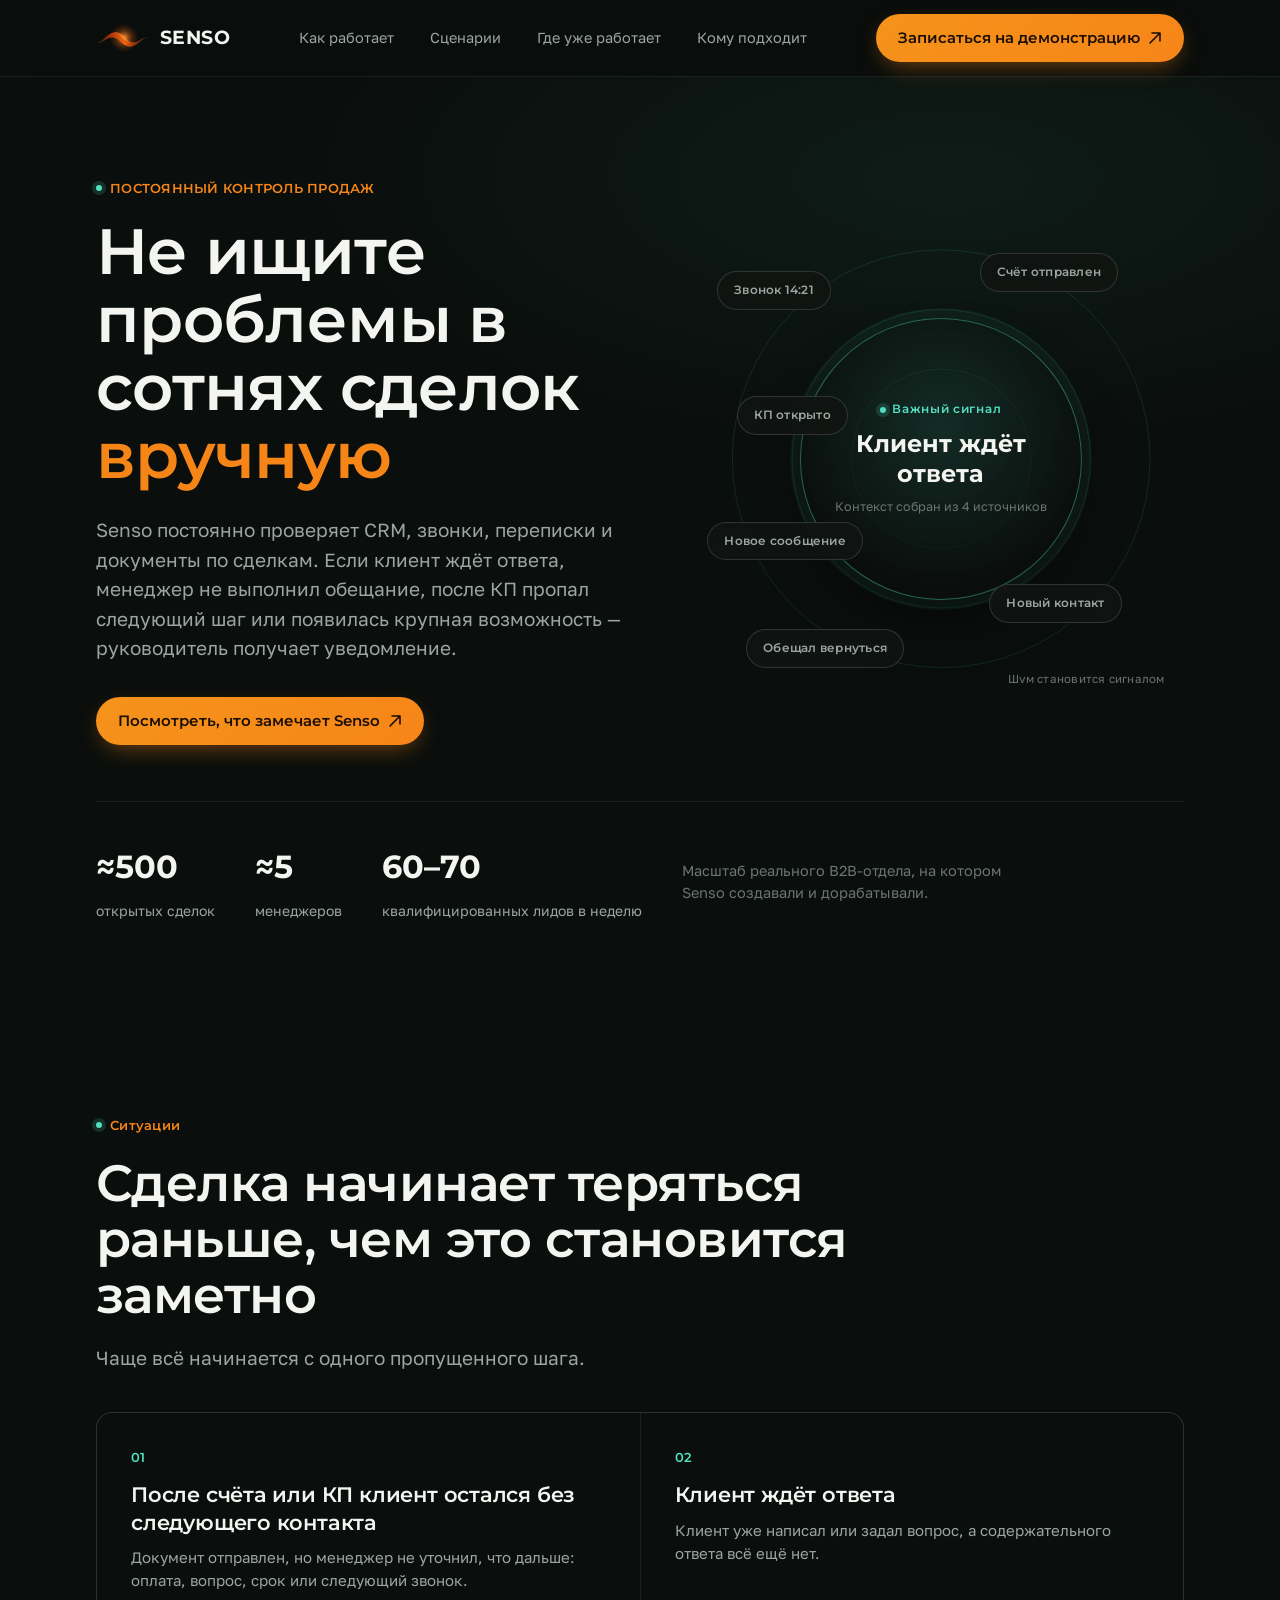
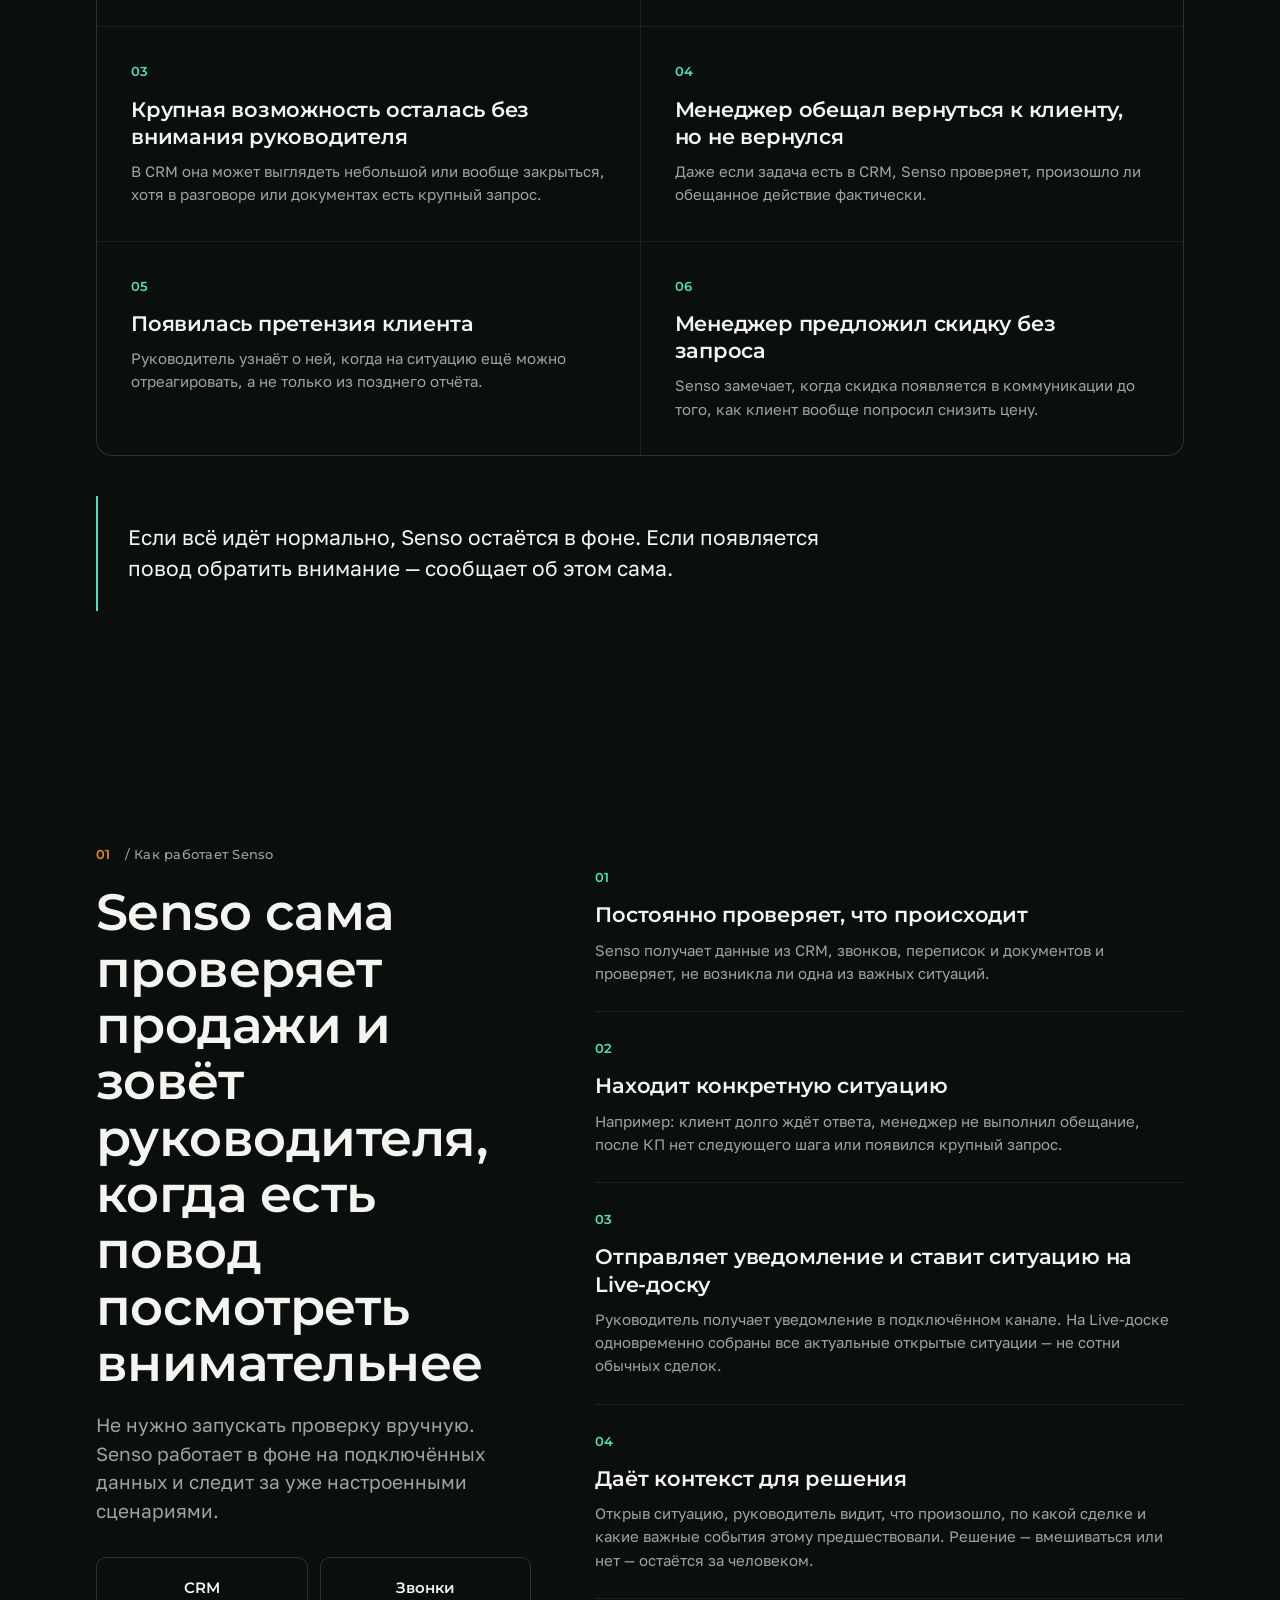
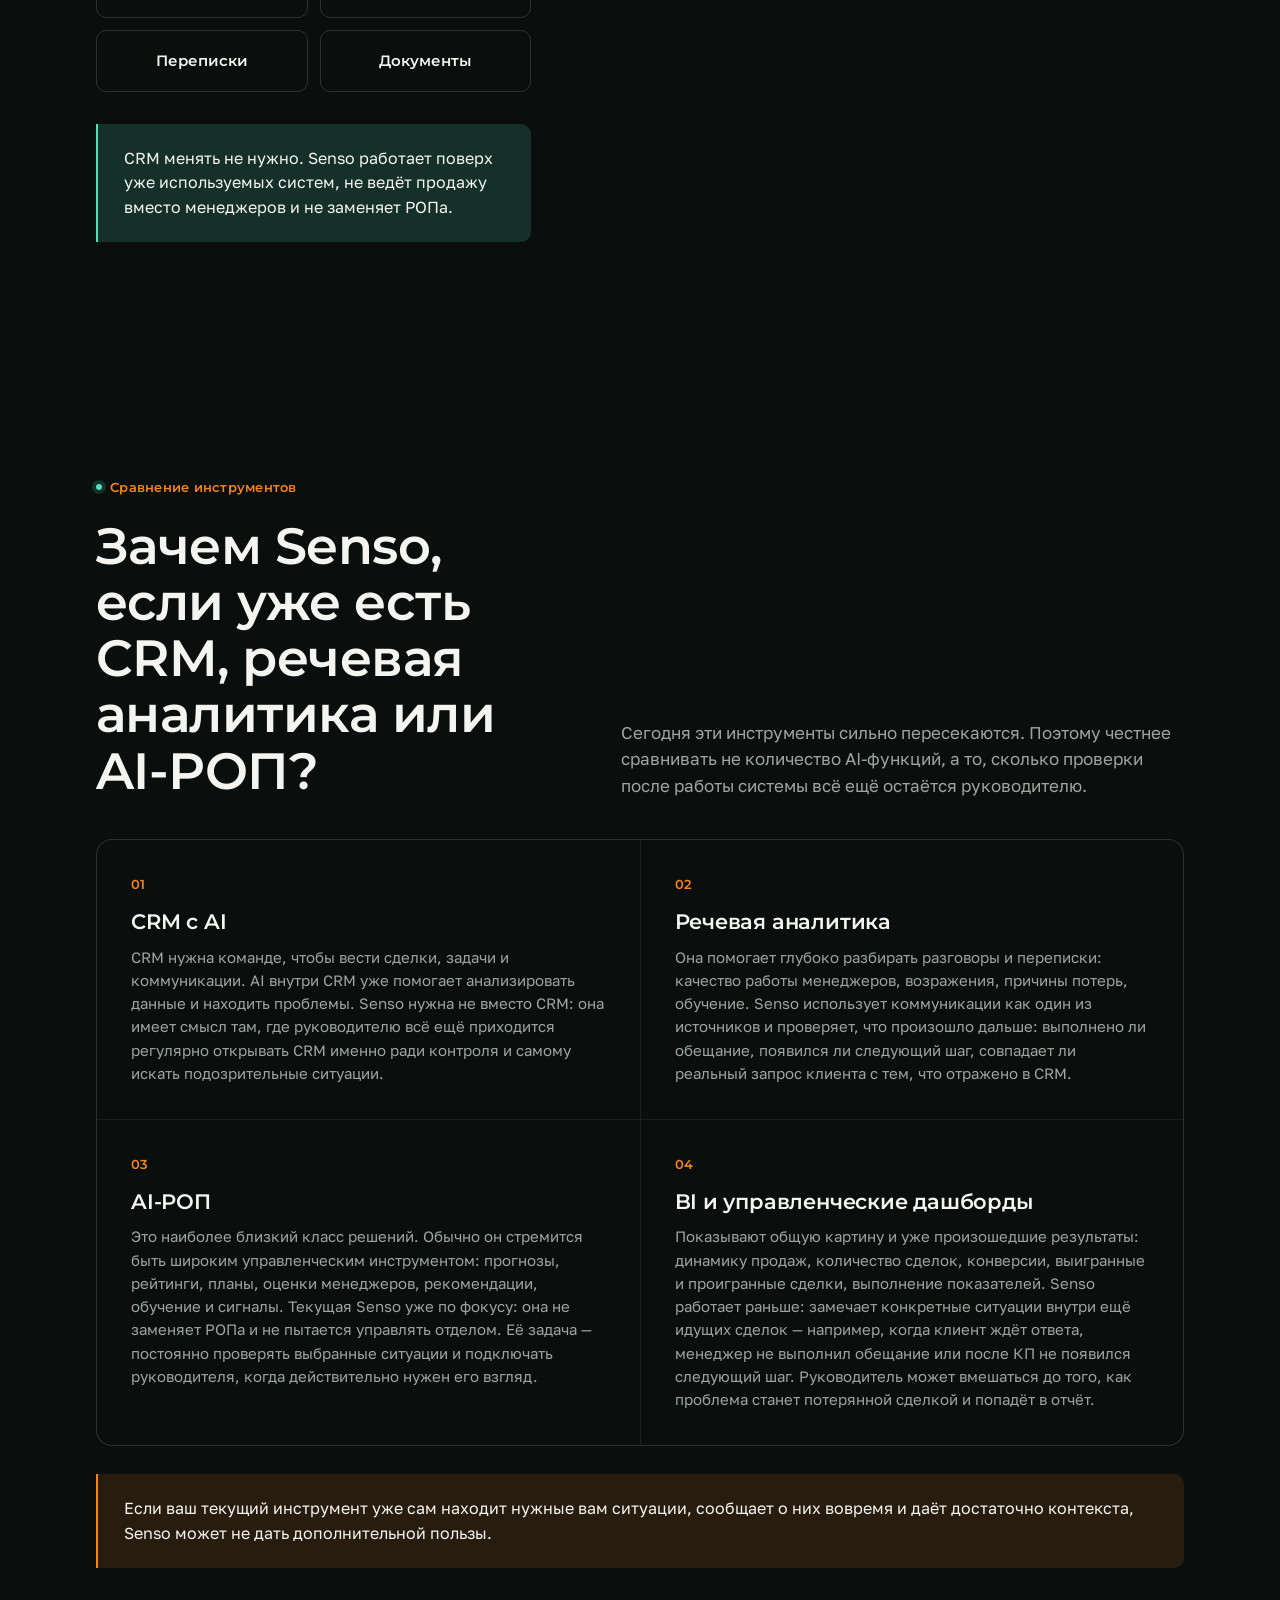
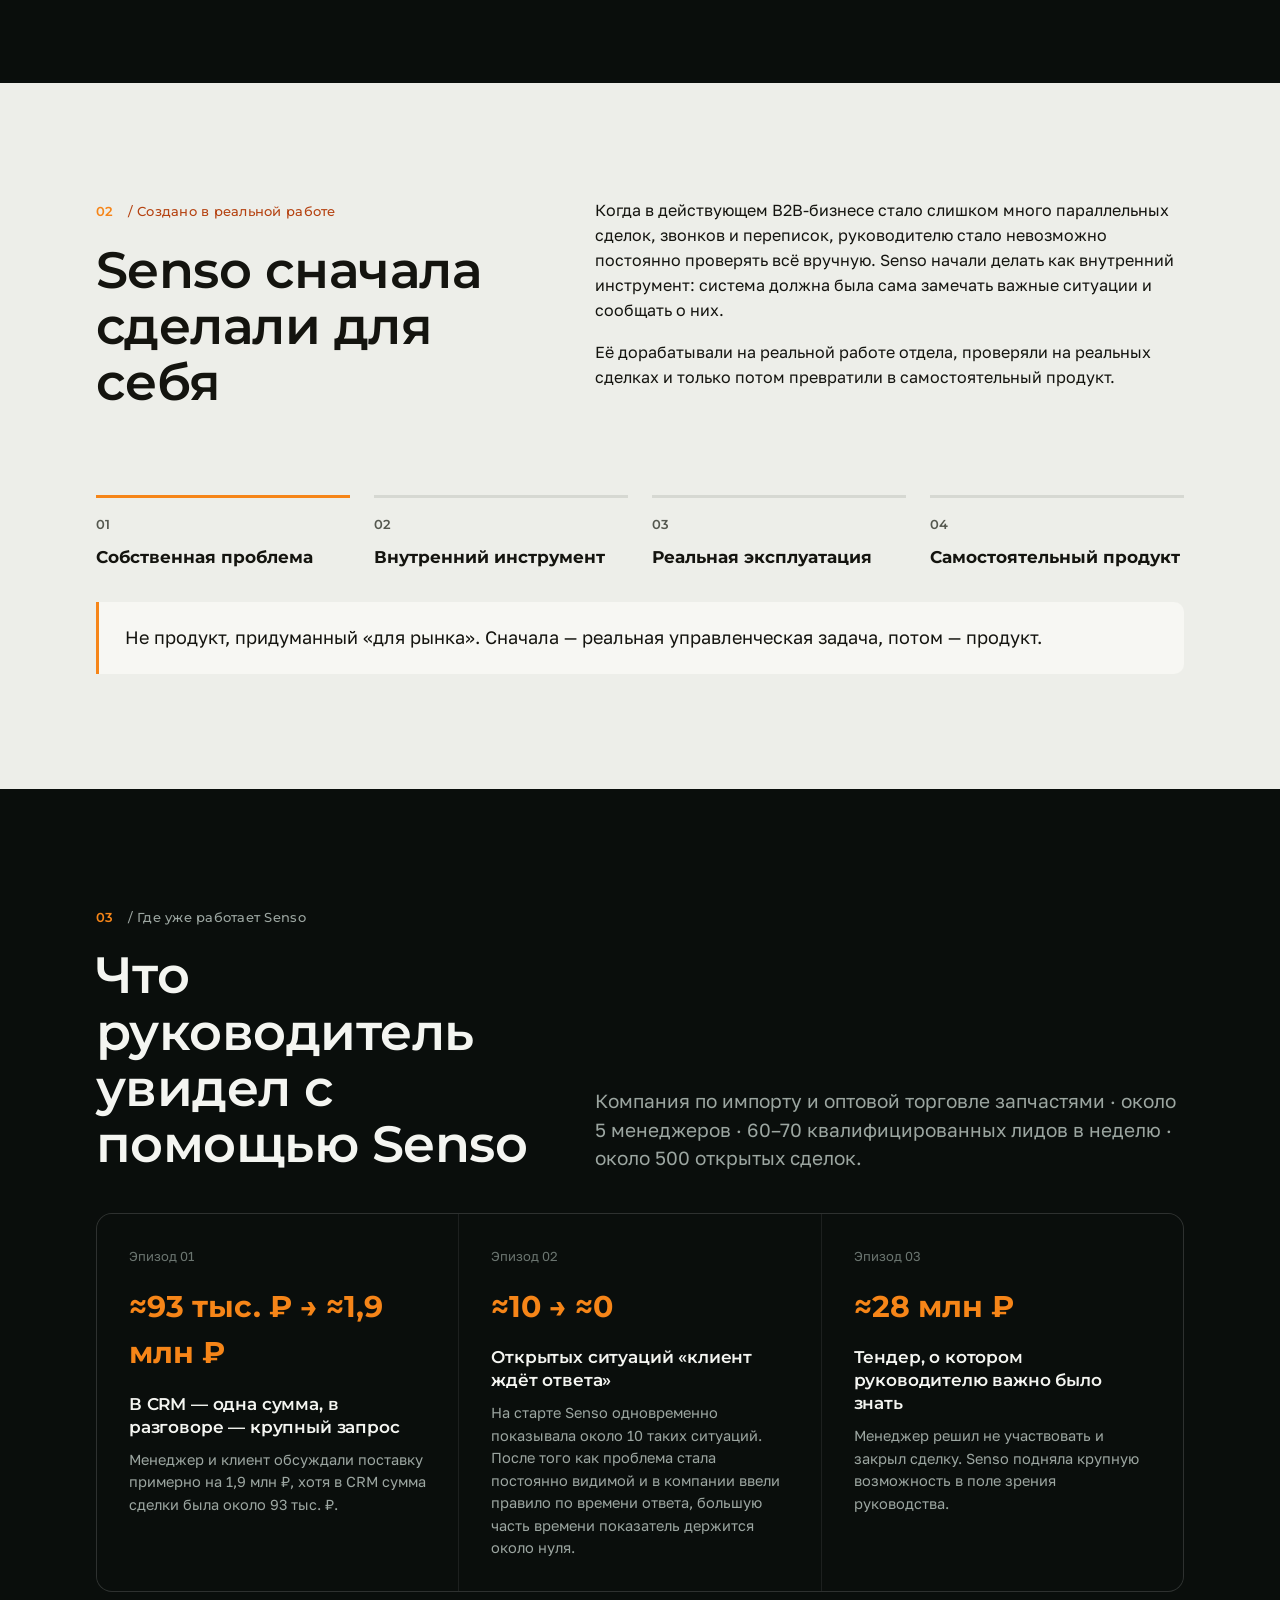
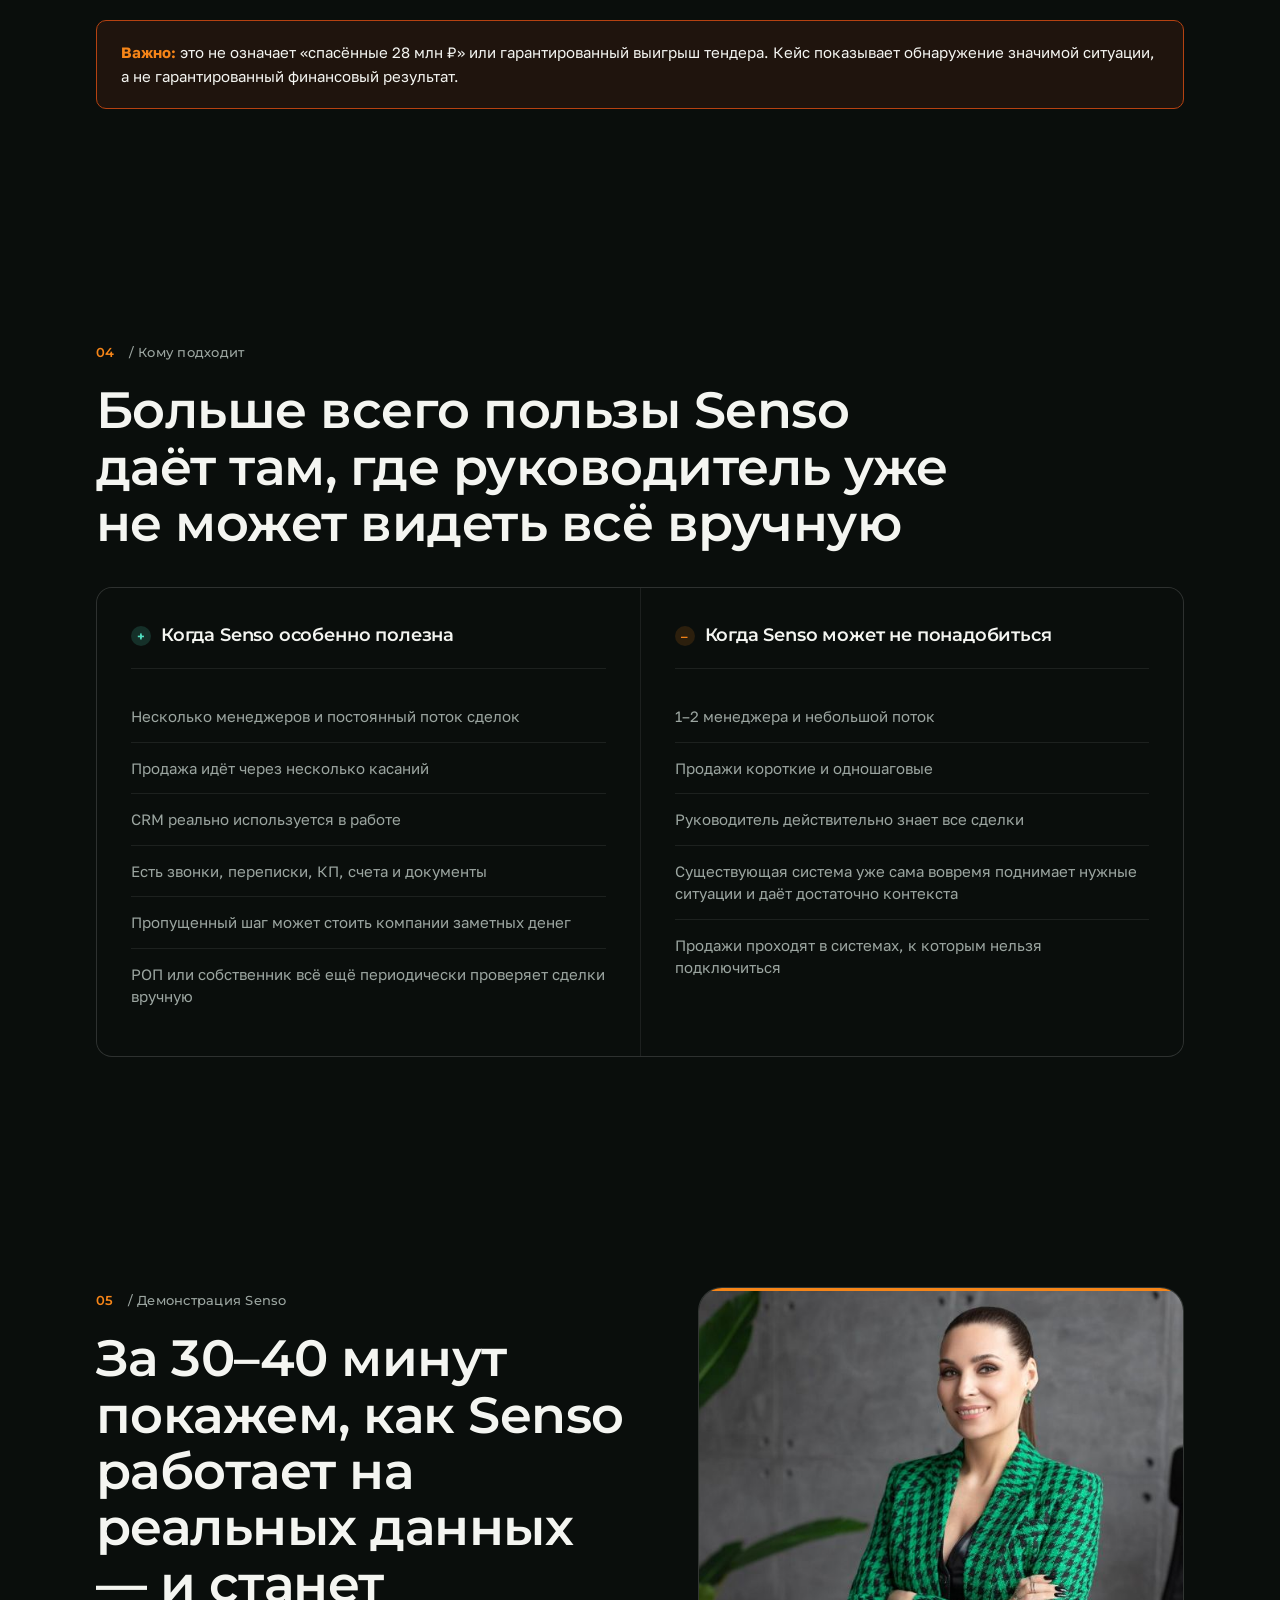
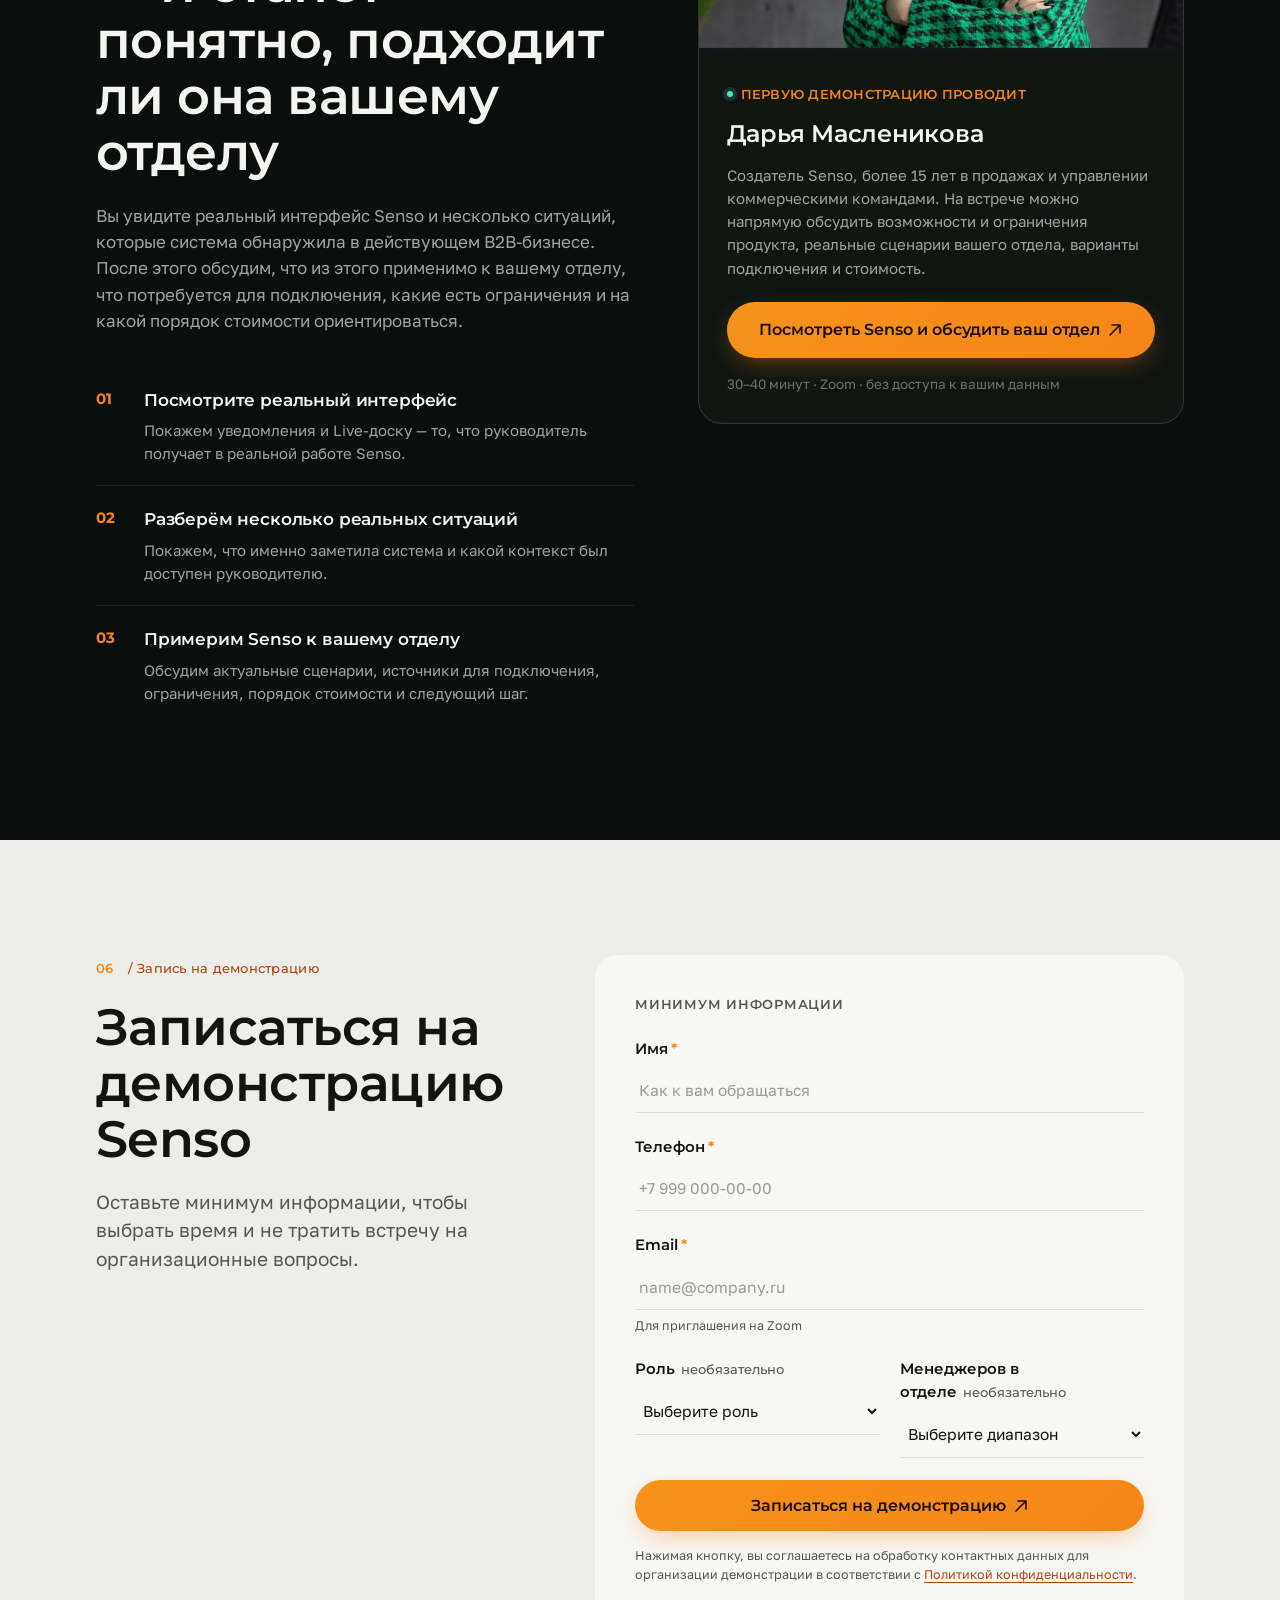
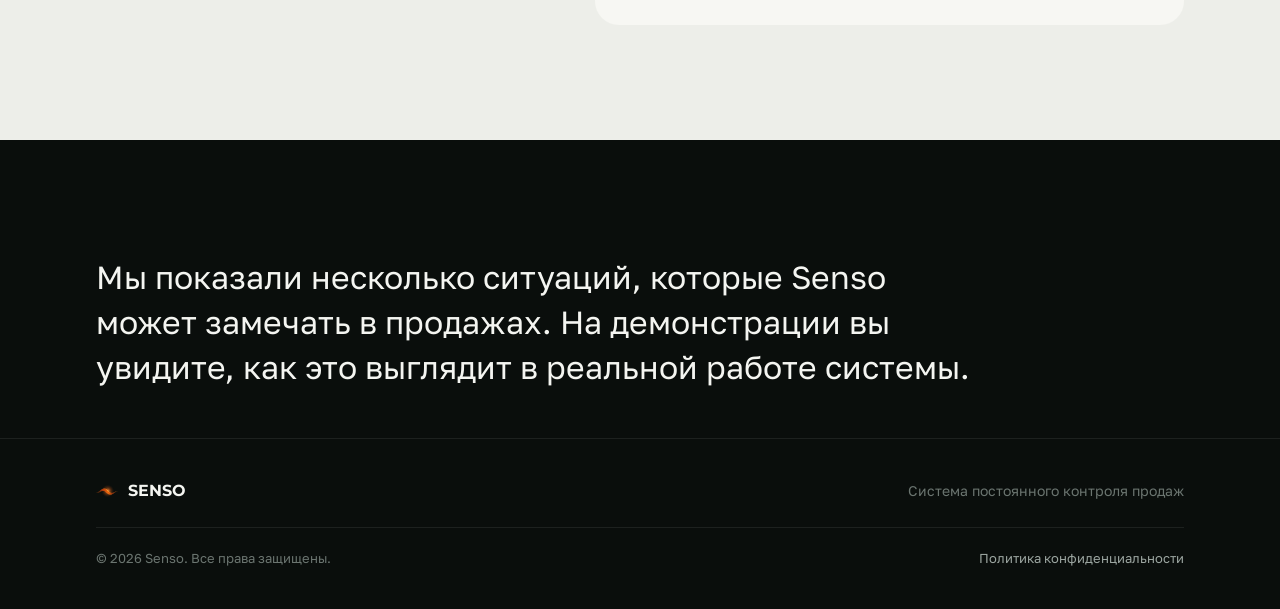
==== index.html @ caf10337 "Add files via upload" ====
<!doctype html>
<html lang="ru">
<head>
<meta charset="utf-8" />
<meta name="viewport" content="width=device-width, initial-scale=1" />
<title>Senso — постоянный контроль продаж</title>
<meta name="description" content="Senso постоянно проверяет CRM, звонки, переписки и документы по сделкам и сообщает руководителю, когда возникает важная ситуация." />
<link rel="canonical" href="https://ai-senso.ru/" />
<meta property="og:title" content="Senso — постоянный контроль продаж" />
<meta property="og:description" content="Senso постоянно проверяет CRM, звонки, переписки и документы по сделкам и сообщает руководителю, когда возникает важная ситуация." />
<meta property="og:type" content="website" />
<meta property="og:url" content="https://ai-senso.ru/" />
<meta name="robots" content="index, follow" />
<link rel="icon" href="/assets/img/favicon.svg" type="image/svg+xml" />
<link rel="icon" href="/assets/img/favicon-96x96.png" sizes="96x96" type="image/png" />
<link rel="apple-touch-icon" href="/assets/img/apple-touch-icon.png" />
<link rel="manifest" href="/assets/img/site.webmanifest" />
<link rel="preconnect" href="https://fonts.googleapis.com" />
<link rel="preconnect" href="https://fonts.gstatic.com" crossorigin />
<link href="https://fonts.googleapis.com/css2?family=Golos+Text:wght@400;500;600;700&family=Montserrat:wght@500;600;700&display=swap" rel="stylesheet" />
<link rel="stylesheet" href="/assets/css/style.css" />
</head>
<body>

<header class="site-header">
  <div class="container">
    <a href="/" class="brand" aria-label="Senso — на главную">
      <img src="/assets/img/logo.svg" alt="" width="30" height="18" />
      <span>SENSO</span>
    </a>
    <nav class="main-nav" aria-label="Основная навигация">
      <a href="#how-it-works">Как работает</a>
      <a href="#situations">Сценарии</a>
      <a href="#case-study">Где уже работает</a>
      <a href="#who-for">Кому подходит</a>
    </nav>
    <a class="btn btn--primary header-cta" href="#booking">Записаться на демонстрацию <svg viewBox="0 0 14 14" fill="none"><path d="M2 12L12 2M12 2H4M12 2V10" stroke="currentColor" stroke-width="1.6" stroke-linecap="round" stroke-linejoin="round"/></svg></a>
    <button class="nav-toggle" data-nav-toggle aria-label="Открыть меню" aria-expanded="false"><span></span></button>
  </div>
</header>
<div class="site-nav-drawer" data-nav-drawer>
  <div class="container">
    <a href="#how-it-works">Как работает</a>
    <a href="#situations">Сценарии</a>
    <a href="#case-study">Где уже работает</a>
    <a href="#who-for">Кому подходит</a>
    <a class="btn btn--primary btn--block" href="#booking">Записаться на демонстрацию <svg viewBox="0 0 14 14" fill="none"><path d="M2 12L12 2M12 2H4M12 2V10" stroke="currentColor" stroke-width="1.6" stroke-linecap="round" stroke-linejoin="round"/></svg></a>
  </div>
</div>

<section class="hero">
  <div class="container hero-grid">
    <div class="hero-copy" data-reveal>
      <span class="eyebrow"><span class="dot"></span>ПОСТОЯННЫЙ КОНТРОЛЬ ПРОДАЖ</span>
      <h1>Не ищите проблемы в сотнях сделок <span class="accent">вручную</span></h1>
      <p>Senso постоянно проверяет CRM, звонки, переписки и документы по сделкам. Если клиент ждёт ответа, менеджер не выполнил обещание, после КП пропал следующий шаг или появилась крупная возможность — руководитель получает уведомление.</p>
      <a class="btn btn--primary" href="#situations">Посмотреть, что замечает Senso <svg viewBox="0 0 14 14" fill="none"><path d="M2 12L12 2M12 2H4M12 2V10" stroke="currentColor" stroke-width="1.6" stroke-linecap="round" stroke-linejoin="round"/></svg></a>
    </div>
    
<div class="hero-scene" data-radar-scene>
  <svg class="radar-rings" viewBox="0 0 600 600" aria-hidden="true">
    <defs>
      <linearGradient id="sweepGradient" x1="0" y1="1" x2="0" y2="0">
        <stop offset="0%" stop-color="#51DFC0" stop-opacity="0" />
        <stop offset="100%" stop-color="#51DFC0" stop-opacity=".9" />
      </linearGradient>
    </defs>
    <circle class="ring ring--1" cx="300" cy="300" r="120" />
    <circle class="ring ring--2" cx="300" cy="300" r="200" />
    <circle class="ring ring--3" cx="300" cy="300" r="280" />
    <line class="sweep" x1="300" y1="300" x2="300" y2="20" />
  </svg>
  <div class="signal-core" data-signal-core>
    <span class="signal-tag">Важный сигнал</span>
    <strong data-signal-text>Клиент ждёт ответа</strong>
    <small data-signal-sub>Контекст собран из 4 источников</small>
  </div>
  <div class="tag tag--1" style="--x:8%; --y:36%;">КП открыто</div>
<div class="tag tag--2" style="--x:4%; --y:8%;">Звонок 14:21</div>
<div class="tag tag--3" style="--x:58%; --y:4%;">Счёт отправлен</div>
<div class="tag tag--4" style="--x:2%; --y:64%;">Новое сообщение</div>
<div class="tag tag--5" style="--x:10%; --y:88%;">Обещал вернуться</div>
<div class="tag tag--6" style="--x:60%; --y:78%;">Новый контакт</div>
  <span class="scene-caption">Шум становится сигналом</span>
</div>
  </div>
  <div class="container">
    <div class="stats-bar" data-reveal>
      <div class="stat"><b>≈500</b><span>открытых сделок</span></div>
<div class="stat"><b>≈5</b><span>менеджеров</span></div>
<div class="stat"><b>60–70</b><span>квалифицированных лидов в неделю</span></div>
      <p class="stats-note">Масштаб реального B2B-отдела, на котором Senso создавали и дорабатывали.</p>
    </div>
  </div>
</section>

<section class="section" id="situations">
  <div class="container">
    <span class="eyebrow"><span class="dot"></span>Ситуации</span>
    <h2 class="section-heading" data-reveal>Сделка начинает теряться раньше, чем это становится заметно</h2>
    <p class="section-sub" data-reveal>Чаще всё начинается с одного пропущенного шага.</p>
    <div class="grid-2" style="margin-top:40px" data-reveal-group><div class="card" data-reveal><span class="num">01</span><h3>После счёта или КП клиент остался без следующего контакта</h3><p>Документ отправлен, но менеджер не уточнил, что дальше: оплата, вопрос, срок или следующий звонок.</p></div>
<div class="card" data-reveal><span class="num">02</span><h3>Клиент ждёт ответа</h3><p>Клиент уже написал или задал вопрос, а содержательного ответа всё ещё нет.</p></div>
<div class="card" data-reveal><span class="num">03</span><h3>Крупная возможность осталась без внимания руководителя</h3><p>В CRM она может выглядеть небольшой или вообще закрыться, хотя в разговоре или документах есть крупный запрос.</p></div>
<div class="card" data-reveal><span class="num">04</span><h3>Менеджер обещал вернуться к клиенту, но не вернулся</h3><p>Даже если задача есть в CRM, Senso проверяет, произошло ли обещанное действие фактически.</p></div>
<div class="card" data-reveal><span class="num">05</span><h3>Появилась претензия клиента</h3><p>Руководитель узнаёт о ней, когда на ситуацию ещё можно отреагировать, а не только из позднего отчёта.</p></div>
<div class="card" data-reveal><span class="num">06</span><h3>Менеджер предложил скидку без запроса</h3><p>Senso замечает, когда скидка появляется в коммуникации до того, как клиент вообще попросил снизить цену.</p></div></div>
    <p class="situations-quote" data-reveal>Если всё идёт нормально, Senso остаётся в фоне. Если появляется повод обратить внимание — сообщает об этом сама.</p>
  </div>
</section>

<section class="section" id="how-it-works">
  <div class="container how-layout">
    <div data-reveal>
      <span class="eyebrow eyebrow--path"><b>01</b> / Как работает Senso</span>
      <h2 class="section-heading">Senso сама проверяет продажи и зовёт руководителя, когда есть повод посмотреть внимательнее</h2>
      <p class="section-sub">Не нужно запускать проверку вручную. Senso работает в фоне на подключённых данных и следит за уже настроенными сценариями.</p>
      <div class="source-chips"><span>CRM</span>
<span>Звонки</span>
<span>Переписки</span>
<span>Документы</span></div>
      <div class="trust-box">CRM менять не нужно. Senso работает поверх уже используемых систем, не ведёт продажу вместо менеджеров и не заменяет РОПа.</div>
    </div>
    <div class="how-steps" data-reveal><div class="card"><span class="num">01</span><h3>Постоянно проверяет, что происходит</h3><p>Senso получает данные из CRM, звонков, переписок и документов и проверяет, не возникла ли одна из важных ситуаций.</p></div>
<div class="card"><span class="num">02</span><h3>Находит конкретную ситуацию</h3><p>Например: клиент долго ждёт ответа, менеджер не выполнил обещание, после КП нет следующего шага или появился крупный запрос.</p></div>
<div class="card"><span class="num">03</span><h3>Отправляет уведомление и ставит ситуацию на Live-доску</h3><p>Руководитель получает уведомление в подключённом канале. На Live-доске одновременно собраны все актуальные открытые ситуации — не сотни обычных сделок.</p></div>
<div class="card"><span class="num">04</span><h3>Даёт контекст для решения</h3><p>Открыв ситуацию, руководитель видит, что произошло, по какой сделке и какие важные события этому предшествовали. Решение — вмешиваться или нет — остаётся за человеком.</p></div></div>
  </div>
</section>

<section class="section">
  <div class="container">
    <div class="compare-header-grid">
      <div data-reveal>
        <span class="eyebrow"><span class="dot"></span>Сравнение инструментов</span>
        <h2 class="section-heading" style="margin-bottom:0">Зачем Senso, если уже есть CRM, речевая аналитика или AI-РОП?</h2>
      </div>
      <p class="compare-intro" data-reveal style="margin-bottom:0">Сегодня эти инструменты сильно пересекаются. Поэтому честнее сравнивать не количество AI-функций, а то, сколько проверки после работы системы всё ещё остаётся руководителю.</p>
    </div>
    <div class="grid-2" data-reveal-group><div class="card" data-reveal><span class="num" style="color:var(--orange)">01</span><h3>CRM с AI</h3><p>CRM нужна команде, чтобы вести сделки, задачи и коммуникации. AI внутри CRM уже помогает анализировать данные и находить проблемы. Senso нужна не вместо CRM: она имеет смысл там, где руководителю всё ещё приходится регулярно открывать CRM именно ради контроля и самому искать подозрительные ситуации.</p></div>
<div class="card" data-reveal><span class="num" style="color:var(--orange)">02</span><h3>Речевая аналитика</h3><p>Она помогает глубоко разбирать разговоры и переписки: качество работы менеджеров, возражения, причины потерь, обучение. Senso использует коммуникации как один из источников и проверяет, что произошло дальше: выполнено ли обещание, появился ли следующий шаг, совпадает ли реальный запрос клиента с тем, что отражено в CRM.</p></div>
<div class="card" data-reveal><span class="num" style="color:var(--orange)">03</span><h3>AI-РОП</h3><p>Это наиболее близкий класс решений. Обычно он стремится быть широким управленческим инструментом: прогнозы, рейтинги, планы, оценки менеджеров, рекомендации, обучение и сигналы. Текущая Senso уже по фокусу: она не заменяет РОПа и не пытается управлять отделом. Её задача — постоянно проверять выбранные ситуации и подключать руководителя, когда действительно нужен его взгляд.</p></div>
<div class="card" data-reveal><span class="num" style="color:var(--orange)">04</span><h3>BI и управленческие дашборды</h3><p>Показывают общую картину и уже произошедшие результаты: динамику продаж, количество сделок, конверсии, выигранные и проигранные сделки, выполнение показателей. Senso работает раньше: замечает конкретные ситуации внутри ещё идущих сделок — например, когда клиент ждёт ответа, менеджер не выполнил обещание или после КП не появился следующий шаг. Руководитель может вмешаться до того, как проблема станет потерянной сделкой и попадёт в отчёт.</p></div></div>
    <div class="trust-box trust-box--orange" style="margin-top:28px" data-reveal>Если ваш текущий инструмент уже сам находит нужные вам ситуации, сообщает о них вовремя и даёт достаточно контекста, Senso может не дать дополнительной пользы.</div>
  </div>
</section>

<section class="section section--light origin-wrap" id="origin">
  <div class="container origin-layout">
    <div data-reveal>
      <span class="eyebrow eyebrow--path"><b>02</b> / Создано в реальной работе</span>
      <h2 class="section-heading">Senso сначала сделали для себя</h2>
    </div>
    <div data-reveal>
      <p>Когда в действующем B2B-бизнесе стало слишком много параллельных сделок, звонков и переписок, руководителю стало невозможно постоянно проверять всё вручную. Senso начали делать как внутренний инструмент: система должна была сама замечать важные ситуации и сообщать о них.</p>
<p>Её дорабатывали на реальной работе отдела, проверяли на реальных сделках и только потом превратили в самостоятельный продукт.</p>
    </div>
  </div>
  <div class="container">
    <ul class="timeline" data-reveal-group><li><span class="t-num">01</span><span class="t-label">Собственная проблема</span></li>
<li><span class="t-num">02</span><span class="t-label">Внутренний инструмент</span></li>
<li><span class="t-num">03</span><span class="t-label">Реальная эксплуатация</span></li>
<li><span class="t-num">04</span><span class="t-label">Самостоятельный продукт</span></li></ul>
    <div class="origin-callout" data-reveal>Не продукт, придуманный «для рынка». Сначала — реальная управленческая задача, потом — продукт.</div>
  </div>
</section>

<section class="section" id="case-study">
  <div class="container">
    <div class="case-header">
      <div data-reveal>
        <span class="eyebrow eyebrow--path"><b>03</b> / Где уже работает Senso</span>
        <h2 class="section-heading" style="margin-bottom:0">Что руководитель увидел с помощью Senso</h2>
      </div>
      <p class="section-sub" data-reveal style="margin-bottom:0">Компания по импорту и оптовой торговле запчастями · около 5 менеджеров · 60–70 квалифицированных лидов в неделю · около 500 открытых сделок.</p>
    </div>
    <div class="episodes" data-reveal-group><div class="episode" data-reveal><span class="ep-label">Эпизод 01</span><div class="ep-figure">≈93 тыс. ₽ → ≈1,9 млн ₽</div><h4>В CRM — одна сумма, в разговоре — крупный запрос</h4><p>Менеджер и клиент обсуждали поставку примерно на 1,9 млн ₽, хотя в CRM сумма сделки была около 93 тыс. ₽.</p></div>
<div class="episode" data-reveal><span class="ep-label">Эпизод 02</span><div class="ep-figure">≈10 → ≈0</div><h4>Открытых ситуаций «клиент ждёт ответа»</h4><p>На старте Senso одновременно показывала около 10 таких ситуаций. После того как проблема стала постоянно видимой и в компании ввели правило по времени ответа, большую часть времени показатель держится около нуля.</p></div>
<div class="episode" data-reveal><span class="ep-label">Эпизод 03</span><div class="ep-figure">≈28 млн ₽</div><h4>Тендер, о котором руководителю важно было знать</h4><p>Менеджер решил не участвовать и закрыл сделку. Senso подняла крупную возможность в поле зрения руководства.</p></div></div>
    <p class="disclaimer" data-reveal><b>Важно:</b> это не означает «спасённые 28 млн ₽» или гарантированный выигрыш тендера. Кейс показывает обнаружение значимой ситуации, а не гарантированный финансовый результат.</p>
  </div>
</section>

<section class="section" id="who-for">
  <div class="container">
    <span class="eyebrow eyebrow--path"><b>04</b> / Кому подходит</span>
    <h2 class="section-heading" data-reveal>Больше всего пользы Senso даёт там, где руководитель уже не может видеть всё вручную</h2>
    <div class="who-grid" style="margin-top:36px" data-reveal>
      <div class="who-col who-col--yes">
        <h3><span class="mark">+</span>Когда Senso особенно полезна</h3>
        <ul><li>Несколько менеджеров и постоянный поток сделок</li>
<li>Продажа идёт через несколько касаний</li>
<li>CRM реально используется в работе</li>
<li>Есть звонки, переписки, КП, счета и документы</li>
<li>Пропущенный шаг может стоить компании заметных денег</li>
<li>РОП или собственник всё ещё периодически проверяет сделки вручную</li></ul>
      </div>
      <div class="who-col who-col--no">
        <h3><span class="mark">–</span>Когда Senso может не понадобиться</h3>
        <ul><li>1–2 менеджера и небольшой поток</li>
<li>Продажи короткие и одношаговые</li>
<li>Руководитель действительно знает все сделки</li>
<li>Существующая система уже сама вовремя поднимает нужные ситуации и даёт достаточно контекста</li>
<li>Продажи проходят в системах, к которым нельзя подключиться</li></ul>
      </div>
    </div>
  </div>
</section>

<section class="section" id="demo">
  <div class="container demo-layout">
    <div class="demo-copy" data-reveal>
      <span class="eyebrow eyebrow--path"><b>05</b> / Демонстрация Senso</span>
      <h2 class="section-heading" style="margin-bottom:0">За 30–40 минут покажем, как Senso работает на реальных данных — и станет понятно, подходит ли она вашему отделу</h2>
      <p class="lead">Вы увидите реальный интерфейс Senso и несколько ситуаций, которые система обнаружила в действующем B2B-бизнесе. После этого обсудим, что из этого применимо к вашему отделу, что потребуется для подключения, какие есть ограничения и на какой порядок стоимости ориентироваться.</p>
      <ul class="demo-steps"><li><span class="d-num">01</span><div><h4>Посмотрите реальный интерфейс</h4><p>Покажем уведомления и Live-доску — то, что руководитель получает в реальной работе Senso.</p></div></li>
<li><span class="d-num">02</span><div><h4>Разберём несколько реальных ситуаций</h4><p>Покажем, что именно заметила система и какой контекст был доступен руководителю.</p></div></li>
<li><span class="d-num">03</span><div><h4>Примерим Senso к вашему отделу</h4><p>Обсудим актуальные сценарии, источники для подключения, ограничения, порядок стоимости и следующий шаг.</p></div></li></ul>
    </div>
    <div class="daria-card" data-reveal>
      <div class="daria-photo">
        <img src="assets/img/daria.jpg" alt="Дарья Масленикова" loading="lazy"
             onerror="this.closest('.daria-photo').style.background='linear-gradient(135deg,#241a10,#0e1c18)'; this.remove();" />
      </div>
      <div class="daria-body">
        <span class="eyebrow" style="margin-bottom:0"><span class="dot"></span>ПЕРВУЮ ДЕМОНСТРАЦИЮ ПРОВОДИТ</span>
        <h3 class="daria-name">Дарья Масленикова</h3>
        <p class="role">Создатель Senso, более 15 лет в продажах и управлении коммерческими командами. На встрече можно напрямую обсудить возможности и ограничения продукта, реальные сценарии вашего отдела, варианты подключения и стоимость.</p>
        <a class="btn btn--primary btn--block" href="#booking">Посмотреть Senso и обсудить ваш отдел <svg viewBox="0 0 14 14" fill="none"><path d="M2 12L12 2M12 2H4M12 2V10" stroke="currentColor" stroke-width="1.6" stroke-linecap="round" stroke-linejoin="round"/></svg></a>
        <p class="daria-micro">30–40 минут · Zoom · без доступа к вашим данным</p>
      </div>
    </div>
  </div>
</section>

<section class="section section--light" id="booking">
  <div class="container form-layout">
    <div data-reveal>
      <span class="eyebrow eyebrow--path"><b>06</b> / Запись на демонстрацию</span>
      <h2 class="section-heading">Записаться на демонстрацию Senso</h2>
      <p class="section-sub">Оставьте минимум информации, чтобы выбрать время и не тратить встречу на организационные вопросы.</p>
    </div>
    <form class="form-panel" data-booking-form data-endpoint="" data-reveal novalidate>
      <p class="panel-label">МИНИМУМ ИНФОРМАЦИИ</p>
      <div class="field">
        <label for="f-name">Имя<span class="req">*</span></label>
        <input id="f-name" name="name" type="text" placeholder="Как к вам обращаться" required />
      </div>
      <div class="field">
        <label for="f-phone">Телефон<span class="req">*</span></label>
        <input id="f-phone" name="phone" type="tel" placeholder="+7 999 000-00-00" required />
      </div>
      <div class="field">
        <label for="f-email">Email<span class="req">*</span></label>
        <input id="f-email" name="email" type="email" placeholder="name@company.ru" required />
        <p class="field-hint">Для приглашения на Zoom</p>
      </div>
      <div class="field field-row">
        <div>
          <label for="f-role">Роль<span class="opt">необязательно</span></label>
          <select id="f-role" name="role">
            <option value="">Выберите роль</option>
            <option>Собственник</option>
            <option>Руководитель отдела продаж</option>
            <option>Коммерческий директор</option>
            <option>Другое</option>
          </select>
        </div>
        <div>
          <label for="f-team">Менеджеров в отделе<span class="opt">необязательно</span></label>
          <select id="f-team" name="team_size">
            <option value="">Выберите диапазон</option>
            <option>1–2</option>
            <option>3–5</option>
            <option>6–15</option>
            <option>15+</option>
          </select>
        </div>
      </div>
      <button class="btn btn--primary btn--block" type="submit">Записаться на демонстрацию <svg viewBox="0 0 14 14" fill="none"><path d="M2 12L12 2M12 2H4M12 2V10" stroke="currentColor" stroke-width="1.6" stroke-linecap="round" stroke-linejoin="round"/></svg></button>
      <p class="form-consent">Нажимая кнопку, вы соглашаетесь на обработку контактных данных для организации демонстрации в соответствии с <a href="/privacy/">Политикой конфиденциальности</a>.</p>
      <p class="form-status" data-form-status></p>
    </form>
  </div>
</section>

<section class="section" style="padding-bottom:48px">
  <div class="container">
    <p class="final-phrase" data-reveal>Мы показали несколько ситуаций, которые Senso может замечать в продажах. На демонстрации вы увидите, как это выглядит в реальной работе системы.</p>
  </div>
</section>

<footer class="site-footer">
  <div class="container">
    <div class="footer-top">
      <div class="footer-brand">
        <img src="/assets/img/logo.svg" alt="" width="22" height="14" />
        <span>SENSO</span>
      </div>
      <span class="footer-tagline">Система постоянного контроля продаж</span>
    </div>
    <div class="footer-legal">
      <span>© 2026 Senso. Все права защищены.</span>
      <span><a href="/privacy/">Политика конфиденциальности</a></span>
    </div>
  </div>
</footer>
<script src="/assets/js/main.js" defer></script>
</body>
</html>
---- assets/css/style.css ----
/* =========================================================
   SENSO — design tokens & base styles
   ========================================================= */

:root {
  /* Brand colors (from official brand pack) */
  --orange: #F68518;
  --orange-2: #F5931B;
  --orange-3: #F6C23C;
  --orange-deep: #B54211;
  --orange-deep-2: #913912;
  --gold-highlight: #FFE08A;

  /* Surface colors (sampled from approved landing) */
  --ink: #0A0E0C;           /* base dark background */
  --ink-soft: #101512;      /* raised dark surface / cards */
  --ink-glow: #0E1C18;      /* radar / hero glow variant */
  --ink-border: rgba(255, 255, 255, 0.08);
  --ink-border-strong: rgba(255, 255, 255, 0.14);

  --paper: #EDEEE9;         /* light section background */
  --paper-card: #F7F7F3;    /* light card / form panel */
  --paper-border: rgba(17, 21, 18, 0.1);

  --text-on-dark: #F4F5F1;
  --text-on-dark-muted: #9CA6A1;
  --text-on-dark-faint: #6B7570;
  --text-on-light: #14140F;
  --text-on-light-muted: #55584F;

  --mint: #51DFC0;
  --mint-dim: rgba(81, 223, 192, 0.16);

  /* Type */
  --font-display: "Montserrat", "Golos Text", system-ui, sans-serif;
  --font-body: "Golos Text", "Montserrat", system-ui, sans-serif;

  /* Layout */
  --container-w: 1216px;
  --gutter: clamp(20px, 5vw, 96px);
  --radius-sm: 10px;
  --radius-md: 16px;
  --radius-lg: 24px;

  --ease-out: cubic-bezier(.16, 1, .3, 1);
}

* { box-sizing: border-box; }
html { scroll-behavior: smooth; overflow-x: hidden; }

body {
  margin: 0;
  background: var(--ink);
  color: var(--text-on-dark);
  font-family: var(--font-body);
  font-size: 16px;
  line-height: 1.55;
  -webkit-font-smoothing: antialiased;
  overflow-x: hidden;
}

img, svg { display: block; max-width: 100%; }

a { color: inherit; text-decoration: none; }

h1, h2, h3, h4 { font-family: var(--font-display); font-weight: 600; margin: 0; letter-spacing: -0.01em; }

p { margin: 0; }

ul { margin: 0; padding: 0; list-style: none; }

button, input, select { font-family: inherit; font-size: inherit; color: inherit; }

.container {
  width: 100%;
  max-width: var(--container-w);
  margin: 0 auto;
  padding: 0 var(--gutter);
}

.visually-hidden {
  position: absolute; width: 1px; height: 1px; overflow: hidden;
  clip: rect(0 0 0 0); white-space: nowrap;
}

/* -------------------- Sections -------------------- */

.section {
  position: relative;
  padding: clamp(64px, 9vw, 128px) 0;
}

.section--light {
  background: var(--paper);
  color: var(--text-on-light);
}

.section--light .eyebrow { color: var(--orange-deep); }
.section--light .muted { color: var(--text-on-light-muted); }

.eyebrow {
  display: inline-flex;
  align-items: center;
  gap: 8px;
  font-family: var(--font-display);
  font-weight: 600;
  font-size: 13px;
  letter-spacing: 0.02em;
  color: var(--orange);
  text-transform: none;
  margin-bottom: 20px;
}

.eyebrow .dot {
  width: 6px; height: 6px; border-radius: 50%;
  background: var(--mint);
  box-shadow: 0 0 0 4px var(--mint-dim);
}

.eyebrow--path { color: var(--text-on-dark-muted); font-weight: 500; }
.eyebrow--path b { color: var(--orange); font-weight: 600; margin-right: 6px; }

.section-heading {
  font-size: clamp(32px, 4vw, 52px);
  line-height: 1.1;
  max-width: 880px;
  margin-bottom: 20px;
}

.section-sub {
  font-size: clamp(16px, 1.6vw, 19px);
  color: var(--text-on-dark-muted);
  max-width: 640px;
  line-height: 1.5;
}

.section--light .section-sub { color: var(--text-on-light-muted); }

.muted { color: var(--text-on-dark-muted); }

/* -------------------- Header -------------------- */

.site-header {
  position: sticky;
  top: 0;
  z-index: 100;
  background: rgba(10, 14, 12, 0.82);
  backdrop-filter: blur(14px);
  -webkit-backdrop-filter: blur(14px);
  border-bottom: 1px solid var(--ink-border);
}

.site-header .container {
  display: flex;
  align-items: center;
  justify-content: space-between;
  height: 76px;
}

.brand {
  display: flex;
  align-items: center;
  gap: 12px;
}

.brand img { height: 30px; width: auto; }

.brand span {
  font-family: var(--font-display);
  font-weight: 700;
  font-size: 19px;
  letter-spacing: 0.02em;
  color: var(--text-on-dark);
}

.main-nav {
  display: flex;
  align-items: center;
  gap: 36px;
}

.main-nav a {
  font-size: 14.5px;
  color: var(--text-on-dark-muted);
  transition: color .2s var(--ease-out);
  white-space: nowrap;
}

.main-nav a:hover { color: var(--text-on-dark); }

.header-cta {
  display: inline-flex;
}

.btn {
  display: inline-flex;
  align-items: center;
  justify-content: center;
  flex-wrap: nowrap;
  gap: 8px;
  font-family: var(--font-display);
  font-weight: 600;
  font-size: 14.5px;
  white-space: nowrap;
  padding: 13px 22px;
  border-radius: 999px;
  border: none;
  cursor: pointer;
  transition: transform .25s var(--ease-out), box-shadow .25s var(--ease-out), background .25s var(--ease-out);
  white-space: nowrap;
}

.btn svg { width: 14px; height: 14px; transition: transform .25s var(--ease-out); }
.btn:hover svg { transform: translate(2px, -2px); }

.btn--ghost {
  background: transparent;
  color: var(--text-on-dark);
  border-bottom: 1px solid var(--orange);
  border-radius: 0;
  padding: 6px 2px;
}

.btn--primary {
  background: linear-gradient(135deg, var(--orange-2), var(--orange));
  color: #1A0D02;
  box-shadow: 0 8px 24px -8px rgba(246, 133, 24, 0.55);
}

.btn--primary:hover {
  transform: translateY(-2px);
  box-shadow: 0 14px 30px -10px rgba(246, 133, 24, 0.7);
}

.btn--block { width: 100%; justify-content: center; padding: 16px 22px; font-size: 15.5px; }

.nav-toggle {
  display: none;
  width: 40px; height: 40px;
  align-items: center; justify-content: center;
  background: transparent; border: 1px solid var(--ink-border-strong);
  border-radius: 10px; cursor: pointer;
}

.nav-toggle span, .nav-toggle span::before, .nav-toggle span::after {
  content: ""; display: block; width: 18px; height: 2px; background: var(--text-on-dark);
  position: relative; transition: all .25s var(--ease-out);
}

.nav-toggle span::before { position: absolute; top: -6px; }
.nav-toggle span::after { position: absolute; top: 6px; }

.site-nav-drawer { display: none; }

/* -------------------- Hero -------------------- */

.hero {
  position: relative;
  padding: clamp(56px, 8vw, 96px) 0 clamp(48px, 6vw, 72px);
  overflow: hidden;
}

.hero::before {
  content: "";
  position: absolute;
  inset: -10% -10% auto -10%;
  height: 640px;
  background: radial-gradient(60% 60% at 70% 30%, var(--ink-glow) 0%, transparent 70%);
  pointer-events: none;
}

.hero-grid {
  position: relative;
  display: grid;
  grid-template-columns: minmax(0, 1.05fr) minmax(0, 0.95fr);
  gap: clamp(32px, 5vw, 64px);
  align-items: center;
}

.hero-copy h1 {
  font-size: clamp(38px, 5.6vw, 64px);
  line-height: 1.06;
  margin-bottom: 26px;
}

.hero-copy h1 .accent { color: var(--orange); }

.hero-copy p {
  font-size: clamp(16.5px, 1.6vw, 19px);
  color: var(--text-on-dark-muted);
  max-width: 560px;
  margin-bottom: 34px;
}

.hero-scene {
  position: relative;
  aspect-ratio: 1 / 0.92;
  min-height: 380px;
  overflow: hidden;
  border-radius: var(--radius-lg);
}

/* -------------------- Radar scene -------------------- */

.radar-rings {
  position: absolute;
  inset: 0;
  width: 100%;
  height: 100%;
}

.radar-rings .ring {
  fill: none;
  stroke: rgba(81, 223, 192, 0.16);
  stroke-width: 1;
}

.radar-rings .ring--1 { animation: pulse-ring 4.2s ease-out infinite; }
.radar-rings .ring--2 { animation: pulse-ring 4.2s ease-out infinite; animation-delay: .5s; }
.radar-rings .ring--3 { animation: pulse-ring 4.2s ease-out infinite; animation-delay: 1s; }

@keyframes pulse-ring {
  0% { stroke: rgba(81, 223, 192, 0.32); }
  50% { stroke: rgba(81, 223, 192, 0.08); }
  100% { stroke: rgba(81, 223, 192, 0.32); }
}

.radar-rings .sweep {
  stroke: url(#sweepGradient);
  stroke-width: 2;
  transform-origin: 300px 300px;
  animation: sweep-rotate 7s linear infinite;
}

@keyframes sweep-rotate {
  from { transform: rotate(0deg); }
  to { transform: rotate(360deg); }
}

.signal-core {
  position: absolute;
  top: 50%; left: 50%;
  transform: translate(-50%, -50%);
  width: min(58%, 300px);
  aspect-ratio: 1;
  border-radius: 50%;
  background: radial-gradient(circle at 50% 40%, rgba(81, 223, 192, 0.14), rgba(10, 14, 12, 0.94) 72%);
  border: 1px solid rgba(81, 223, 192, 0.4);
  box-shadow: 0 0 0 10px rgba(81, 223, 192, 0.05), 0 30px 60px -20px rgba(0,0,0,.6);
  display: flex;
  flex-direction: column;
  align-items: center;
  justify-content: center;
  text-align: center;
  padding: 20px;
  animation: core-breathe 5s ease-in-out infinite;
}

@keyframes core-breathe {
  0%, 100% { box-shadow: 0 0 0 10px rgba(81, 223, 192, 0.05), 0 30px 60px -20px rgba(0,0,0,.6); }
  50% { box-shadow: 0 0 0 16px rgba(81, 223, 192, 0.09), 0 30px 60px -20px rgba(0,0,0,.6); }
}

.signal-core .signal-tag {
  font-family: var(--font-display); font-weight: 600; font-size: 11.5px;
  letter-spacing: 0.06em; color: var(--mint); margin-bottom: 10px;
  display: inline-flex; align-items: center; gap: 6px;
}
.signal-core .signal-tag::before {
  content: ""; width: 6px; height: 6px; border-radius: 50%; background: var(--mint);
  box-shadow: 0 0 0 4px var(--mint-dim);
}

.signal-core strong {
  font-family: var(--font-display); font-weight: 700; font-size: clamp(19px, 2vw, 24px);
  line-height: 1.25; display: block; margin-bottom: 8px; min-height: 2.5em;
  transition: opacity .3s var(--ease-out);
}
.signal-core small { color: var(--text-on-dark-faint); font-size: 12.5px; transition: opacity .3s var(--ease-out); }
.signal-core.is-swapping strong, .signal-core.is-swapping small { opacity: 0; }

.tag {
  position: absolute;
  left: var(--x); top: var(--y);
  background: rgba(16, 21, 18, 0.9);
  border: 1px solid var(--ink-border-strong);
  border-radius: 999px;
  padding: 9px 16px;
  font-family: var(--font-display);
  font-weight: 600;
  font-size: 12px;
  letter-spacing: 0.02em;
  color: var(--text-on-dark-muted);
  white-space: nowrap;
  backdrop-filter: blur(6px);
  opacity: 0;
  transform: translateY(10px) scale(.94);
  transition: opacity .6s var(--ease-out), transform .6s var(--ease-out);
  animation: tag-float 6s ease-in-out infinite;
}

.hero-scene.is-active .tag { opacity: 1; transform: none; }
.tag--1 { transition-delay: .1s; animation-delay: 0s; }
.tag--2 { transition-delay: .22s; animation-delay: .8s; }
.tag--3 { transition-delay: .34s; animation-delay: 1.6s; }
.tag--4 { transition-delay: .46s; animation-delay: 2.4s; }
.tag--5 { transition-delay: .58s; animation-delay: 3.2s; }
.tag--6 { transition-delay: .7s; animation-delay: 4s; }

@keyframes tag-float {
  0%, 100% { margin-top: 0; }
  50% { margin-top: -8px; }
}

.scene-caption {
  position: absolute;
  right: 4%;
  bottom: -6px;
  font-size: 11.5px;
  color: var(--text-on-dark-faint);
  letter-spacing: 0.02em;
  opacity: 0;
  transition: opacity .6s var(--ease-out) .9s;
}
.hero-scene.is-active .scene-caption { opacity: 1; }

@media (max-width: 1080px) {
  .signal-core { width: min(64%, 260px); }
  .tag { font-size: 11px; padding: 7px 13px; }
}

@media (max-width: 600px) {
  .hero-scene { min-height: 300px; transform: scale(.86); margin: 0 -20px; }
  .tag--4, .tag--6 { display: none; }
}

/* -------------------- Stats bar -------------------- */

.stats-bar {
  border-top: 1px solid var(--ink-border);
  margin-top: clamp(36px, 5vw, 56px);
  padding-top: clamp(28px, 4vw, 40px);
  display: grid;
  grid-template-columns: repeat(3, auto) 1fr;
  gap: clamp(20px, 4vw, 40px);
  align-items: start;
}

.stat b {
  display: block;
  font-family: var(--font-display);
  font-weight: 700;
  font-size: clamp(26px, 2.6vw, 32px);
  margin-bottom: 6px;
}

.stat span { font-size: 14px; color: var(--text-on-dark-muted); }

.stats-bar .stats-note {
  font-size: 14.5px;
  color: var(--text-on-dark-faint);
  align-self: center;
  max-width: 320px;
}

/* -------------------- Cards / grids -------------------- */

.grid-2 { display: grid; grid-template-columns: 1fr 1fr; gap: 1px; background: var(--ink-border); border: 1px solid var(--ink-border); border-radius: var(--radius-md); overflow: hidden; }

.card {
  background: var(--ink);
  padding: clamp(24px, 3vw, 34px);
}

.card .num {
  font-family: var(--font-display);
  font-weight: 600;
  font-size: 13px;
  color: var(--mint);
  display: block;
  margin-bottom: 14px;
}

.card h3 { font-size: 21px; line-height: 1.3; margin-bottom: 10px; }
.card p { color: var(--text-on-dark-muted); font-size: 15px; line-height: 1.55; }

/* -------------------- Situations block -------------------- */

.situations-quote {
  margin-top: 40px;
  padding: 26px 30px;
  border-left: 2px solid var(--mint);
  font-size: clamp(17px, 1.8vw, 21px);
  color: var(--text-on-dark);
  max-width: 780px;
  line-height: 1.5;
}

/* -------------------- How it works -------------------- */

.how-layout {
  display: grid;
  grid-template-columns: minmax(0, 0.85fr) minmax(0, 1.15fr);
  gap: clamp(32px, 5vw, 64px);
  align-items: start;
}

.how-steps .card { border-top: 1px solid var(--ink-border); padding: 26px 0; background: transparent; }
.how-steps .card:first-child { border-top: none; }
.how-steps { border-bottom: 1px solid var(--ink-border); }

.source-chips {
  display: grid;
  grid-template-columns: 1fr 1fr;
  gap: 12px;
  margin: 32px 0;
}

.source-chips span {
  display: block;
  text-align: center;
  padding: 18px;
  border: 1px solid var(--ink-border-strong);
  border-radius: var(--radius-sm);
  font-family: var(--font-display);
  font-weight: 600;
  font-size: 15px;
}

.trust-box {
  background: var(--mint-dim);
  border-left: 2px solid var(--mint);
  border-radius: 0 var(--radius-sm) var(--radius-sm) 0;
  padding: 22px 26px;
  font-size: 16px;
  line-height: 1.55;
}

.trust-box--orange {
  background: rgba(246, 133, 24, 0.12);
  border-left-color: var(--orange);
}

/* -------------------- Comparison -------------------- */

.compare-intro { margin-bottom: 40px; max-width: 620px; color: var(--text-on-dark-muted); font-size: 17px; }
.compare-header-grid { display: grid; grid-template-columns: minmax(0,0.9fr) minmax(0,1.1fr); gap: clamp(32px, 5vw, 64px); align-items: end; margin-bottom: 40px; }

/* -------------------- Origin story (light) -------------------- */

.origin-wrap { position: relative; }

.origin-wave {
  position: absolute; top: -40px; left: 0; right: 0; opacity: 0.55;
  pointer-events: none;
}

.origin-layout { display: grid; grid-template-columns: minmax(0, 0.85fr) minmax(0, 1.15fr); gap: clamp(32px, 5vw, 64px); align-items: start; }
.origin-layout p + p { margin-top: 18px; }

.timeline {
  margin-top: clamp(40px, 5vw, 64px);
  display: grid;
  grid-template-columns: repeat(4, 1fr);
  gap: 24px;
}

.timeline li { border-top: 3px solid var(--orange); padding-top: 16px; }
.timeline .t-num { display: block; font-size: 13px; color: var(--text-on-light-muted); margin-bottom: 10px; font-family: var(--font-display); font-weight: 600; }
.timeline .t-label { font-family: var(--font-display); font-weight: 700; font-size: 17px; }
.timeline li:not(:first-child) { border-top-color: var(--paper-border); position: relative; }
.timeline li:not(:first-child)::before {
  content: ""; position: absolute; top: -3px; left: 0; height: 3px; width: 0; background: var(--orange);
}

.origin-callout {
  margin-top: 32px;
  background: var(--paper-card);
  border-left: 3px solid var(--orange);
  padding: 22px 26px;
  font-size: 18px;
  border-radius: 0 var(--radius-sm) var(--radius-sm) 0;
}

/* -------------------- Case study -------------------- */

.case-header { display: grid; grid-template-columns: minmax(0, 0.85fr) minmax(0, 1.15fr); gap: clamp(24px, 5vw, 64px); align-items: end; margin-bottom: 40px; }

.episodes { display: grid; grid-template-columns: repeat(3, 1fr); gap: 1px; background: var(--ink-border); border: 1px solid var(--ink-border); border-radius: var(--radius-md); overflow: hidden; margin-bottom: 28px; }
.episode { background: var(--ink); padding: clamp(24px, 2.6vw, 32px); }
.episode .ep-label { font-size: 13px; color: var(--text-on-dark-faint); display: block; margin-bottom: 18px; }
.episode .ep-figure { font-family: var(--font-display); font-weight: 700; font-size: clamp(24px, 2.4vw, 30px); color: var(--orange); margin-bottom: 16px; display: flex; align-items: center; gap: 10px; flex-wrap: wrap; }
.episode .ep-figure svg { width: 22px; height: 22px; opacity: .8; }
.episode h4 { font-size: 17px; margin-bottom: 10px; line-height: 1.35; }
.episode p { color: var(--text-on-dark-muted); font-size: 14.5px; line-height: 1.55; }

.disclaimer {
  border: 1px solid var(--orange-deep);
  background: rgba(181, 66, 17, 0.12);
  border-radius: var(--radius-sm);
  padding: 20px 24px;
  font-size: 15px;
  line-height: 1.55;
  color: var(--text-on-dark);
}
.disclaimer b { color: var(--orange); }

/* -------------------- Who for -------------------- */

.who-grid { display: grid; grid-template-columns: 1fr 1fr; gap: 1px; background: var(--ink-border); border: 1px solid var(--ink-border); border-radius: var(--radius-md); overflow: hidden; }
.who-col { background: var(--ink); padding: clamp(24px, 3vw, 34px); }
.who-col h3 { display: flex; align-items: center; gap: 10px; font-size: 18px; margin-bottom: 22px; padding-bottom: 18px; border-bottom: 1px solid var(--ink-border); }
.who-col h3 .mark { width: 20px; height: 20px; border-radius: 50%; display: inline-flex; align-items: center; justify-content: center; font-size: 13px; font-weight: 700; }
.who-col--yes h3 .mark { background: var(--mint-dim); color: var(--mint); }
.who-col--no h3 .mark { background: rgba(246, 133, 24, 0.14); color: var(--orange); }
.who-col li { padding: 14px 0; border-top: 1px solid var(--ink-border); font-size: 15px; color: var(--text-on-dark-muted); line-height: 1.5; }
.who-col li:first-of-type { border-top: none; }

/* -------------------- Demo block -------------------- */

.demo-layout { display: grid; grid-template-columns: minmax(0, 1.05fr) minmax(0, 0.95fr); gap: clamp(32px, 5vw, 64px); align-items: start; }
.demo-copy p.lead { color: var(--text-on-dark-muted); font-size: 17px; margin: 22px 0 32px; max-width: 560px; }
.demo-steps li { display: flex; gap: 20px; padding: 20px 0; border-top: 1px solid var(--ink-border); }
.demo-steps li:first-child { border-top: none; }
.demo-steps .d-num { font-family: var(--font-display); font-weight: 700; color: var(--orange); font-size: 15px; flex: none; width: 28px; }
.demo-steps h4 { font-size: 17px; margin-bottom: 6px; }
.demo-steps p { color: var(--text-on-dark-muted); font-size: 15px; }

.daria-card {
  background: var(--ink-soft);
  border: 1px solid var(--ink-border-strong);
  border-radius: var(--radius-lg);
  overflow: hidden;
  position: sticky;
  top: 100px;
}

.daria-photo { position: relative; aspect-ratio: 4 / 3; overflow: hidden; border-top: 3px solid var(--orange); }
.daria-photo img { width: 100%; height: 100%; object-fit: cover; }

.daria-body { padding: clamp(22px, 3vw, 28px); }
.daria-name { font-size: 24px; margin: 10px 0 12px; }
.daria-body p.role { color: var(--text-on-dark-muted); font-size: 15px; line-height: 1.55; margin-bottom: 22px; }
.daria-micro { margin-top: 16px; font-size: 13.5px; color: var(--text-on-dark-faint); }

/* -------------------- Form -------------------- */

.form-layout { display: grid; grid-template-columns: minmax(0, 0.85fr) minmax(0, 1.15fr); gap: clamp(32px, 5vw, 64px); align-items: start; }

.form-panel {
  background: var(--paper-card);
  border-radius: var(--radius-lg);
  padding: clamp(28px, 3.4vw, 40px);
  color: var(--text-on-light);
}

.form-panel .panel-label {
  font-family: var(--font-display); font-weight: 600; font-size: 12.5px; letter-spacing: 0.06em;
  color: var(--text-on-light-muted); margin-bottom: 22px;
}

.field { margin-bottom: 22px; }
.field label { display: block; font-family: var(--font-display); font-weight: 600; font-size: 15px; margin-bottom: 8px; }
.field label .req { color: var(--orange); margin-left: 3px; }
.field label .opt { font-weight: 500; color: var(--text-on-light-muted); font-size: 13px; margin-left: 6px; }
.field input, .field select {
  width: 100%; padding: 13px 4px; border: none; border-bottom: 1px solid var(--paper-border);
  background: transparent; font-size: 15.5px; color: var(--text-on-light); outline: none;
  transition: border-color .2s var(--ease-out);
}
.field input::placeholder { color: #9A9C93; }
.field input:focus, .field select:focus { border-color: var(--orange); }
.field-hint { font-size: 12.5px; color: var(--text-on-light-muted); margin-top: 6px; }
.field-row { display: grid; grid-template-columns: 1fr 1fr; gap: 20px; }

.form-consent { font-size: 12.5px; color: var(--text-on-light-muted); margin-top: 16px; line-height: 1.5; }
.form-consent a { color: var(--orange-deep); border-bottom: 1px solid currentColor; }

.form-status { margin-top: 16px; font-size: 14.5px; display: none; padding: 12px 16px; border-radius: var(--radius-sm); }
.form-status.is-success { display: block; background: rgba(81, 223, 192, 0.18); color: #0F6B54; }
.form-status.is-error { display: block; background: rgba(246, 133, 24, 0.16); color: var(--orange-deep); }

/* -------------------- Final phrase + footer -------------------- */

.final-phrase {
  font-size: clamp(22px, 2.6vw, 32px);
  line-height: 1.4;
  max-width: 880px;
}

.site-footer { border-top: 1px solid var(--ink-border); padding: 40px 0; }
.footer-top { display: flex; align-items: center; justify-content: space-between; flex-wrap: wrap; gap: 16px; margin-bottom: 24px; }
.footer-brand { display: flex; align-items: center; gap: 10px; }
.footer-brand img { height: 22px; }
.footer-brand span { font-family: var(--font-display); font-weight: 700; font-size: 16px; }
.footer-tagline { color: var(--text-on-dark-faint); font-size: 14px; }
.footer-legal { border-top: 1px solid var(--ink-border); padding-top: 20px; display: flex; flex-wrap: wrap; gap: 8px 24px; justify-content: space-between; color: var(--text-on-dark-faint); font-size: 13px; line-height: 1.6; }
.footer-legal a { color: var(--text-on-dark-muted); }
.footer-legal a:hover { color: var(--text-on-dark); }

/* -------------------- Scroll reveal -------------------- */

[data-reveal] {
  opacity: 0;
  transform: translateY(24px);
  transition: opacity .7s var(--ease-out), transform .7s var(--ease-out);
}
[data-reveal].is-visible { opacity: 1; transform: none; }
[data-reveal-group] > * { transition-delay: calc(var(--i, 0) * 90ms); }

/* -------------------- Privacy page -------------------- */

.legal-doc { max-width: 760px; }
.legal-doc h2 { font-size: 26px; margin: 40px 0 14px; }
.legal-doc h2:first-child { margin-top: 0; }
.legal-doc p, .legal-doc li { color: var(--text-on-dark-muted); font-size: 15.5px; line-height: 1.7; margin-bottom: 12px; }
.legal-doc li { list-style: disc; margin-left: 20px; }

/* =========================================================
   Responsive
   ========================================================= */

@media (max-width: 1080px) {
  .main-nav { display: none; }
  .nav-toggle { display: inline-flex; }
  .header-cta { display: none; }

  .site-nav-drawer {
    display: block;
    position: fixed; inset: 76px 0 0 0; background: var(--ink);
    transform: translateX(100%); transition: transform .3s var(--ease-out);
    z-index: 90; padding: 28px 0; overflow-y: auto;
  }
  .site-nav-drawer.is-open { transform: translateX(0); }
  .site-nav-drawer a { display: block; padding: 16px 0; font-size: 18px; border-bottom: 1px solid var(--ink-border); }
  .site-nav-drawer .btn { margin-top: 20px; }

  .hero-grid, .how-layout, .origin-layout, .demo-layout, .form-layout,
  .compare-header-grid, .case-header { grid-template-columns: 1fr; }

  .hero-scene { order: -1; min-height: 320px; }
  .daria-card { position: static; }
}

@media (max-width: 860px) {
  .grid-2, .who-grid { grid-template-columns: 1fr; }
  .episodes { grid-template-columns: 1fr; }
  .timeline { grid-template-columns: 1fr 1fr; }
  .stats-bar { grid-template-columns: 1fr 1fr; }
  .stats-bar .stats-note { grid-column: 1 / -1; max-width: none; }
  .source-chips { grid-template-columns: 1fr 1fr; }
}

@media (max-width: 600px) {
  :root { --gutter: 18px; }
  .site-header .container { height: 66px; }
  .brand span { font-size: 17px; }
  .brand img { height: 26px; }
  .btn { padding: 12px 18px; font-size: 14px; }
  .hero { padding-top: 32px; }
  .hero-copy h1 { font-size: 34px; }
  .timeline { grid-template-columns: 1fr 1fr; gap: 20px; }
  .field-row { grid-template-columns: 1fr; gap: 0; }
  .episode .ep-figure { font-size: 22px; }
  .footer-legal { flex-direction: column; }
}
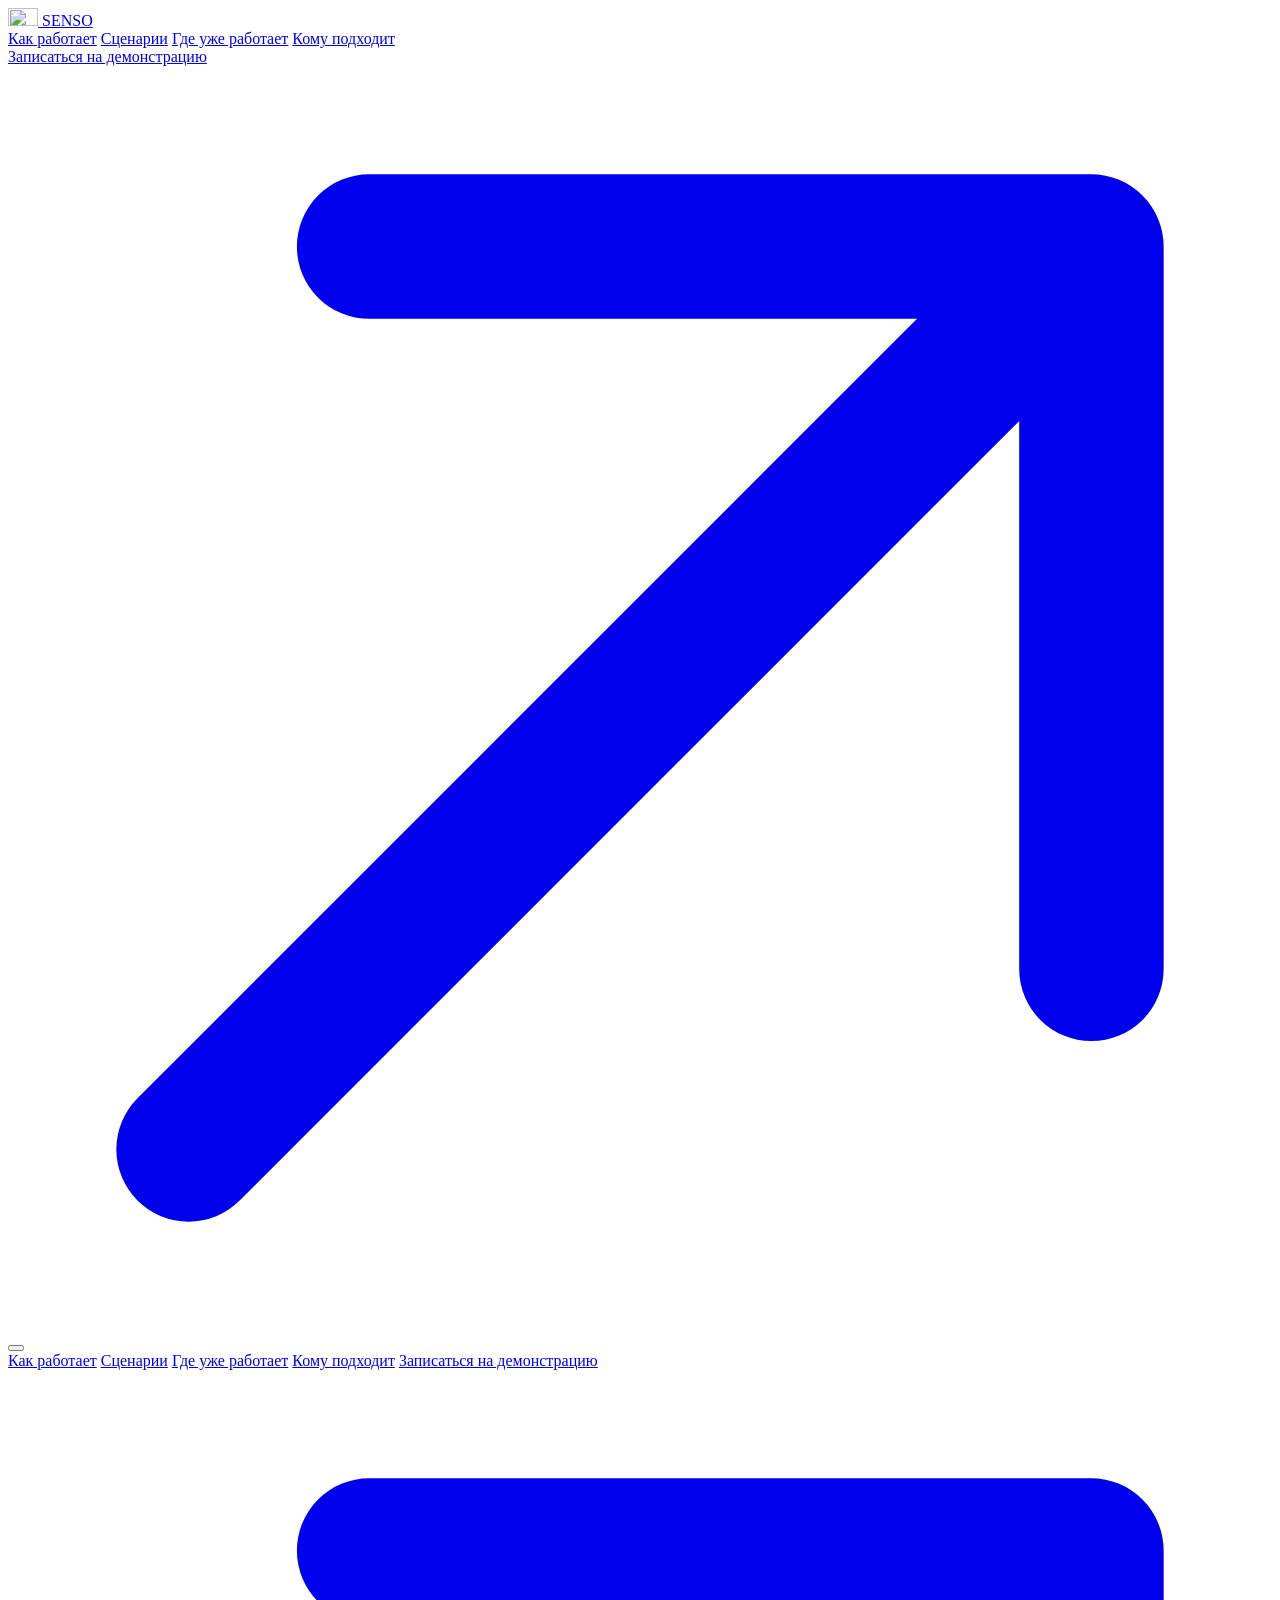
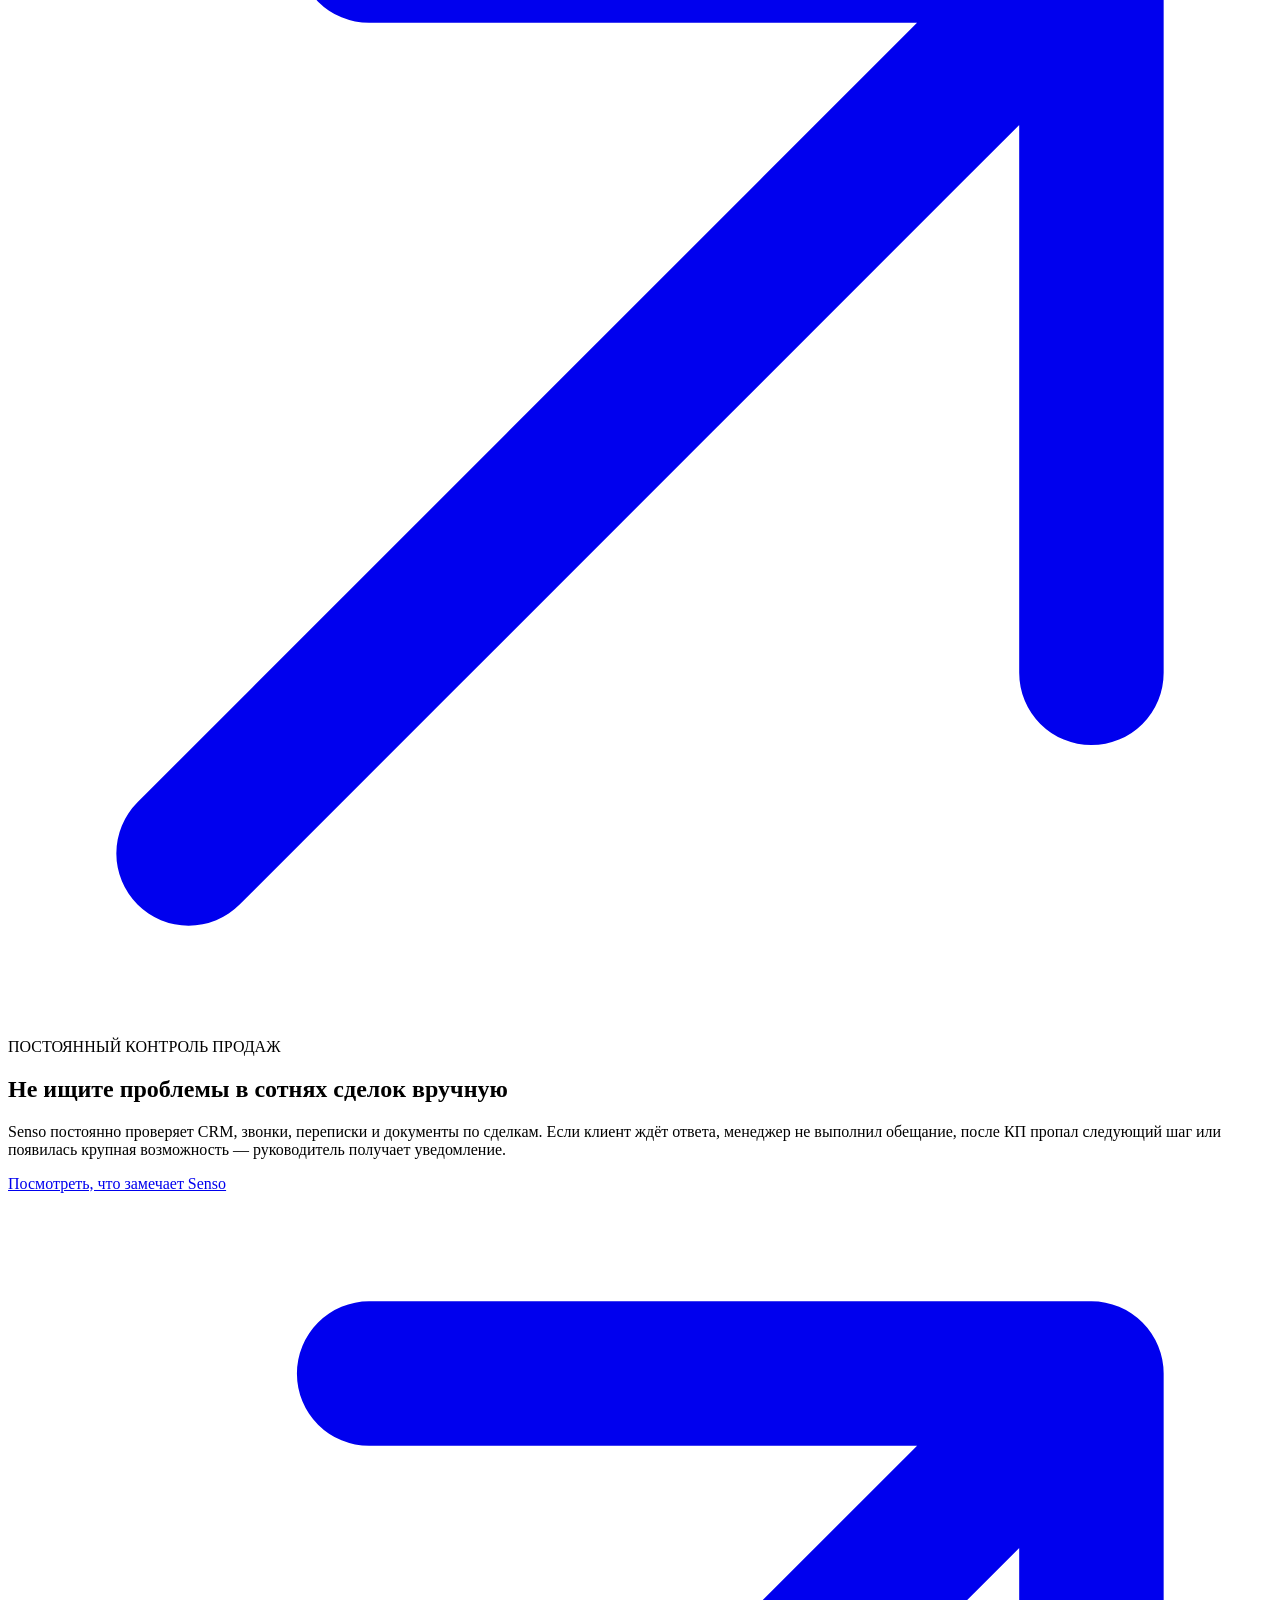
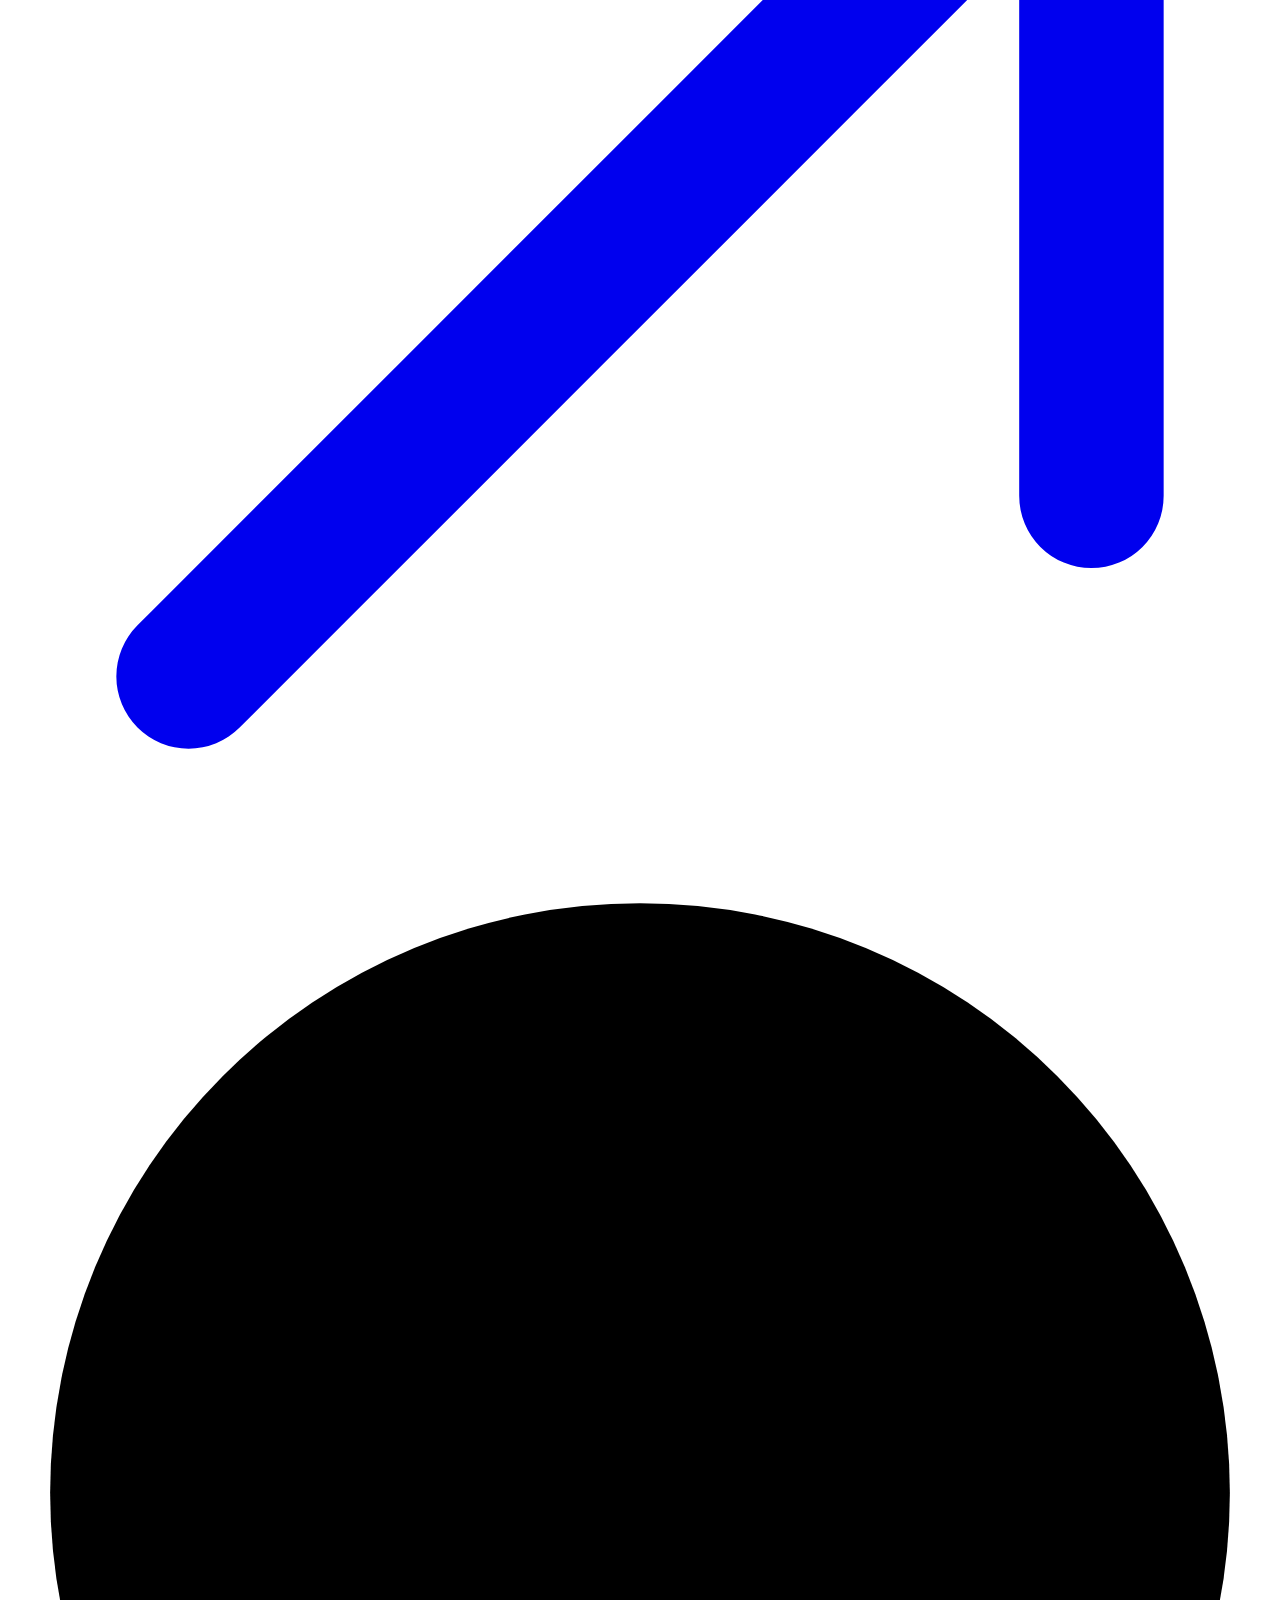
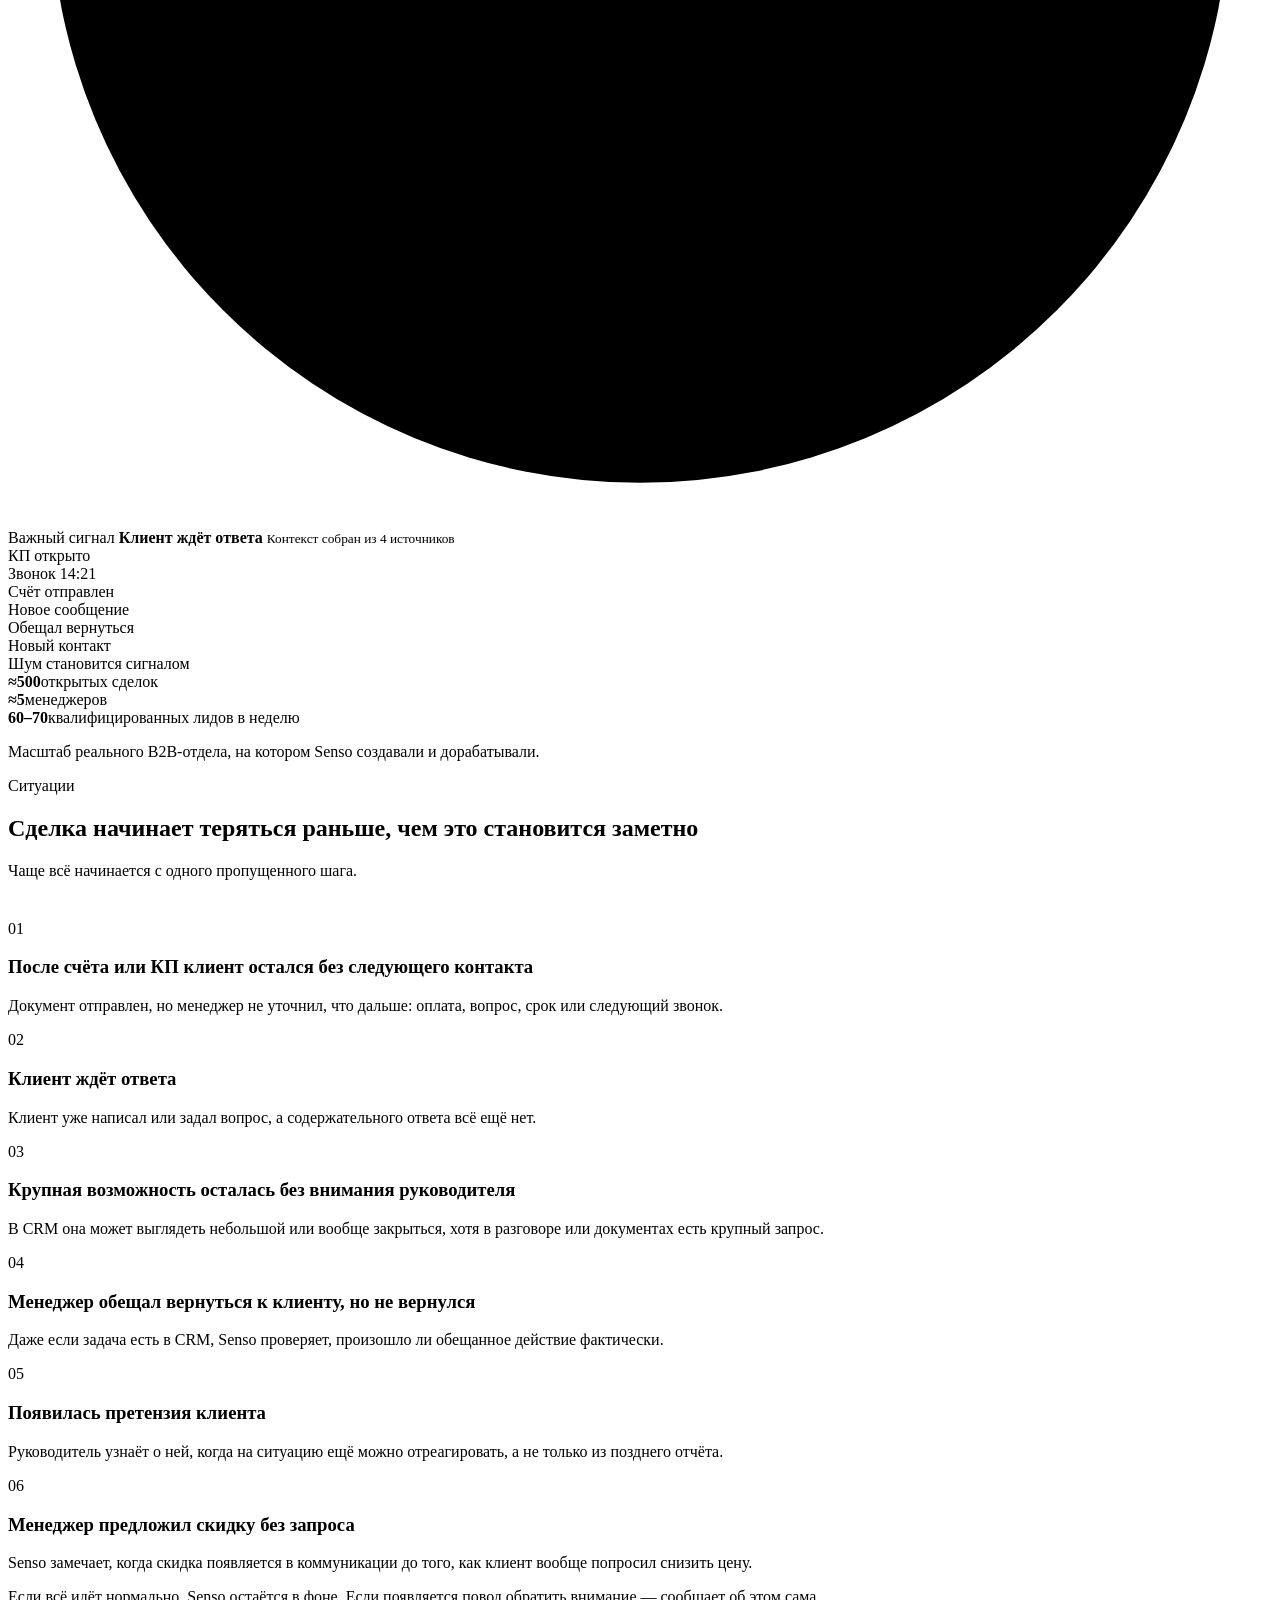
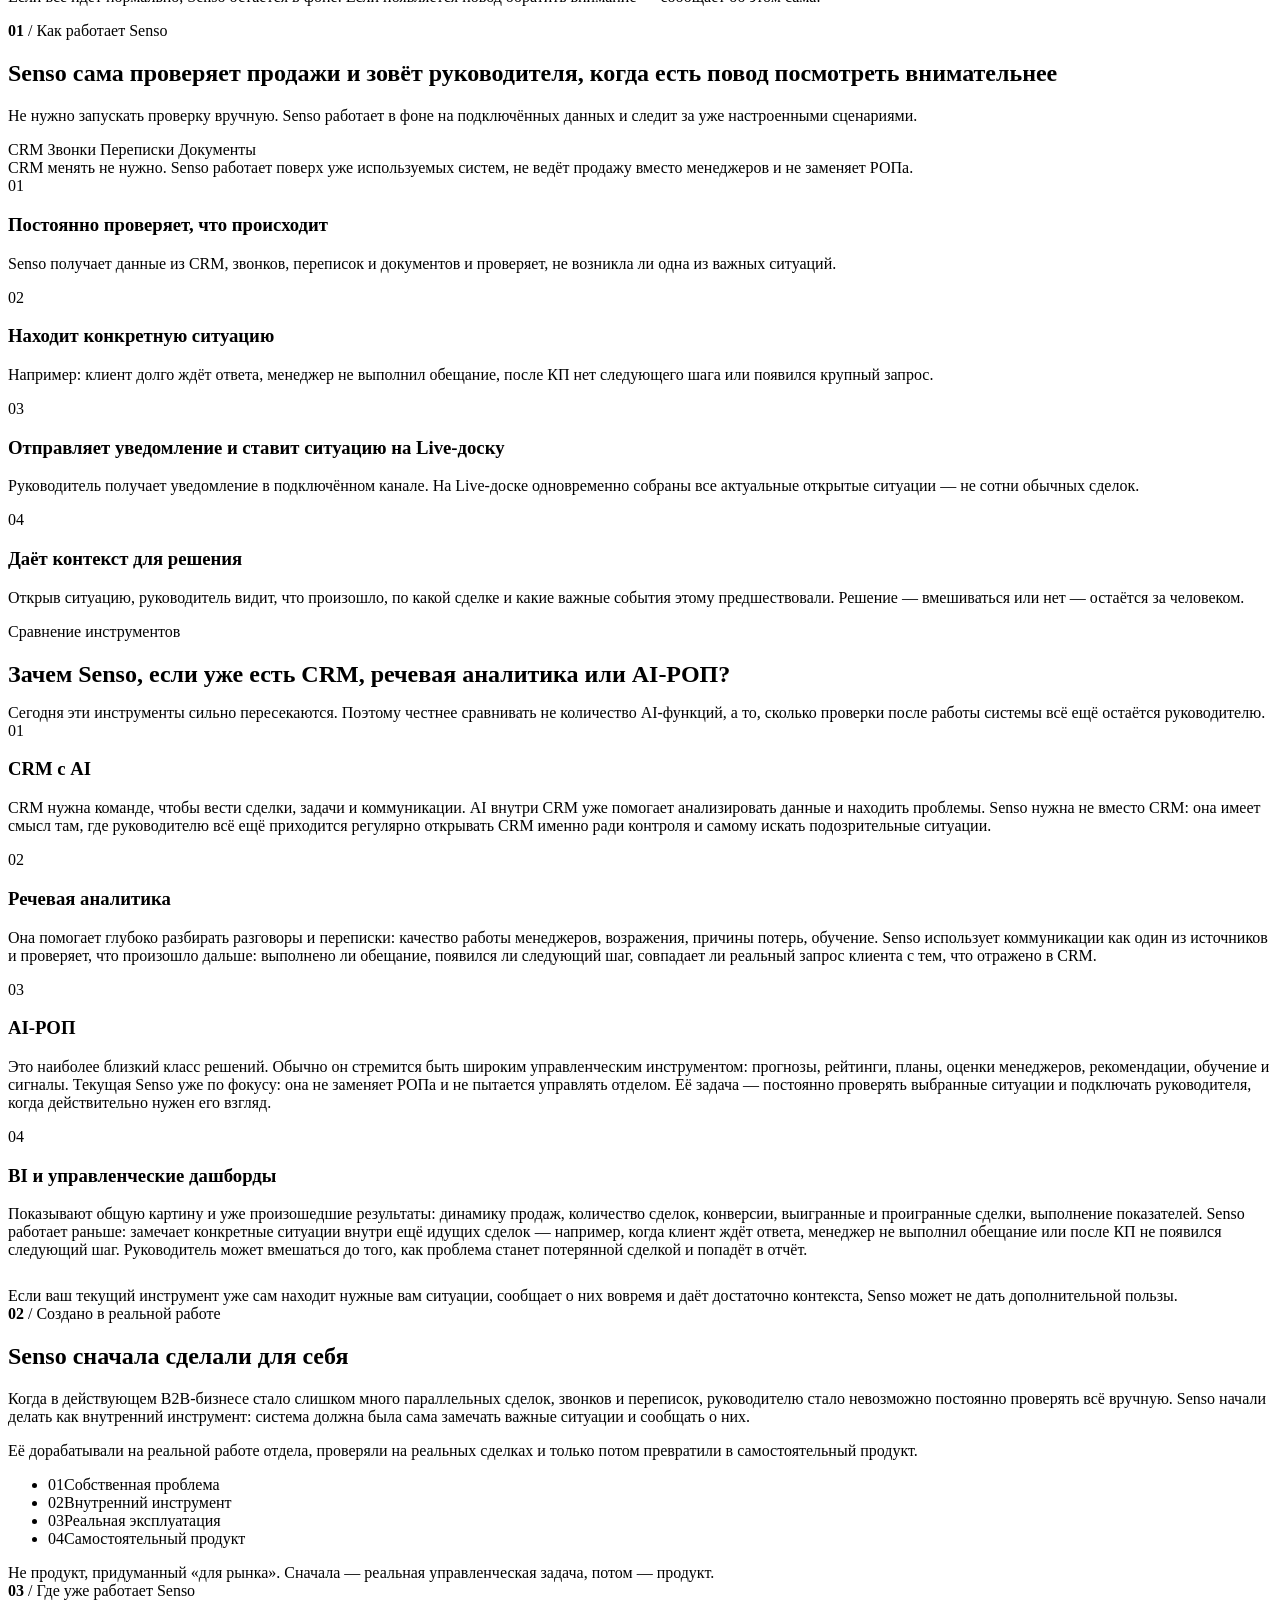
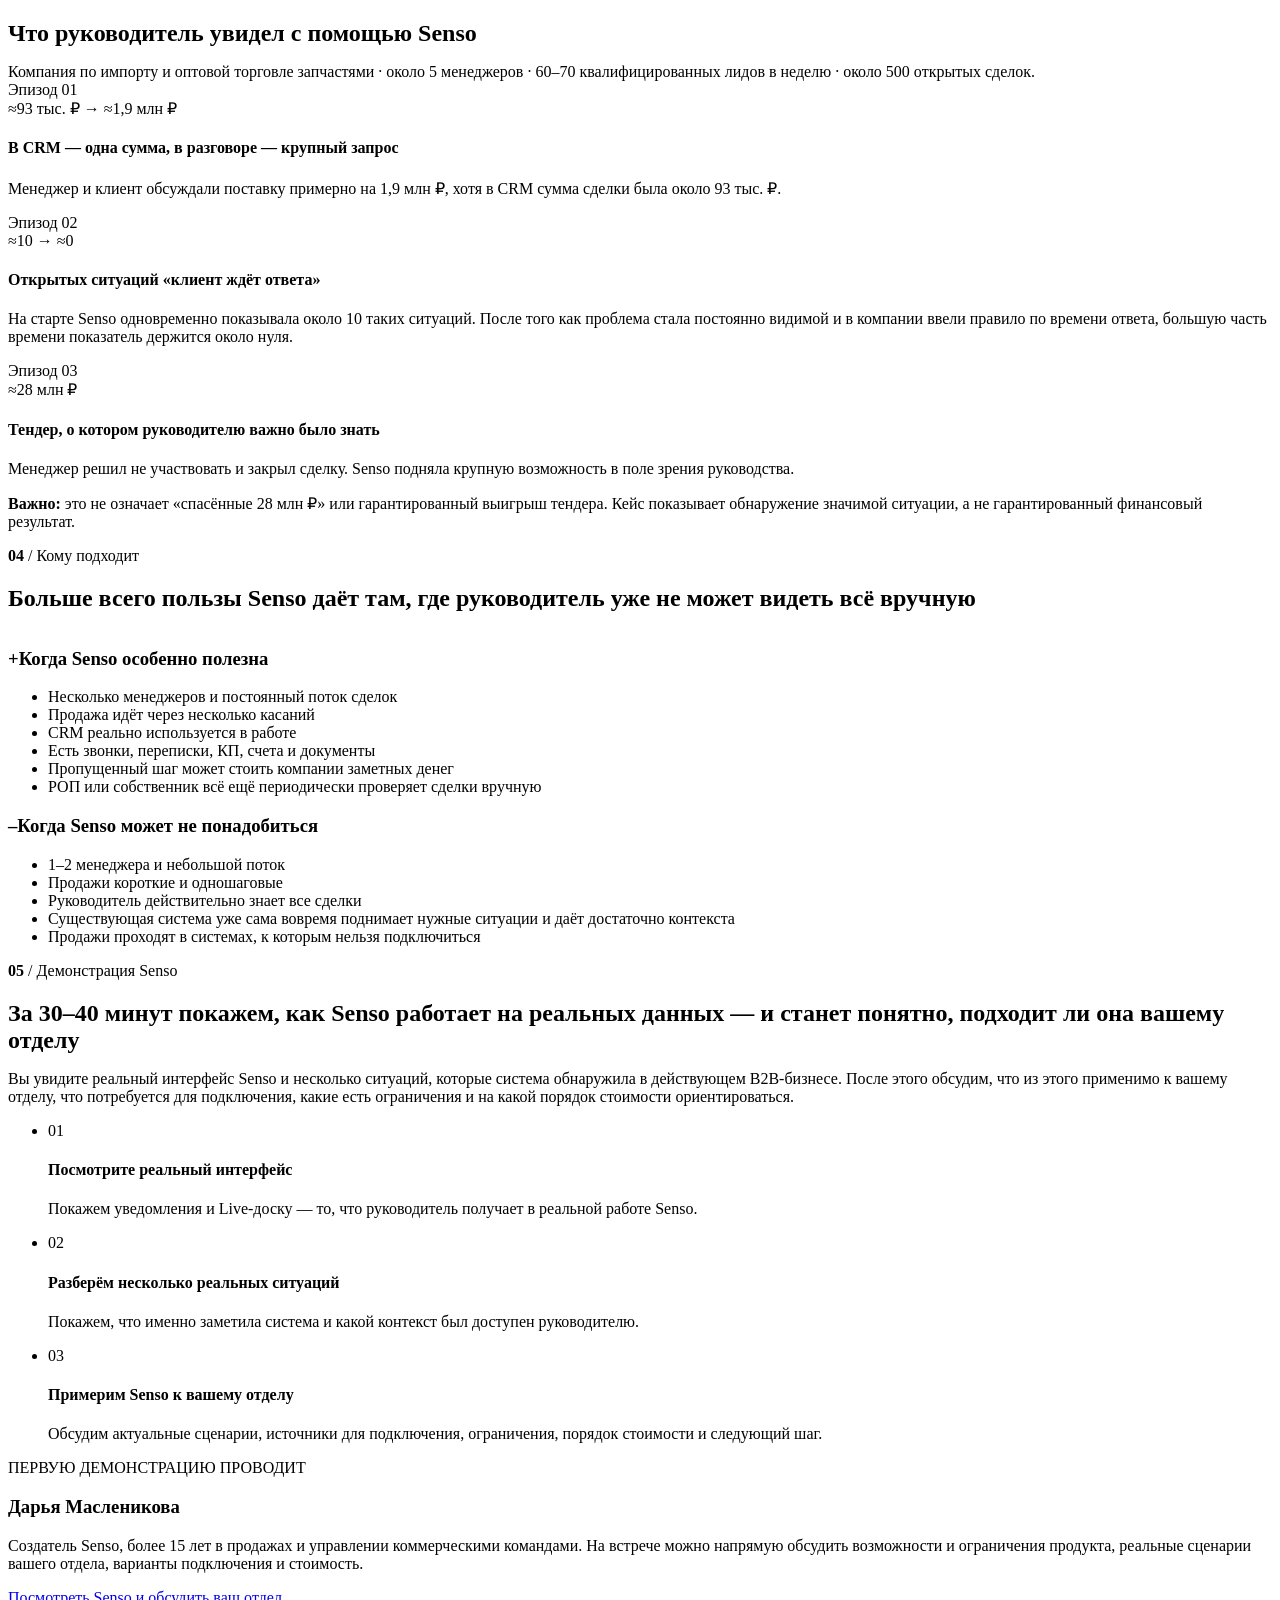
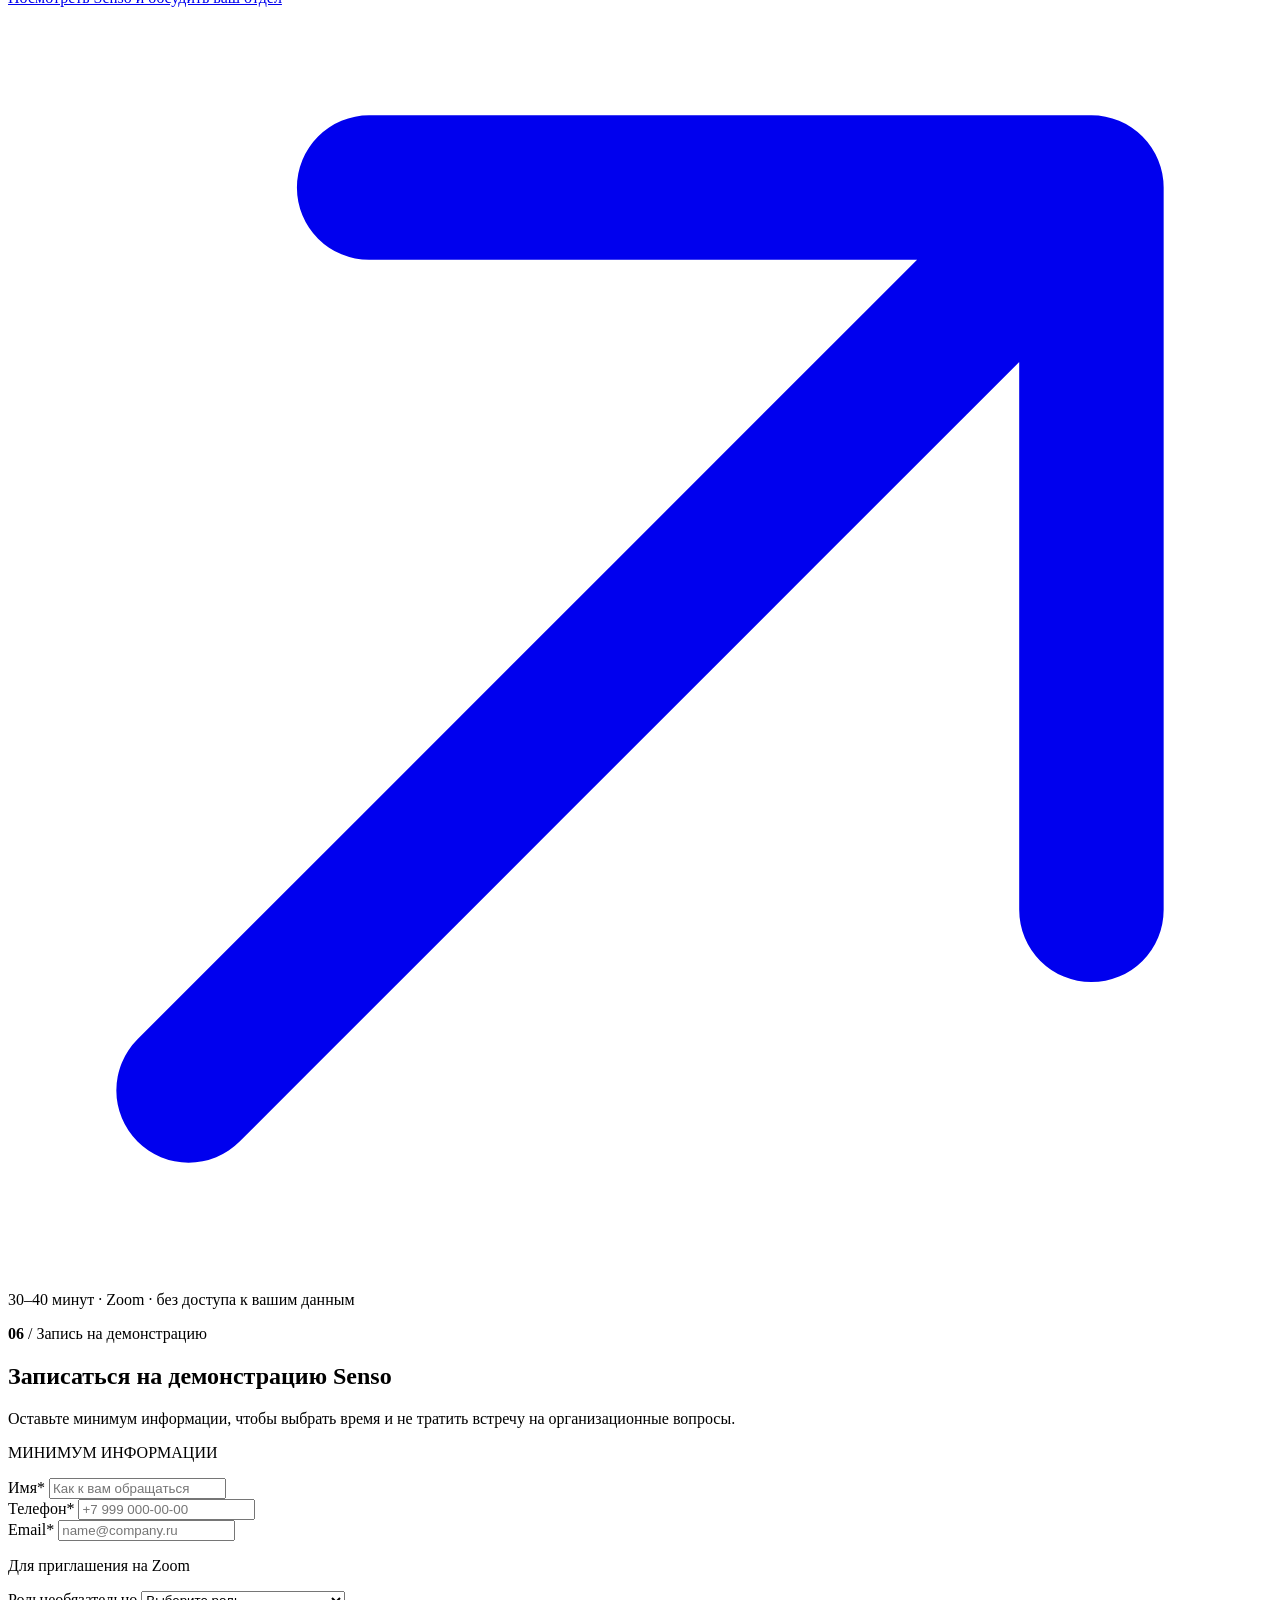
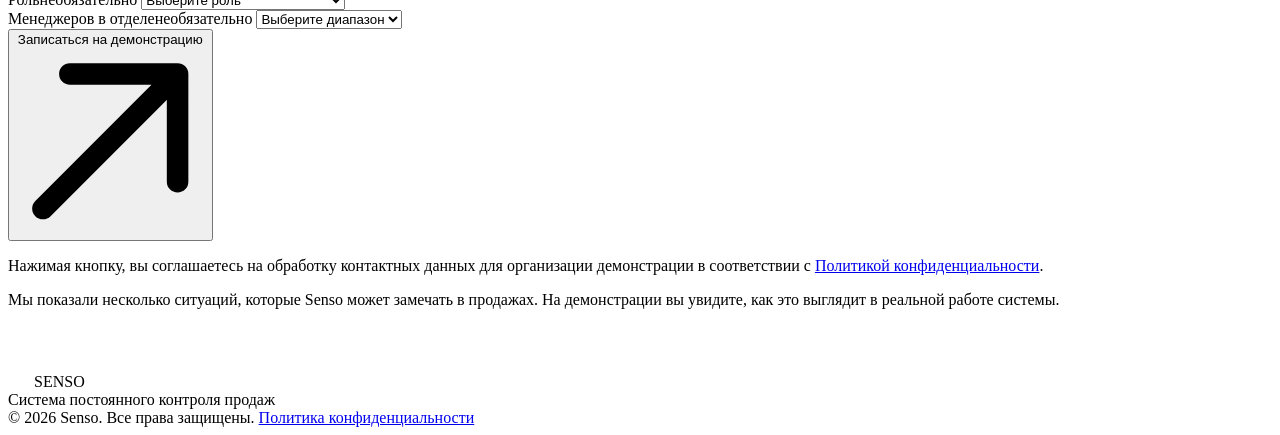
==== commit 58016c54: "Add files via upload" ====
--- a/index.html
+++ b/index.html
@@ -11,21 +11,21 @@
 <meta property="og:type" content="website" />
 <meta property="og:url" content="https://ai-senso.ru/" />
 <meta name="robots" content="index, follow" />
-<link rel="icon" href="/assets/img/favicon.svg" type="image/svg+xml" />
-<link rel="icon" href="/assets/img/favicon-96x96.png" sizes="96x96" type="image/png" />
-<link rel="apple-touch-icon" href="/assets/img/apple-touch-icon.png" />
-<link rel="manifest" href="/assets/img/site.webmanifest" />
+<link rel="icon" href="/senso/assets/img/favicon.svg" type="image/svg+xml" />
+<link rel="icon" href="/senso/assets/img/favicon-96x96.png" sizes="96x96" type="image/png" />
+<link rel="apple-touch-icon" href="/senso/assets/img/apple-touch-icon.png" />
+<link rel="manifest" href="/senso/assets/img/site.webmanifest" />
 <link rel="preconnect" href="https://fonts.googleapis.com" />
 <link rel="preconnect" href="https://fonts.gstatic.com" crossorigin />
 <link href="https://fonts.googleapis.com/css2?family=Golos+Text:wght@400;500;600;700&family=Montserrat:wght@500;600;700&display=swap" rel="stylesheet" />
-<link rel="stylesheet" href="/assets/css/style.css" />
+<link rel="stylesheet" href="/senso/assets/css/style.css" />
 </head>
 <body>
 
 <header class="site-header">
   <div class="container">
-    <a href="/" class="brand" aria-label="Senso — на главную">
-      <img src="/assets/img/logo.svg" alt="" width="30" height="18" />
+    <a href="/senso/" class="brand" aria-label="Senso — на главную">
+      <img src="/senso/assets/img/logo.svg" alt="" width="30" height="18" />
       <span>SENSO</span>
     </a>
     <nav class="main-nav" aria-label="Основная навигация">
@@ -219,7 +219,7 @@
     </div>
     <div class="daria-card" data-reveal>
       <div class="daria-photo">
-        <img src="assets/img/daria.jpg" alt="Дарья Масленикова" loading="lazy"
+        <img src="/senso/assets/img/daria.jpg" alt="Дарья Масленикова" loading="lazy"
              onerror="this.closest('.daria-photo').style.background='linear-gradient(135deg,#241a10,#0e1c18)'; this.remove();" />
       </div>
       <div class="daria-body">
@@ -294,17 +294,17 @@
   <div class="container">
     <div class="footer-top">
       <div class="footer-brand">
-        <img src="/assets/img/logo.svg" alt="" width="22" height="14" />
+        <img src="/senso/assets/img/logo.svg" alt="" width="22" height="14" />
         <span>SENSO</span>
       </div>
       <span class="footer-tagline">Система постоянного контроля продаж</span>
     </div>
     <div class="footer-legal">
       <span>© 2026 Senso. Все права защищены.</span>
-      <span><a href="/privacy/">Политика конфиденциальности</a></span>
+      <span><a href="/senso/privacy/">Политика конфиденциальности</a></span>
     </div>
   </div>
 </footer>
-<script src="/assets/js/main.js" defer></script>
+<script src="/senso/assets/js/main.js" defer></script>
 </body>
 </html>
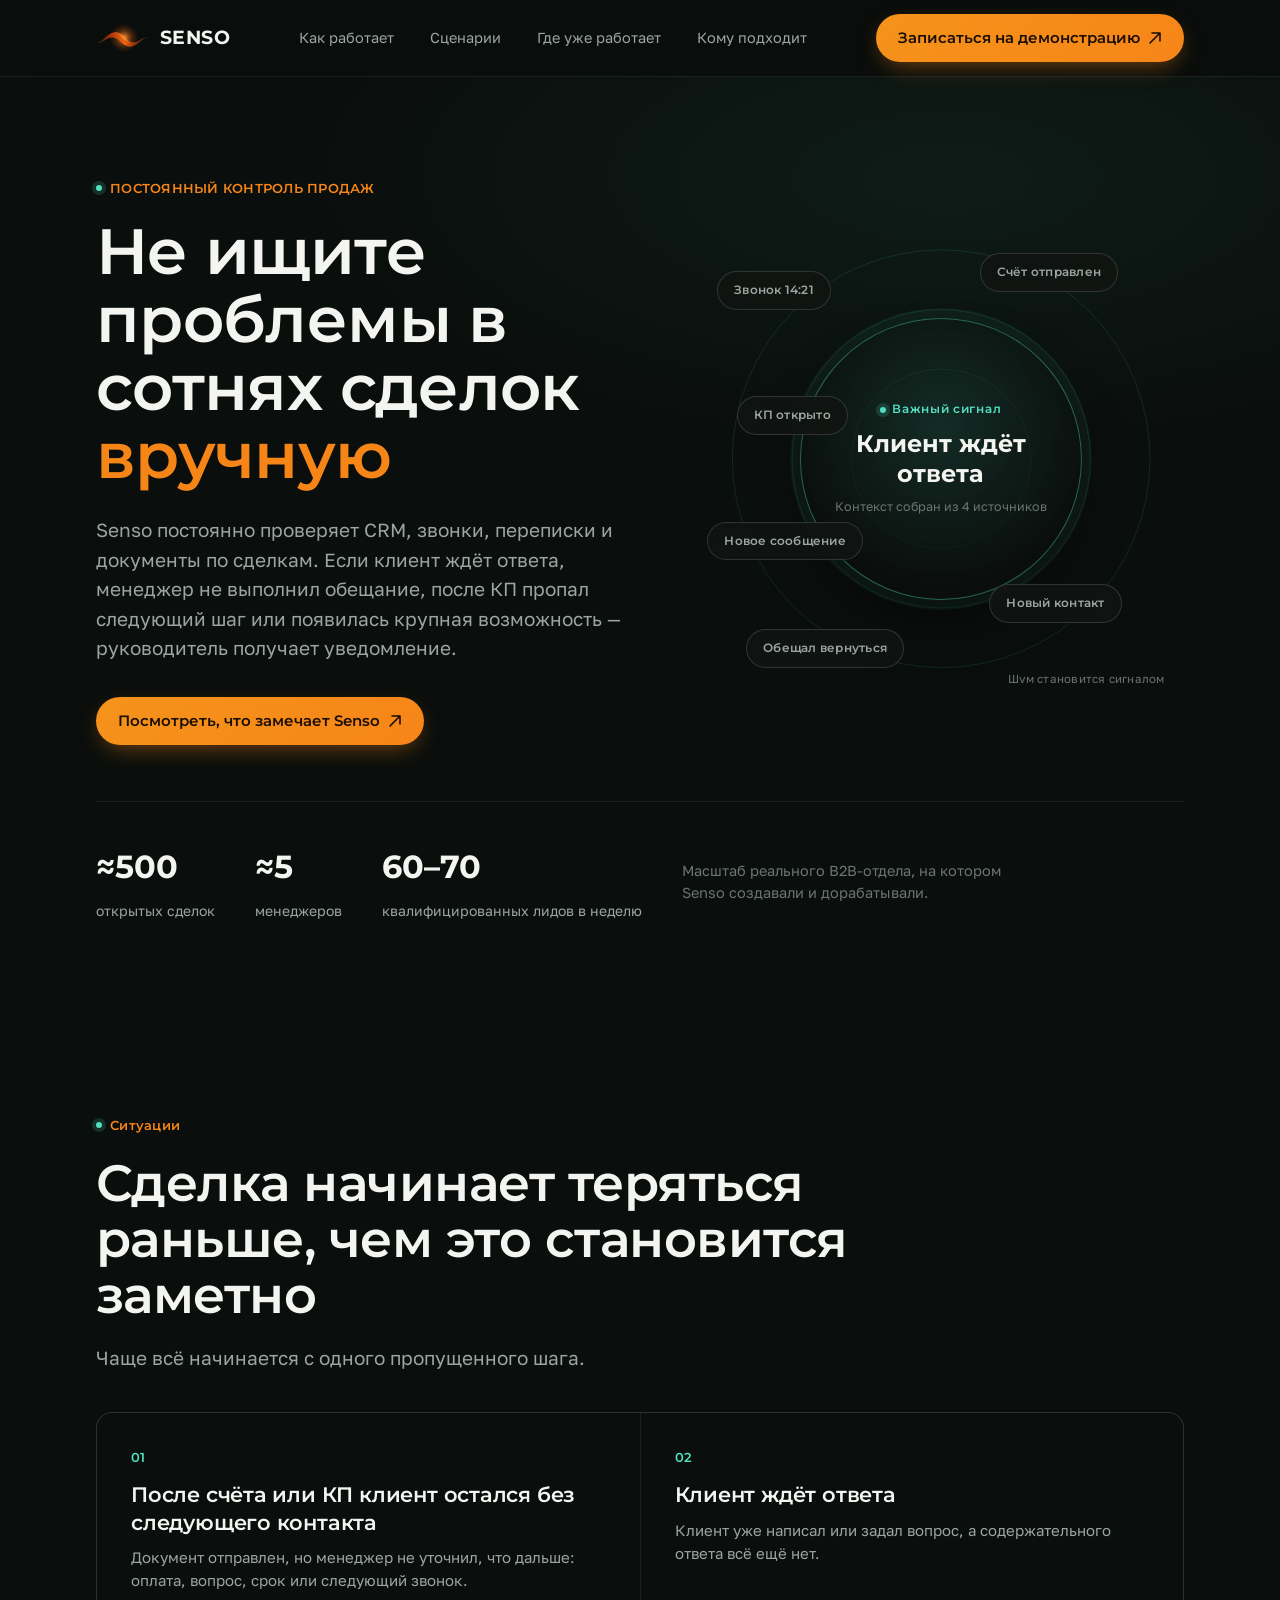
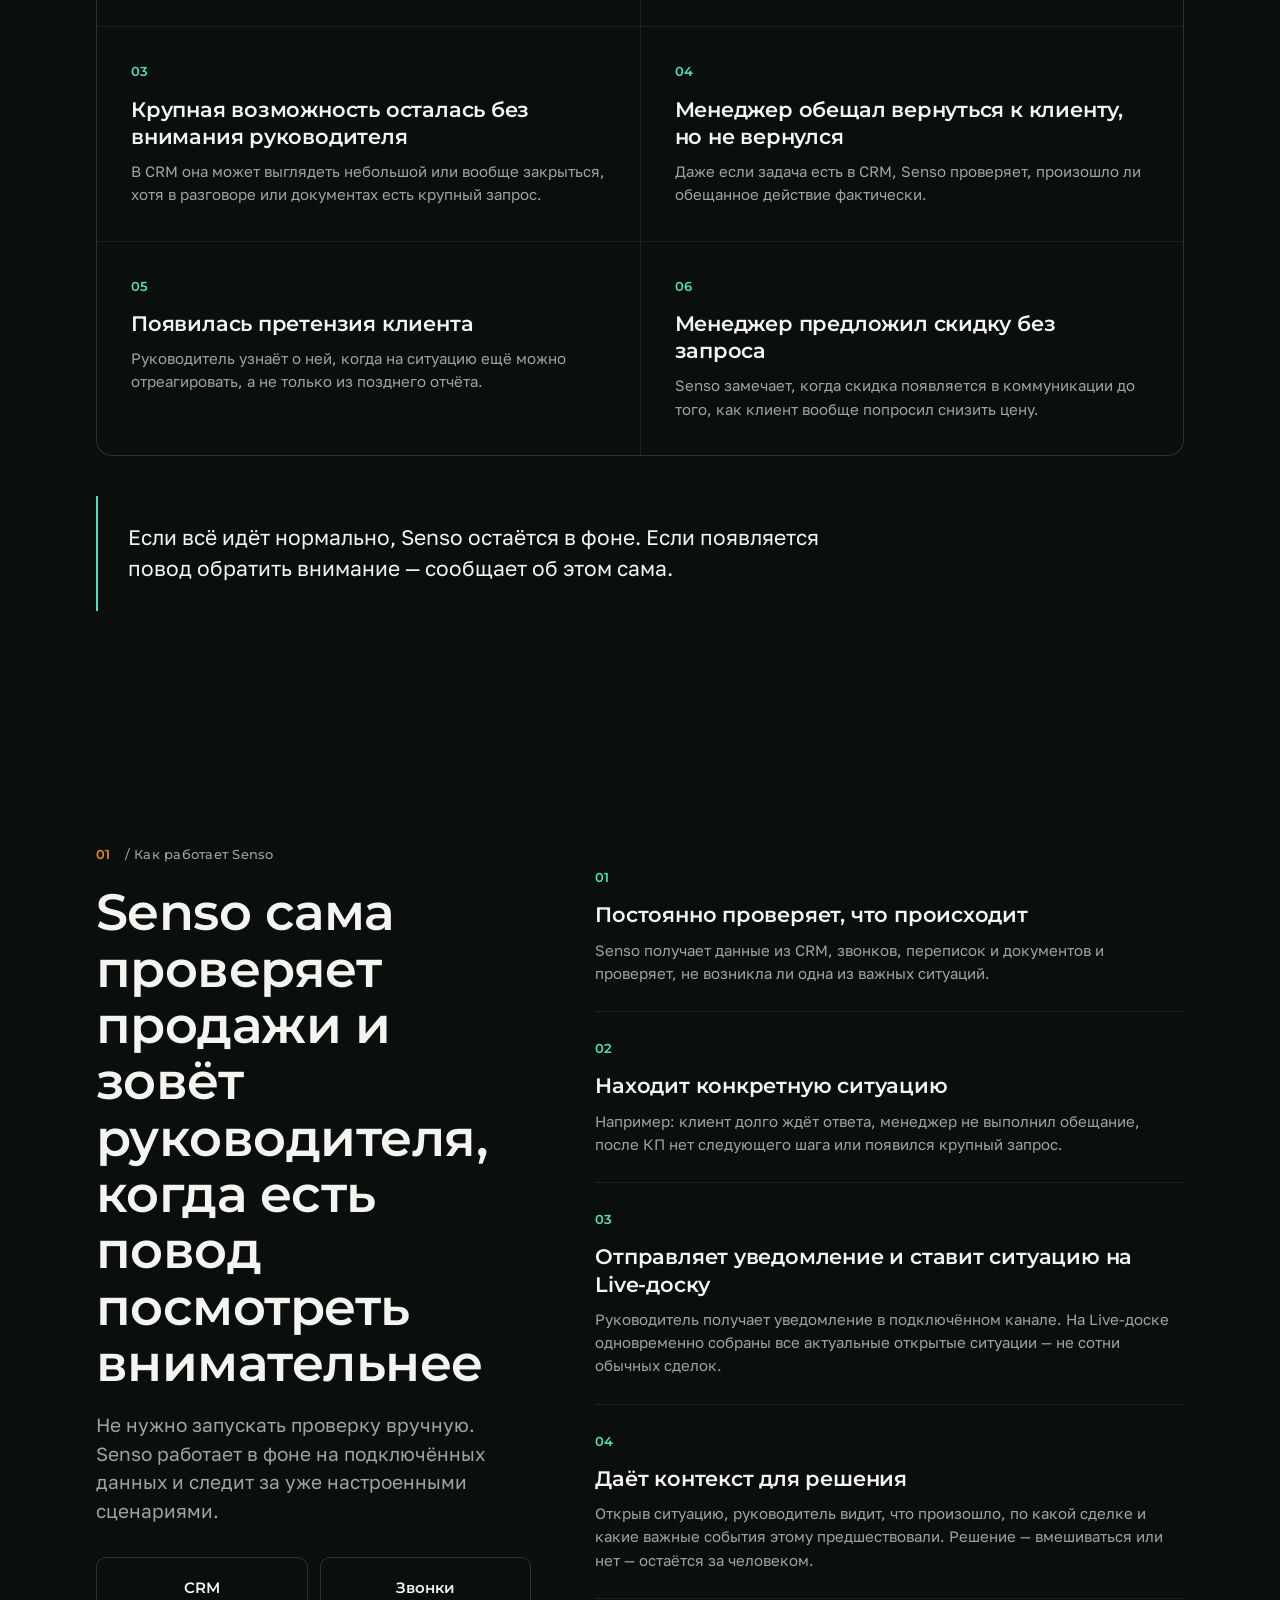
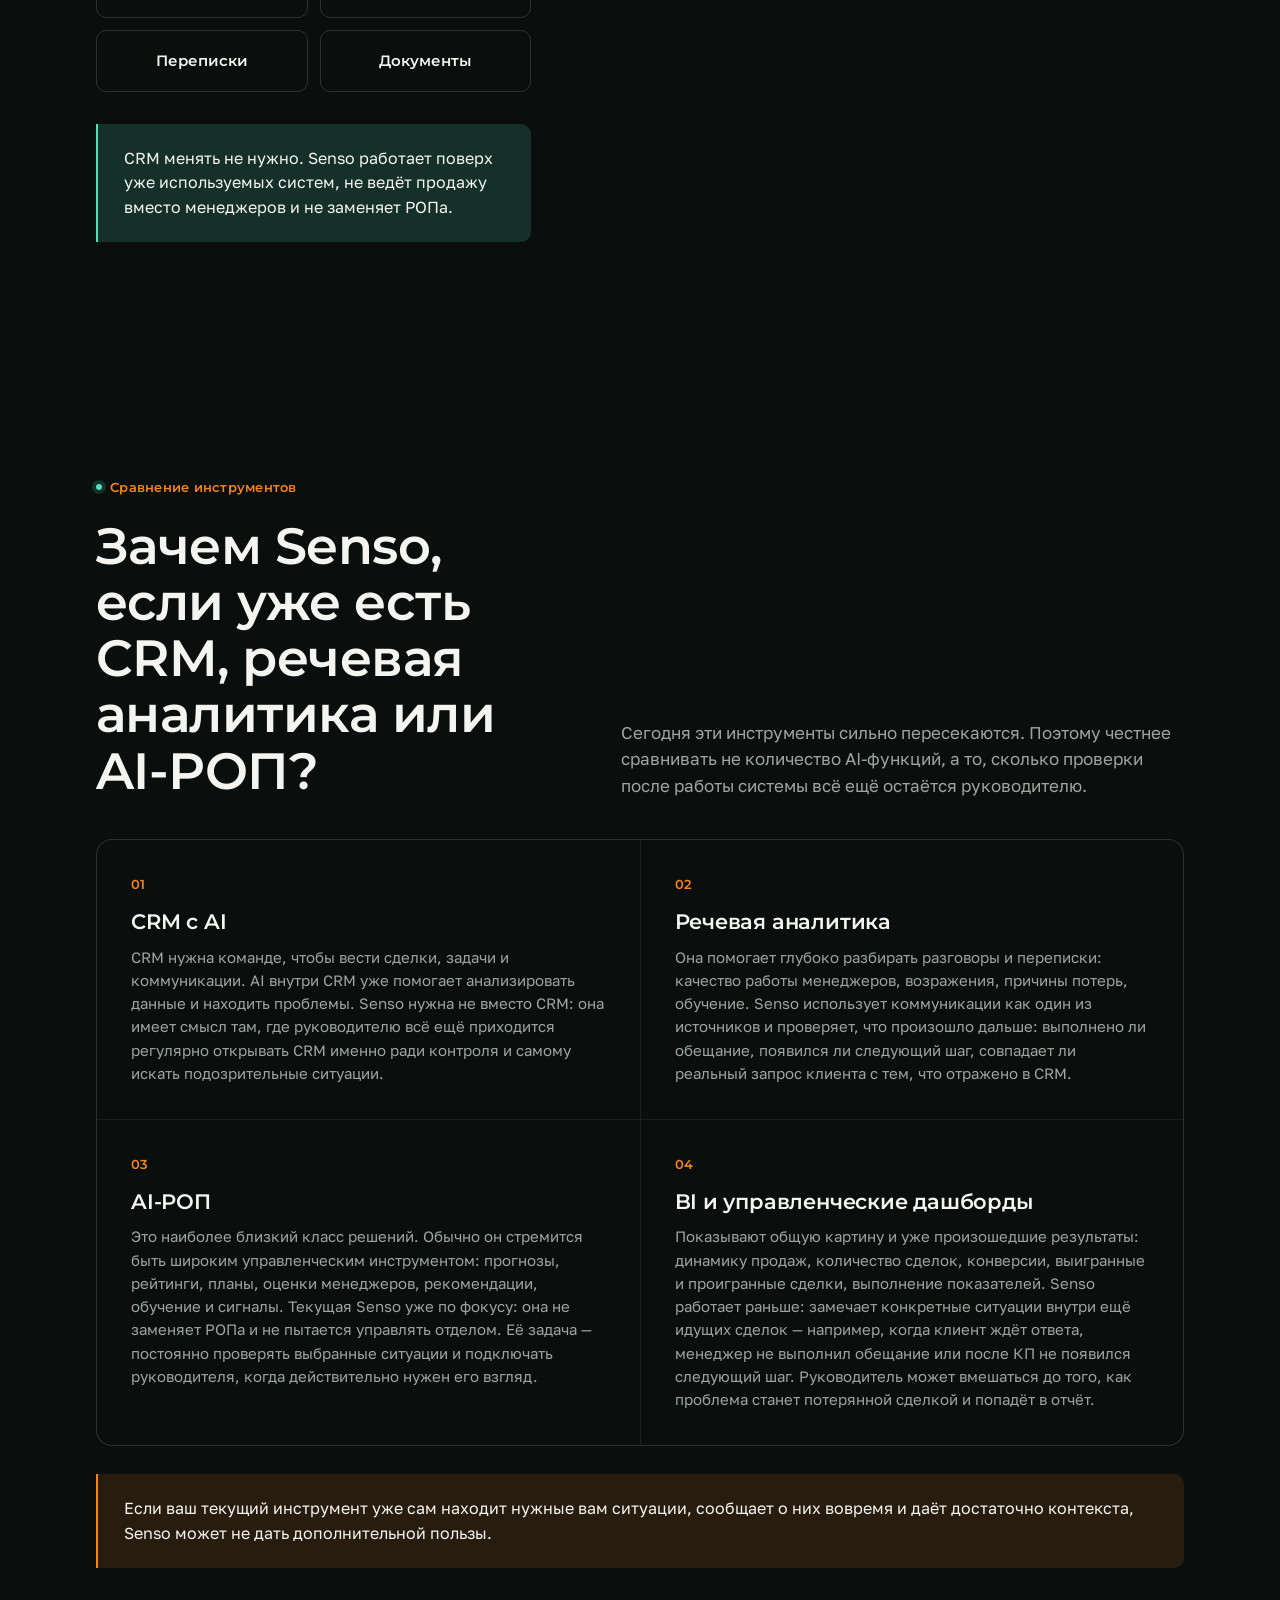
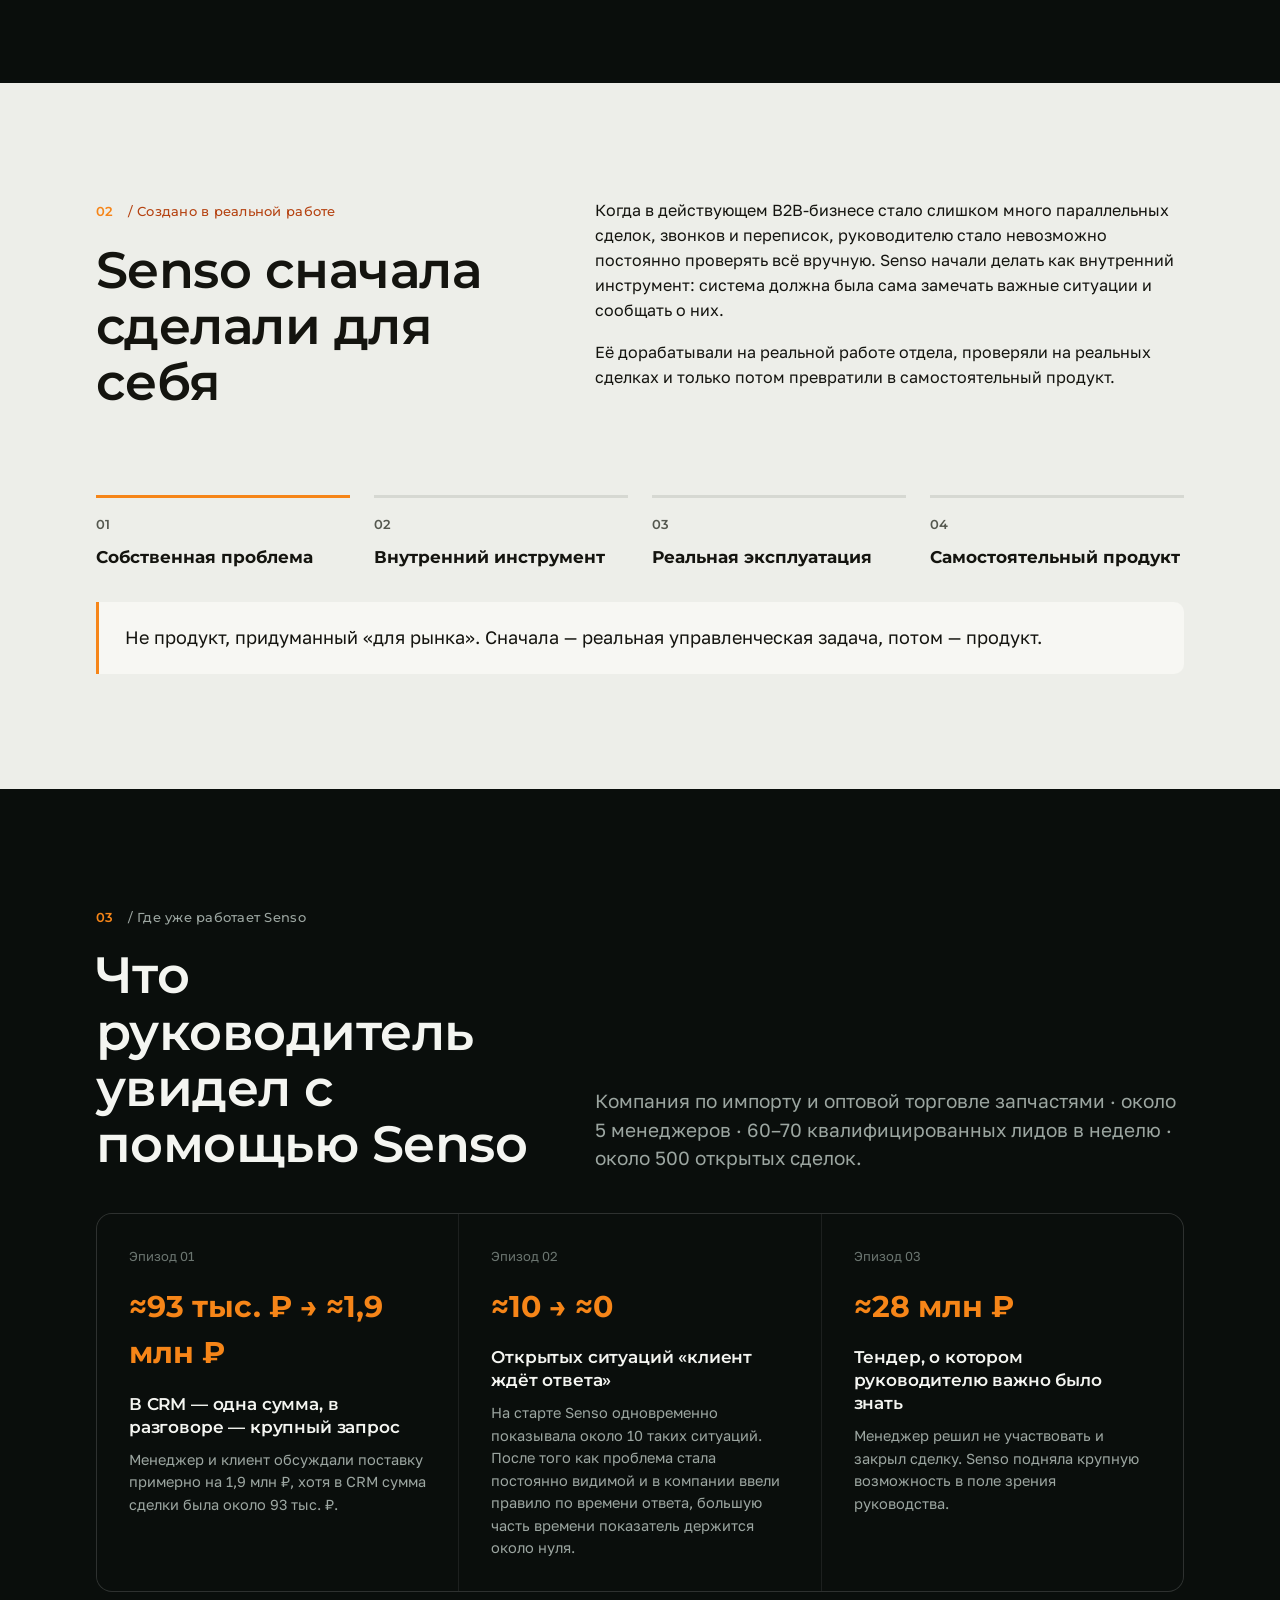
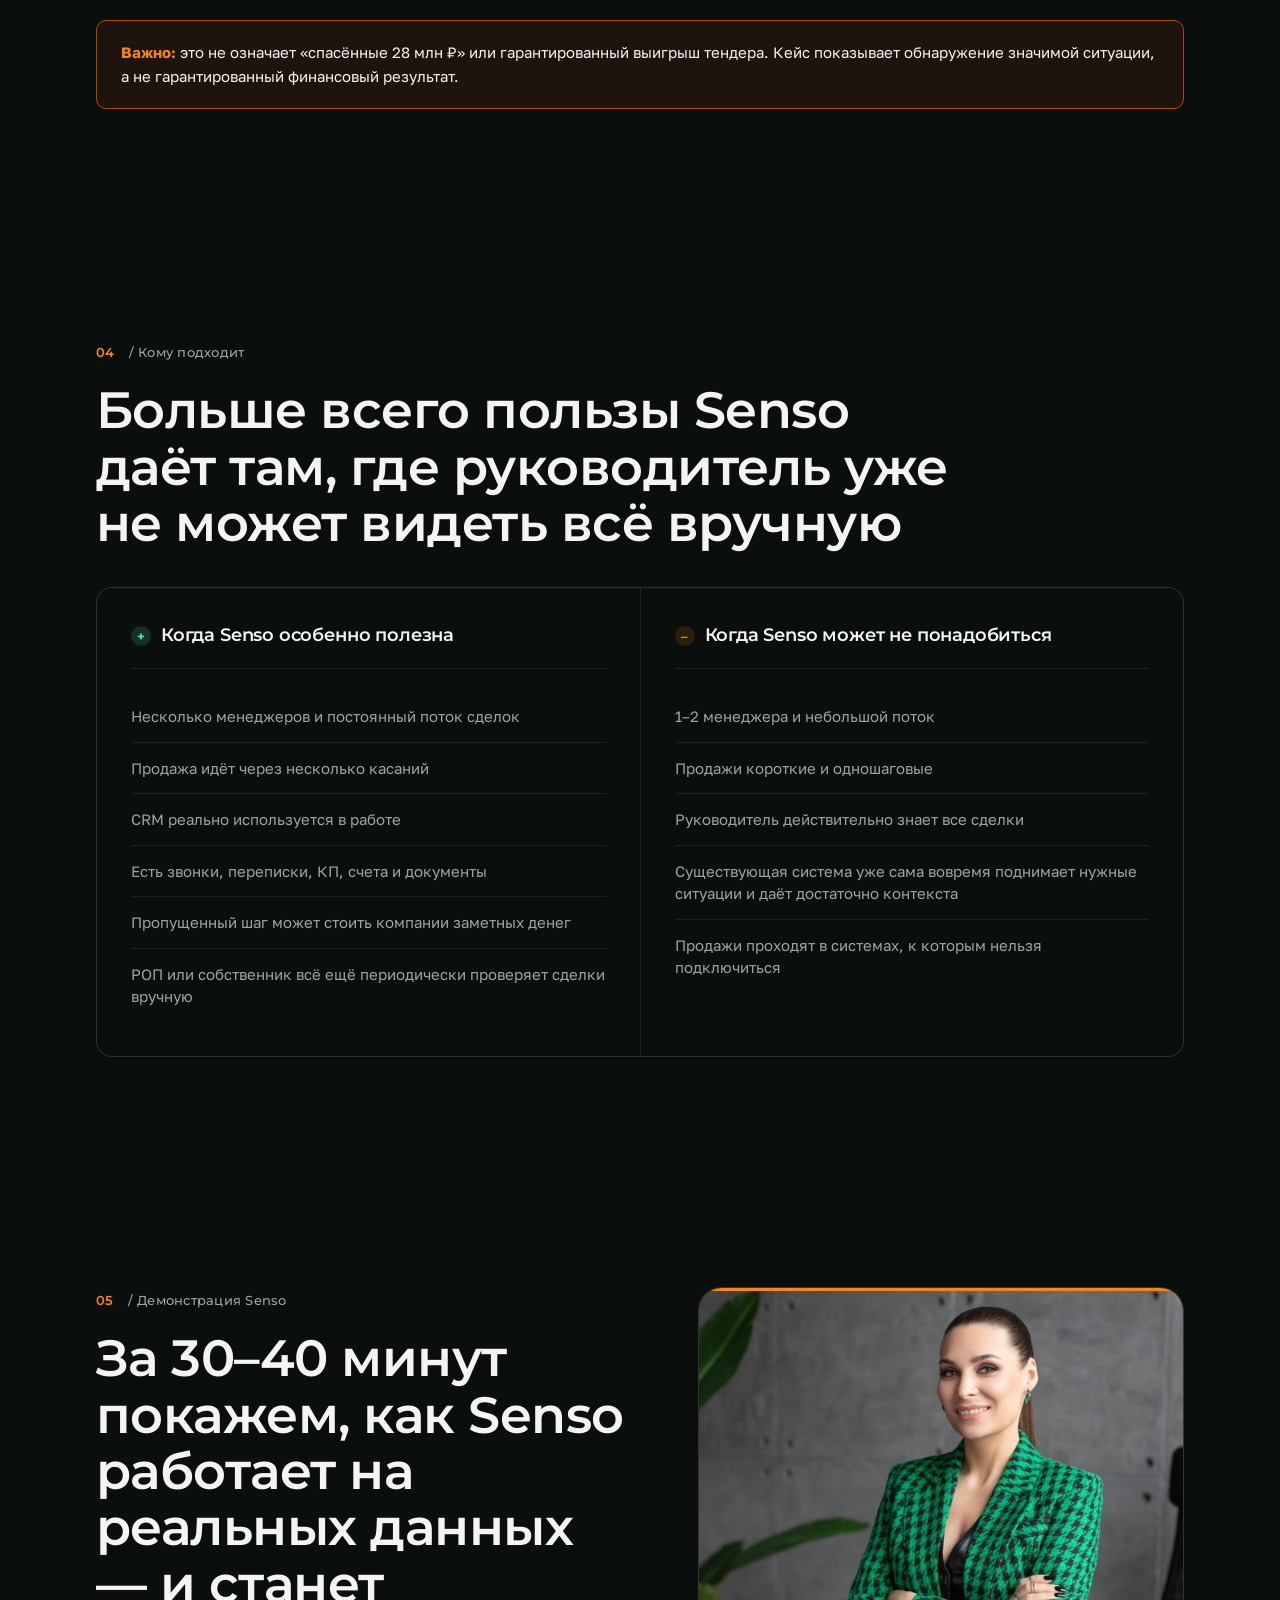
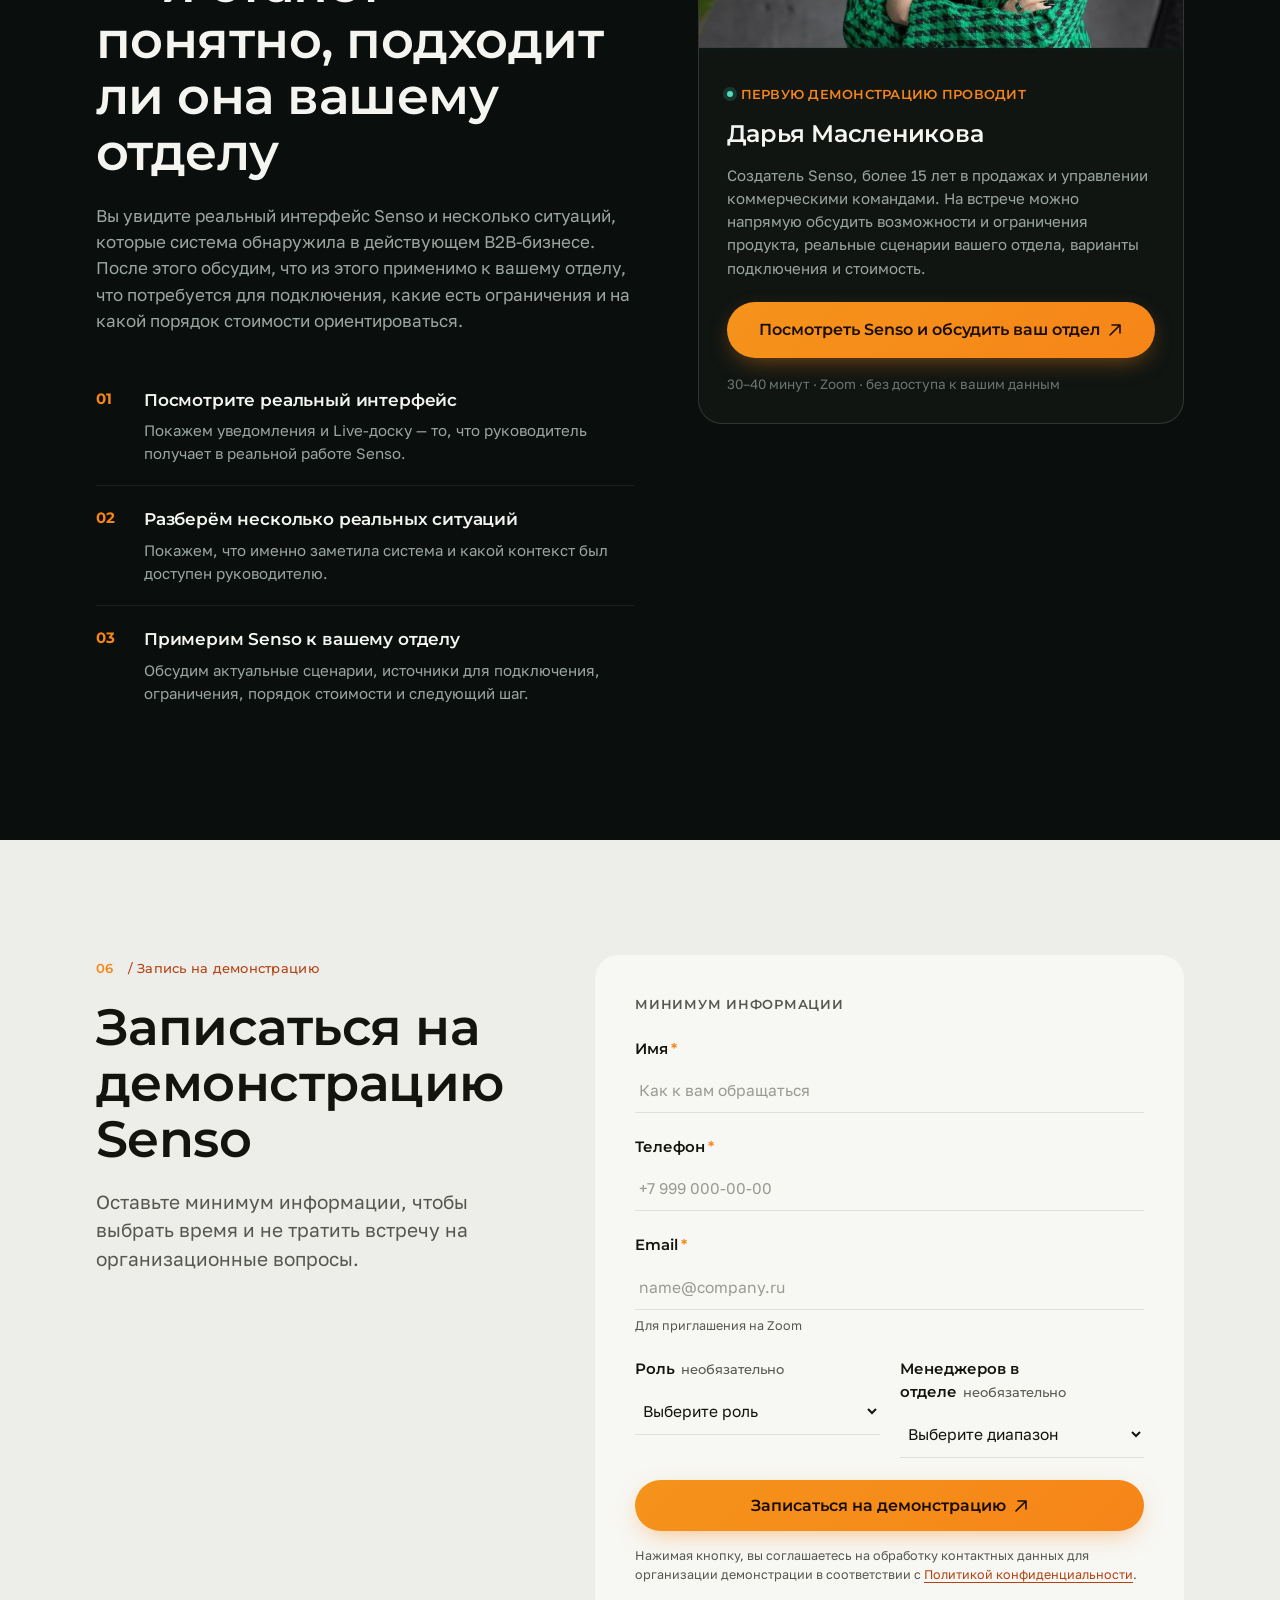
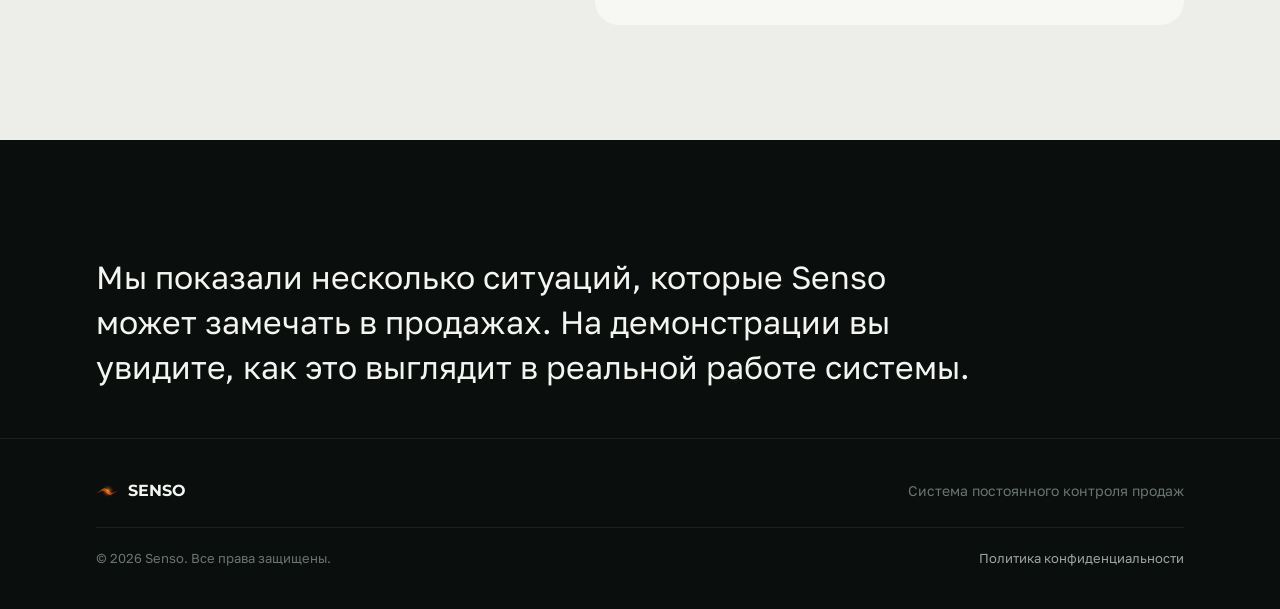
==== commit 1d7b87e0: "Add files via upload" ====
--- a/index.html
+++ b/index.html
@@ -11,21 +11,21 @@
 <meta property="og:type" content="website" />
 <meta property="og:url" content="https://ai-senso.ru/" />
 <meta name="robots" content="index, follow" />
-<link rel="icon" href="/senso/assets/img/favicon.svg" type="image/svg+xml" />
-<link rel="icon" href="/senso/assets/img/favicon-96x96.png" sizes="96x96" type="image/png" />
-<link rel="apple-touch-icon" href="/senso/assets/img/apple-touch-icon.png" />
-<link rel="manifest" href="/senso/assets/img/site.webmanifest" />
+<link rel="icon" href="/assets/img/favicon.svg" type="image/svg+xml" />
+<link rel="icon" href="/assets/img/favicon-96x96.png" sizes="96x96" type="image/png" />
+<link rel="apple-touch-icon" href="/assets/img/apple-touch-icon.png" />
+<link rel="manifest" href="/assets/img/site.webmanifest" />
 <link rel="preconnect" href="https://fonts.googleapis.com" />
 <link rel="preconnect" href="https://fonts.gstatic.com" crossorigin />
 <link href="https://fonts.googleapis.com/css2?family=Golos+Text:wght@400;500;600;700&family=Montserrat:wght@500;600;700&display=swap" rel="stylesheet" />
-<link rel="stylesheet" href="/senso/assets/css/style.css" />
+<link rel="stylesheet" href="/assets/css/style.css" />
 </head>
 <body>
 
 <header class="site-header">
   <div class="container">
-    <a href="/senso/" class="brand" aria-label="Senso — на главную">
-      <img src="/senso/assets/img/logo.svg" alt="" width="30" height="18" />
+    <a href="/" class="brand" aria-label="Senso — на главную">
+      <img src="/assets/img/logo.svg" alt="" width="30" height="18" />
       <span>SENSO</span>
     </a>
     <nav class="main-nav" aria-label="Основная навигация">
@@ -219,7 +219,7 @@
     </div>
     <div class="daria-card" data-reveal>
       <div class="daria-photo">
-        <img src="/senso/assets/img/daria.jpg" alt="Дарья Масленикова" loading="lazy"
+        <img src="/assets/img/daria.jpg" alt="Дарья Масленикова" loading="lazy"
              onerror="this.closest('.daria-photo').style.background='linear-gradient(135deg,#241a10,#0e1c18)'; this.remove();" />
       </div>
       <div class="daria-body">
@@ -294,17 +294,17 @@
   <div class="container">
     <div class="footer-top">
       <div class="footer-brand">
-        <img src="/senso/assets/img/logo.svg" alt="" width="22" height="14" />
+        <img src="/assets/img/logo.svg" alt="" width="22" height="14" />
         <span>SENSO</span>
       </div>
       <span class="footer-tagline">Система постоянного контроля продаж</span>
     </div>
     <div class="footer-legal">
       <span>© 2026 Senso. Все права защищены.</span>
-      <span><a href="/senso/privacy/">Политика конфиденциальности</a></span>
+      <span><a href="/privacy/">Политика конфиденциальности</a></span>
     </div>
   </div>
 </footer>
-<script src="/senso/assets/js/main.js" defer></script>
+<script src="/assets/js/main.js" defer></script>
 </body>
 </html>
--- a/assets/css/style.css
+++ b/assets/css/style.css
@@ -0,0 +1,779 @@
+/* =========================================================
+   SENSO — design tokens & base styles
+   ========================================================= */
+
+:root {
+  /* Brand colors (from official brand pack) */
+  --orange: #F68518;
+  --orange-2: #F5931B;
+  --orange-3: #F6C23C;
+  --orange-deep: #B54211;
+  --orange-deep-2: #913912;
+  --gold-highlight: #FFE08A;
+
+  /* Surface colors (sampled from approved landing) */
+  --ink: #0A0E0C;           /* base dark background */
+  --ink-soft: #101512;      /* raised dark surface / cards */
+  --ink-glow: #0E1C18;      /* radar / hero glow variant */
+  --ink-border: rgba(255, 255, 255, 0.08);
+  --ink-border-strong: rgba(255, 255, 255, 0.14);
+
+  --paper: #EDEEE9;         /* light section background */
+  --paper-card: #F7F7F3;    /* light card / form panel */
+  --paper-border: rgba(17, 21, 18, 0.1);
+
+  --text-on-dark: #F4F5F1;
+  --text-on-dark-muted: #9CA6A1;
+  --text-on-dark-faint: #6B7570;
+  --text-on-light: #14140F;
+  --text-on-light-muted: #55584F;
+
+  --mint: #51DFC0;
+  --mint-dim: rgba(81, 223, 192, 0.16);
+
+  /* Type */
+  --font-display: "Montserrat", "Golos Text", system-ui, sans-serif;
+  --font-body: "Golos Text", "Montserrat", system-ui, sans-serif;
+
+  /* Layout */
+  --container-w: 1216px;
+  --gutter: clamp(20px, 5vw, 96px);
+  --radius-sm: 10px;
+  --radius-md: 16px;
+  --radius-lg: 24px;
+
+  --ease-out: cubic-bezier(.16, 1, .3, 1);
+}
+
+* { box-sizing: border-box; }
+html { scroll-behavior: smooth; }
+
+body {
+  margin: 0;
+  background: var(--ink);
+  color: var(--text-on-dark);
+  font-family: var(--font-body);
+  font-size: 16px;
+  line-height: 1.55;
+  -webkit-font-smoothing: antialiased;
+  overflow-x: hidden;
+  overflow-wrap: break-word;
+}
+
+img, svg { display: block; max-width: 100%; }
+
+a { color: inherit; text-decoration: none; }
+
+h1, h2, h3, h4 { font-family: var(--font-display); font-weight: 600; margin: 0; letter-spacing: -0.01em; overflow-wrap: break-word; hyphens: auto; }
+
+p { margin: 0; }
+
+ul { margin: 0; padding: 0; list-style: none; }
+
+button, input, select { font-family: inherit; font-size: inherit; color: inherit; }
+
+.container {
+  width: 100%;
+  max-width: var(--container-w);
+  margin: 0 auto;
+  padding: 0 var(--gutter);
+}
+
+.visually-hidden {
+  position: absolute; width: 1px; height: 1px; overflow: hidden;
+  clip: rect(0 0 0 0); white-space: nowrap;
+}
+
+/* -------------------- Sections -------------------- */
+
+.section {
+  position: relative;
+  padding: clamp(64px, 9vw, 128px) 0;
+}
+
+.section--light {
+  background: var(--paper);
+  color: var(--text-on-light);
+}
+
+.section--light .eyebrow { color: var(--orange-deep); }
+.section--light .muted { color: var(--text-on-light-muted); }
+
+.eyebrow {
+  display: inline-flex;
+  align-items: center;
+  gap: 8px;
+  font-family: var(--font-display);
+  font-weight: 600;
+  font-size: 13px;
+  letter-spacing: 0.02em;
+  color: var(--orange);
+  text-transform: none;
+  margin-bottom: 20px;
+}
+
+.eyebrow .dot {
+  width: 6px; height: 6px; border-radius: 50%;
+  background: var(--mint);
+  box-shadow: 0 0 0 4px var(--mint-dim);
+}
+
+.eyebrow--path { color: var(--text-on-dark-muted); font-weight: 500; }
+.eyebrow--path b { color: var(--orange); font-weight: 600; margin-right: 6px; }
+
+.section-heading {
+  font-size: clamp(32px, 4vw, 52px);
+  line-height: 1.1;
+  max-width: 880px;
+  margin-bottom: 20px;
+}
+
+.section-sub {
+  font-size: clamp(16px, 1.6vw, 19px);
+  color: var(--text-on-dark-muted);
+  max-width: 640px;
+  line-height: 1.5;
+}
+
+.section--light .section-sub { color: var(--text-on-light-muted); }
+
+.muted { color: var(--text-on-dark-muted); }
+
+/* -------------------- Header -------------------- */
+
+.site-header {
+  position: sticky;
+  top: 0;
+  z-index: 100;
+  background: rgba(10, 14, 12, 0.82);
+  backdrop-filter: blur(14px);
+  -webkit-backdrop-filter: blur(14px);
+  border-bottom: 1px solid var(--ink-border);
+}
+
+.site-header .container {
+  display: flex;
+  align-items: center;
+  justify-content: space-between;
+  height: 76px;
+}
+
+.brand {
+  display: flex;
+  align-items: center;
+  gap: 12px;
+}
+
+.brand img { height: 30px; width: auto; }
+
+.brand span {
+  font-family: var(--font-display);
+  font-weight: 700;
+  font-size: 19px;
+  letter-spacing: 0.02em;
+  color: var(--text-on-dark);
+}
+
+.main-nav {
+  display: flex;
+  align-items: center;
+  gap: 36px;
+}
+
+.main-nav a {
+  font-size: 14.5px;
+  color: var(--text-on-dark-muted);
+  transition: color .2s var(--ease-out);
+  white-space: nowrap;
+}
+
+.main-nav a:hover { color: var(--text-on-dark); }
+
+.header-cta {
+  display: inline-flex;
+}
+
+.btn {
+  display: inline-flex;
+  align-items: center;
+  justify-content: center;
+  flex-wrap: nowrap;
+  gap: 8px;
+  font-family: var(--font-display);
+  font-weight: 600;
+  font-size: 14.5px;
+  white-space: nowrap;
+  padding: 13px 22px;
+  border-radius: 999px;
+  border: none;
+  cursor: pointer;
+  transition: transform .25s var(--ease-out), box-shadow .25s var(--ease-out), background .25s var(--ease-out);
+  white-space: nowrap;
+}
+
+.btn svg { width: 14px; height: 14px; transition: transform .25s var(--ease-out); }
+.btn:hover svg { transform: translate(2px, -2px); }
+
+.btn--ghost {
+  background: transparent;
+  color: var(--text-on-dark);
+  border-bottom: 1px solid var(--orange);
+  border-radius: 0;
+  padding: 6px 2px;
+}
+
+.btn--primary {
+  background: linear-gradient(135deg, var(--orange-2), var(--orange));
+  color: #1A0D02;
+  box-shadow: 0 8px 24px -8px rgba(246, 133, 24, 0.55);
+}
+
+.btn--primary:hover {
+  transform: translateY(-2px);
+  box-shadow: 0 14px 30px -10px rgba(246, 133, 24, 0.7);
+}
+
+.btn--block { width: 100%; justify-content: center; padding: 16px 22px; font-size: 15.5px; }
+
+.nav-toggle {
+  display: none;
+  width: 40px; height: 40px;
+  align-items: center; justify-content: center;
+  background: transparent; border: 1px solid var(--ink-border-strong);
+  border-radius: 10px; cursor: pointer;
+}
+
+.nav-toggle span, .nav-toggle span::before, .nav-toggle span::after {
+  content: ""; display: block; width: 18px; height: 2px; background: var(--text-on-dark);
+  position: relative; transition: all .25s var(--ease-out);
+}
+
+.nav-toggle span::before { position: absolute; top: -6px; }
+.nav-toggle span::after { position: absolute; top: 6px; }
+
+.site-nav-drawer { display: none; }
+
+/* -------------------- Hero -------------------- */
+
+.hero {
+  position: relative;
+  padding: clamp(56px, 8vw, 96px) 0 clamp(48px, 6vw, 72px);
+  overflow: hidden;
+}
+
+.hero::before {
+  content: "";
+  position: absolute;
+  inset: -10% -10% auto -10%;
+  height: 640px;
+  background: radial-gradient(60% 60% at 70% 30%, var(--ink-glow) 0%, transparent 70%);
+  pointer-events: none;
+}
+
+.hero-grid {
+  position: relative;
+  display: grid;
+  grid-template-columns: minmax(0, 1.05fr) minmax(0, 0.95fr);
+  gap: clamp(32px, 5vw, 64px);
+  align-items: center;
+}
+
+.hero-copy h1 {
+  font-size: clamp(38px, 5.6vw, 64px);
+  line-height: 1.06;
+  margin-bottom: 26px;
+}
+
+.hero-copy h1 .accent { color: var(--orange); }
+
+.hero-copy p {
+  font-size: clamp(16.5px, 1.6vw, 19px);
+  color: var(--text-on-dark-muted);
+  max-width: 560px;
+  margin-bottom: 34px;
+}
+
+.hero-scene {
+  position: relative;
+  aspect-ratio: 1 / 0.92;
+  min-height: 380px;
+  overflow: hidden;
+  border-radius: var(--radius-lg);
+}
+
+/* -------------------- Radar scene -------------------- */
+
+.radar-rings {
+  position: absolute;
+  inset: 0;
+  width: 100%;
+  height: 100%;
+}
+
+.radar-rings .ring {
+  fill: none;
+  stroke: rgba(81, 223, 192, 0.16);
+  stroke-width: 1;
+}
+
+.radar-rings .ring--1 { animation: pulse-ring 4.2s ease-out infinite; }
+.radar-rings .ring--2 { animation: pulse-ring 4.2s ease-out infinite; animation-delay: .5s; }
+.radar-rings .ring--3 { animation: pulse-ring 4.2s ease-out infinite; animation-delay: 1s; }
+
+@keyframes pulse-ring {
+  0% { stroke: rgba(81, 223, 192, 0.32); }
+  50% { stroke: rgba(81, 223, 192, 0.08); }
+  100% { stroke: rgba(81, 223, 192, 0.32); }
+}
+
+.radar-rings .sweep {
+  stroke: url(#sweepGradient);
+  stroke-width: 2;
+  transform-origin: 300px 300px;
+  animation: sweep-rotate 7s linear infinite;
+}
+
+@keyframes sweep-rotate {
+  from { transform: rotate(0deg); }
+  to { transform: rotate(360deg); }
+}
+
+.signal-core {
+  position: absolute;
+  top: 50%; left: 50%;
+  transform: translate(-50%, -50%);
+  width: min(58%, 300px);
+  aspect-ratio: 1;
+  border-radius: 50%;
+  background: radial-gradient(circle at 50% 40%, rgba(81, 223, 192, 0.14), rgba(10, 14, 12, 0.94) 72%);
+  border: 1px solid rgba(81, 223, 192, 0.4);
+  box-shadow: 0 0 0 10px rgba(81, 223, 192, 0.05), 0 30px 60px -20px rgba(0,0,0,.6);
+  display: flex;
+  flex-direction: column;
+  align-items: center;
+  justify-content: center;
+  text-align: center;
+  padding: 20px;
+  animation: core-breathe 5s ease-in-out infinite;
+}
+
+@keyframes core-breathe {
+  0%, 100% { box-shadow: 0 0 0 10px rgba(81, 223, 192, 0.05), 0 30px 60px -20px rgba(0,0,0,.6); }
+  50% { box-shadow: 0 0 0 16px rgba(81, 223, 192, 0.09), 0 30px 60px -20px rgba(0,0,0,.6); }
+}
+
+.signal-core .signal-tag {
+  font-family: var(--font-display); font-weight: 600; font-size: 11.5px;
+  letter-spacing: 0.06em; color: var(--mint); margin-bottom: 10px;
+  display: inline-flex; align-items: center; gap: 6px;
+}
+.signal-core .signal-tag::before {
+  content: ""; width: 6px; height: 6px; border-radius: 50%; background: var(--mint);
+  box-shadow: 0 0 0 4px var(--mint-dim);
+}
+
+.signal-core strong {
+  font-family: var(--font-display); font-weight: 700; font-size: clamp(19px, 2vw, 24px);
+  line-height: 1.25; display: block; margin-bottom: 8px; min-height: 2.5em;
+  transition: opacity .3s var(--ease-out);
+}
+.signal-core small { color: var(--text-on-dark-faint); font-size: 12.5px; transition: opacity .3s var(--ease-out); }
+.signal-core.is-swapping strong, .signal-core.is-swapping small { opacity: 0; }
+
+.tag {
+  position: absolute;
+  left: var(--x); top: var(--y);
+  background: rgba(16, 21, 18, 0.9);
+  border: 1px solid var(--ink-border-strong);
+  border-radius: 999px;
+  padding: 9px 16px;
+  font-family: var(--font-display);
+  font-weight: 600;
+  font-size: 12px;
+  letter-spacing: 0.02em;
+  color: var(--text-on-dark-muted);
+  white-space: nowrap;
+  backdrop-filter: blur(6px);
+  opacity: 0;
+  transform: translateY(10px) scale(.94);
+  transition: opacity .6s var(--ease-out), transform .6s var(--ease-out);
+  animation: tag-float 6s ease-in-out infinite;
+}
+
+.hero-scene.is-active .tag { opacity: 1; transform: none; }
+.tag--1 { transition-delay: .1s; animation-delay: 0s; }
+.tag--2 { transition-delay: .22s; animation-delay: .8s; }
+.tag--3 { transition-delay: .34s; animation-delay: 1.6s; }
+.tag--4 { transition-delay: .46s; animation-delay: 2.4s; }
+.tag--5 { transition-delay: .58s; animation-delay: 3.2s; }
+.tag--6 { transition-delay: .7s; animation-delay: 4s; }
+
+@keyframes tag-float {
+  0%, 100% { margin-top: 0; }
+  50% { margin-top: -8px; }
+}
+
+.scene-caption {
+  position: absolute;
+  right: 4%;
+  bottom: -6px;
+  font-size: 11.5px;
+  color: var(--text-on-dark-faint);
+  letter-spacing: 0.02em;
+  opacity: 0;
+  transition: opacity .6s var(--ease-out) .9s;
+}
+.hero-scene.is-active .scene-caption { opacity: 1; }
+
+@media (max-width: 1080px) {
+  .signal-core { width: min(64%, 260px); }
+  .tag { font-size: 11px; padding: 7px 13px; }
+}
+
+@media (max-width: 600px) {
+  .hero-scene { min-height: 300px; transform: scale(.86); margin: 0 -20px; }
+  .tag--4, .tag--6 { display: none; }
+}
+
+/* -------------------- Stats bar -------------------- */
+
+.stats-bar {
+  border-top: 1px solid var(--ink-border);
+  margin-top: clamp(36px, 5vw, 56px);
+  padding-top: clamp(28px, 4vw, 40px);
+  display: grid;
+  grid-template-columns: repeat(3, auto) 1fr;
+  gap: clamp(20px, 4vw, 40px);
+  align-items: start;
+}
+
+.stat b {
+  display: block;
+  font-family: var(--font-display);
+  font-weight: 700;
+  font-size: clamp(26px, 2.6vw, 32px);
+  margin-bottom: 6px;
+}
+
+.stat span { font-size: 14px; color: var(--text-on-dark-muted); }
+
+.stats-bar .stats-note {
+  font-size: 14.5px;
+  color: var(--text-on-dark-faint);
+  align-self: center;
+  max-width: 320px;
+}
+
+/* -------------------- Cards / grids -------------------- */
+
+.grid-2 { display: grid; grid-template-columns: 1fr 1fr; gap: 1px; background: var(--ink-border); border: 1px solid var(--ink-border); border-radius: var(--radius-md); overflow: hidden; }
+
+.card {
+  background: var(--ink);
+  padding: clamp(24px, 3vw, 34px);
+}
+
+.card .num {
+  font-family: var(--font-display);
+  font-weight: 600;
+  font-size: 13px;
+  color: var(--mint);
+  display: block;
+  margin-bottom: 14px;
+}
+
+.card h3 { font-size: 21px; line-height: 1.3; margin-bottom: 10px; }
+.card p { color: var(--text-on-dark-muted); font-size: 15px; line-height: 1.55; }
+
+/* -------------------- Situations block -------------------- */
+
+.situations-quote {
+  margin-top: 40px;
+  padding: 26px 30px;
+  border-left: 2px solid var(--mint);
+  font-size: clamp(17px, 1.8vw, 21px);
+  color: var(--text-on-dark);
+  max-width: 780px;
+  line-height: 1.5;
+}
+
+/* -------------------- How it works -------------------- */
+
+.how-layout {
+  display: grid;
+  grid-template-columns: minmax(0, 0.85fr) minmax(0, 1.15fr);
+  gap: clamp(32px, 5vw, 64px);
+  align-items: start;
+}
+
+.how-steps .card { border-top: 1px solid var(--ink-border); padding: 26px 0; background: transparent; }
+.how-steps .card:first-child { border-top: none; }
+.how-steps { border-bottom: 1px solid var(--ink-border); }
+
+.source-chips {
+  display: grid;
+  grid-template-columns: 1fr 1fr;
+  gap: 12px;
+  margin: 32px 0;
+}
+
+.source-chips span {
+  display: block;
+  text-align: center;
+  padding: 18px;
+  border: 1px solid var(--ink-border-strong);
+  border-radius: var(--radius-sm);
+  font-family: var(--font-display);
+  font-weight: 600;
+  font-size: 15px;
+}
+
+.trust-box {
+  background: var(--mint-dim);
+  border-left: 2px solid var(--mint);
+  border-radius: 0 var(--radius-sm) var(--radius-sm) 0;
+  padding: 22px 26px;
+  font-size: 16px;
+  line-height: 1.55;
+}
+
+.trust-box--orange {
+  background: rgba(246, 133, 24, 0.12);
+  border-left-color: var(--orange);
+}
+
+/* -------------------- Comparison -------------------- */
+
+.compare-intro { margin-bottom: 40px; max-width: 620px; color: var(--text-on-dark-muted); font-size: 17px; }
+.compare-header-grid { display: grid; grid-template-columns: minmax(0,0.9fr) minmax(0,1.1fr); gap: clamp(32px, 5vw, 64px); align-items: end; margin-bottom: 40px; }
+
+/* -------------------- Origin story (light) -------------------- */
+
+.origin-wrap { position: relative; }
+
+.origin-wave {
+  position: absolute; top: -40px; left: 0; right: 0; opacity: 0.55;
+  pointer-events: none;
+}
+
+.origin-layout { display: grid; grid-template-columns: minmax(0, 0.85fr) minmax(0, 1.15fr); gap: clamp(32px, 5vw, 64px); align-items: start; }
+.origin-layout p + p { margin-top: 18px; }
+
+.timeline {
+  margin-top: clamp(40px, 5vw, 64px);
+  display: grid;
+  grid-template-columns: repeat(4, 1fr);
+  gap: 24px;
+}
+
+.timeline li { border-top: 3px solid var(--orange); padding-top: 16px; }
+.timeline .t-num { display: block; font-size: 13px; color: var(--text-on-light-muted); margin-bottom: 10px; font-family: var(--font-display); font-weight: 600; }
+.timeline .t-label { font-family: var(--font-display); font-weight: 700; font-size: 17px; }
+.timeline li:not(:first-child) { border-top-color: var(--paper-border); position: relative; }
+.timeline li:not(:first-child)::before {
+  content: ""; position: absolute; top: -3px; left: 0; height: 3px; width: 0; background: var(--orange);
+}
+
+.origin-callout {
+  margin-top: 32px;
+  background: var(--paper-card);
+  border-left: 3px solid var(--orange);
+  padding: 22px 26px;
+  font-size: 18px;
+  border-radius: 0 var(--radius-sm) var(--radius-sm) 0;
+}
+
+/* -------------------- Case study -------------------- */
+
+.case-header { display: grid; grid-template-columns: minmax(0, 0.85fr) minmax(0, 1.15fr); gap: clamp(24px, 5vw, 64px); align-items: end; margin-bottom: 40px; }
+
+.episodes { display: grid; grid-template-columns: repeat(3, 1fr); gap: 1px; background: var(--ink-border); border: 1px solid var(--ink-border); border-radius: var(--radius-md); overflow: hidden; margin-bottom: 28px; }
+.episode { background: var(--ink); padding: clamp(24px, 2.6vw, 32px); }
+.episode .ep-label { font-size: 13px; color: var(--text-on-dark-faint); display: block; margin-bottom: 18px; }
+.episode .ep-figure { font-family: var(--font-display); font-weight: 700; font-size: clamp(24px, 2.4vw, 30px); color: var(--orange); margin-bottom: 16px; display: flex; align-items: center; gap: 10px; flex-wrap: wrap; }
+.episode .ep-figure svg { width: 22px; height: 22px; opacity: .8; }
+.episode h4 { font-size: 17px; margin-bottom: 10px; line-height: 1.35; }
+.episode p { color: var(--text-on-dark-muted); font-size: 14.5px; line-height: 1.55; }
+
+.disclaimer {
+  border: 1px solid var(--orange-deep);
+  background: rgba(181, 66, 17, 0.12);
+  border-radius: var(--radius-sm);
+  padding: 20px 24px;
+  font-size: 15px;
+  line-height: 1.55;
+  color: var(--text-on-dark);
+}
+.disclaimer b { color: var(--orange); }
+
+/* -------------------- Who for -------------------- */
+
+.who-grid { display: grid; grid-template-columns: 1fr 1fr; gap: 1px; background: var(--ink-border); border: 1px solid var(--ink-border); border-radius: var(--radius-md); overflow: hidden; }
+.who-col { background: var(--ink); padding: clamp(24px, 3vw, 34px); }
+.who-col h3 { display: flex; align-items: center; gap: 10px; font-size: 18px; margin-bottom: 22px; padding-bottom: 18px; border-bottom: 1px solid var(--ink-border); }
+.who-col h3 .mark { width: 20px; height: 20px; border-radius: 50%; display: inline-flex; align-items: center; justify-content: center; font-size: 13px; font-weight: 700; }
+.who-col--yes h3 .mark { background: var(--mint-dim); color: var(--mint); }
+.who-col--no h3 .mark { background: rgba(246, 133, 24, 0.14); color: var(--orange); }
+.who-col li { padding: 14px 0; border-top: 1px solid var(--ink-border); font-size: 15px; color: var(--text-on-dark-muted); line-height: 1.5; }
+.who-col li:first-of-type { border-top: none; }
+
+/* -------------------- Demo block -------------------- */
+
+.demo-layout { display: grid; grid-template-columns: minmax(0, 1.05fr) minmax(0, 0.95fr); gap: clamp(32px, 5vw, 64px); align-items: start; }
+.demo-copy p.lead { color: var(--text-on-dark-muted); font-size: 17px; margin: 22px 0 32px; max-width: 560px; }
+.demo-steps li { display: flex; gap: 20px; padding: 20px 0; border-top: 1px solid var(--ink-border); }
+.demo-steps li:first-child { border-top: none; }
+.demo-steps .d-num { font-family: var(--font-display); font-weight: 700; color: var(--orange); font-size: 15px; flex: none; width: 28px; }
+.demo-steps h4 { font-size: 17px; margin-bottom: 6px; }
+.demo-steps p { color: var(--text-on-dark-muted); font-size: 15px; }
+
+.daria-card {
+  background: var(--ink-soft);
+  border: 1px solid var(--ink-border-strong);
+  border-radius: var(--radius-lg);
+  overflow: hidden;
+  position: sticky;
+  top: 100px;
+}
+
+.daria-photo { position: relative; aspect-ratio: 4 / 3; overflow: hidden; border-top: 3px solid var(--orange); }
+.daria-photo img { width: 100%; height: 100%; object-fit: cover; }
+
+.daria-body { padding: clamp(22px, 3vw, 28px); }
+.daria-name { font-size: 24px; margin: 10px 0 12px; }
+.daria-body p.role { color: var(--text-on-dark-muted); font-size: 15px; line-height: 1.55; margin-bottom: 22px; }
+.daria-micro { margin-top: 16px; font-size: 13.5px; color: var(--text-on-dark-faint); }
+
+/* -------------------- Form -------------------- */
+
+.form-layout { display: grid; grid-template-columns: minmax(0, 0.85fr) minmax(0, 1.15fr); gap: clamp(32px, 5vw, 64px); align-items: start; }
+
+.form-panel {
+  background: var(--paper-card);
+  border-radius: var(--radius-lg);
+  padding: clamp(28px, 3.4vw, 40px);
+  color: var(--text-on-light);
+}
+
+.form-panel .panel-label {
+  font-family: var(--font-display); font-weight: 600; font-size: 12.5px; letter-spacing: 0.06em;
+  color: var(--text-on-light-muted); margin-bottom: 22px;
+}
+
+.field { margin-bottom: 22px; }
+.field label { display: block; font-family: var(--font-display); font-weight: 600; font-size: 15px; margin-bottom: 8px; }
+.field label .req { color: var(--orange); margin-left: 3px; }
+.field label .opt { font-weight: 500; color: var(--text-on-light-muted); font-size: 13px; margin-left: 6px; }
+.field input, .field select {
+  width: 100%; padding: 13px 4px; border: none; border-bottom: 1px solid var(--paper-border);
+  background: transparent; font-size: 15.5px; color: var(--text-on-light); outline: none;
+  transition: border-color .2s var(--ease-out);
+}
+.field input::placeholder { color: #9A9C93; }
+.field input:focus, .field select:focus { border-color: var(--orange); }
+.field-hint { font-size: 12.5px; color: var(--text-on-light-muted); margin-top: 6px; }
+.field-row { display: grid; grid-template-columns: 1fr 1fr; gap: 20px; }
+
+.form-consent { font-size: 12.5px; color: var(--text-on-light-muted); margin-top: 16px; line-height: 1.5; }
+.form-consent a { color: var(--orange-deep); border-bottom: 1px solid currentColor; }
+
+.form-status { margin-top: 16px; font-size: 14.5px; display: none; padding: 12px 16px; border-radius: var(--radius-sm); }
+.form-status.is-success { display: block; background: rgba(81, 223, 192, 0.18); color: #0F6B54; }
+.form-status.is-error { display: block; background: rgba(246, 133, 24, 0.16); color: var(--orange-deep); }
+
+/* -------------------- Final phrase + footer -------------------- */
+
+.final-phrase {
+  font-size: clamp(22px, 2.6vw, 32px);
+  line-height: 1.4;
+  max-width: 880px;
+}
+
+.site-footer { border-top: 1px solid var(--ink-border); padding: 40px 0; }
+.footer-top { display: flex; align-items: center; justify-content: space-between; flex-wrap: wrap; gap: 16px; margin-bottom: 24px; }
+.footer-brand { display: flex; align-items: center; gap: 10px; }
+.footer-brand img { height: 22px; }
+.footer-brand span { font-family: var(--font-display); font-weight: 700; font-size: 16px; }
+.footer-tagline { color: var(--text-on-dark-faint); font-size: 14px; }
+.footer-legal { border-top: 1px solid var(--ink-border); padding-top: 20px; display: flex; flex-wrap: wrap; gap: 8px 24px; justify-content: space-between; color: var(--text-on-dark-faint); font-size: 13px; line-height: 1.6; }
+.footer-legal a { color: var(--text-on-dark-muted); }
+.footer-legal a:hover { color: var(--text-on-dark); }
+
+/* -------------------- Scroll reveal -------------------- */
+
+[data-reveal] {
+  opacity: 0;
+  transform: translateY(24px);
+  transition: opacity .7s var(--ease-out), transform .7s var(--ease-out);
+}
+[data-reveal].is-visible { opacity: 1; transform: none; }
+[data-reveal-group] > * { transition-delay: calc(var(--i, 0) * 90ms); }
+
+/* -------------------- Privacy page -------------------- */
+
+.legal-doc { max-width: 760px; }
+.legal-doc h2 { font-size: 26px; margin: 40px 0 14px; }
+.legal-doc h2:first-child { margin-top: 0; }
+.legal-doc p, .legal-doc li { color: var(--text-on-dark-muted); font-size: 15.5px; line-height: 1.7; margin-bottom: 12px; }
+.legal-doc li { list-style: disc; margin-left: 20px; }
+
+/* =========================================================
+   Responsive
+   ========================================================= */
+
+@media (max-width: 1080px) {
+  .main-nav { display: none; }
+  .nav-toggle { display: inline-flex; }
+  .header-cta { display: none; }
+
+  /* The box itself never moves and never leaves the viewport (inset 0 on
+     every side) — only clip-path animates. A translateX() slide would move
+     a position:fixed box physically past the viewport edge, which Chromium
+     still counts as page-level horizontal scroll even under overflow:hidden
+     — clip-path avoids that entirely, so html/body can stay overflow-visible
+     and position:sticky in the header keeps working. */
+  .site-nav-drawer {
+    display: block;
+    position: fixed; inset: 76px 0 0 0; background: var(--ink);
+    z-index: 90; padding: 28px 0; overflow-y: auto;
+    clip-path: inset(0 0 0 100%);
+    transition: clip-path .3s var(--ease-out), visibility 0s linear .3s;
+    visibility: hidden;
+  }
+  .site-nav-drawer.is-open {
+    clip-path: inset(0 0 0 0);
+    visibility: visible;
+    transition: clip-path .3s var(--ease-out);
+  }
+  .site-nav-drawer a { display: block; padding: 16px 0; font-size: 18px; border-bottom: 1px solid var(--ink-border); }
+  .site-nav-drawer .btn { margin-top: 20px; }
+
+  .hero-grid, .how-layout, .origin-layout, .demo-layout, .form-layout,
+  .compare-header-grid, .case-header { grid-template-columns: 1fr; }
+
+  .hero-scene { order: -1; min-height: 320px; }
+  .daria-card { position: static; }
+}
+
+@media (max-width: 860px) {
+  .grid-2, .who-grid { grid-template-columns: 1fr; }
+  .episodes { grid-template-columns: 1fr; }
+  .timeline { grid-template-columns: 1fr 1fr; }
+  .stats-bar { grid-template-columns: 1fr 1fr; }
+  .stats-bar .stats-note { grid-column: 1 / -1; max-width: none; }
+  .source-chips { grid-template-columns: 1fr 1fr; }
+}
+
+@media (max-width: 600px) {
+  :root { --gutter: 18px; }
+  .site-header .container { height: 66px; }
+  .brand span { font-size: 17px; }
+  .brand img { height: 26px; }
+  .btn { padding: 12px 18px; font-size: 14px; }
+  .hero { padding-top: 32px; }
+  .hero-copy h1 { font-size: 34px; }
+  .timeline { grid-template-columns: 1fr 1fr; gap: 20px; }
+  .field-row { grid-template-columns: 1fr; gap: 0; }
+  .episode .ep-figure { font-size: 22px; }
+  .footer-legal { flex-direction: column; }
+}
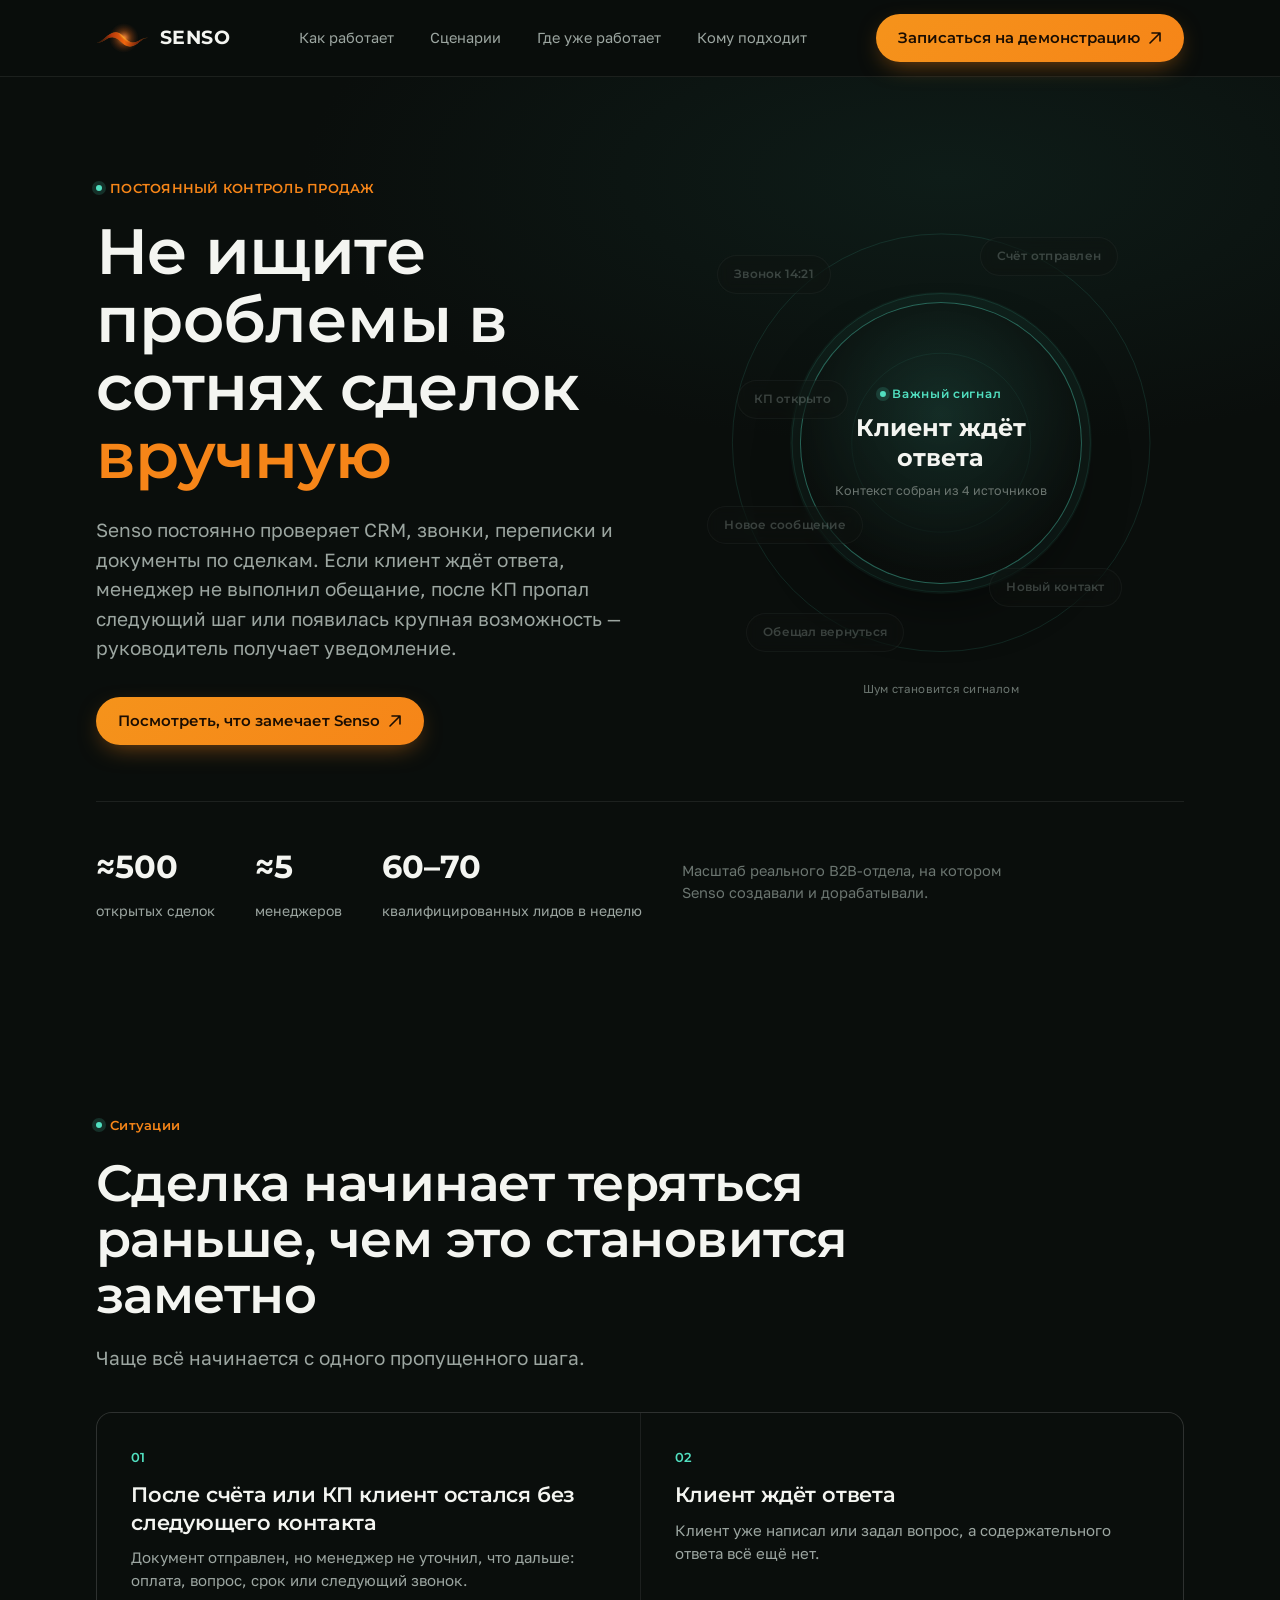
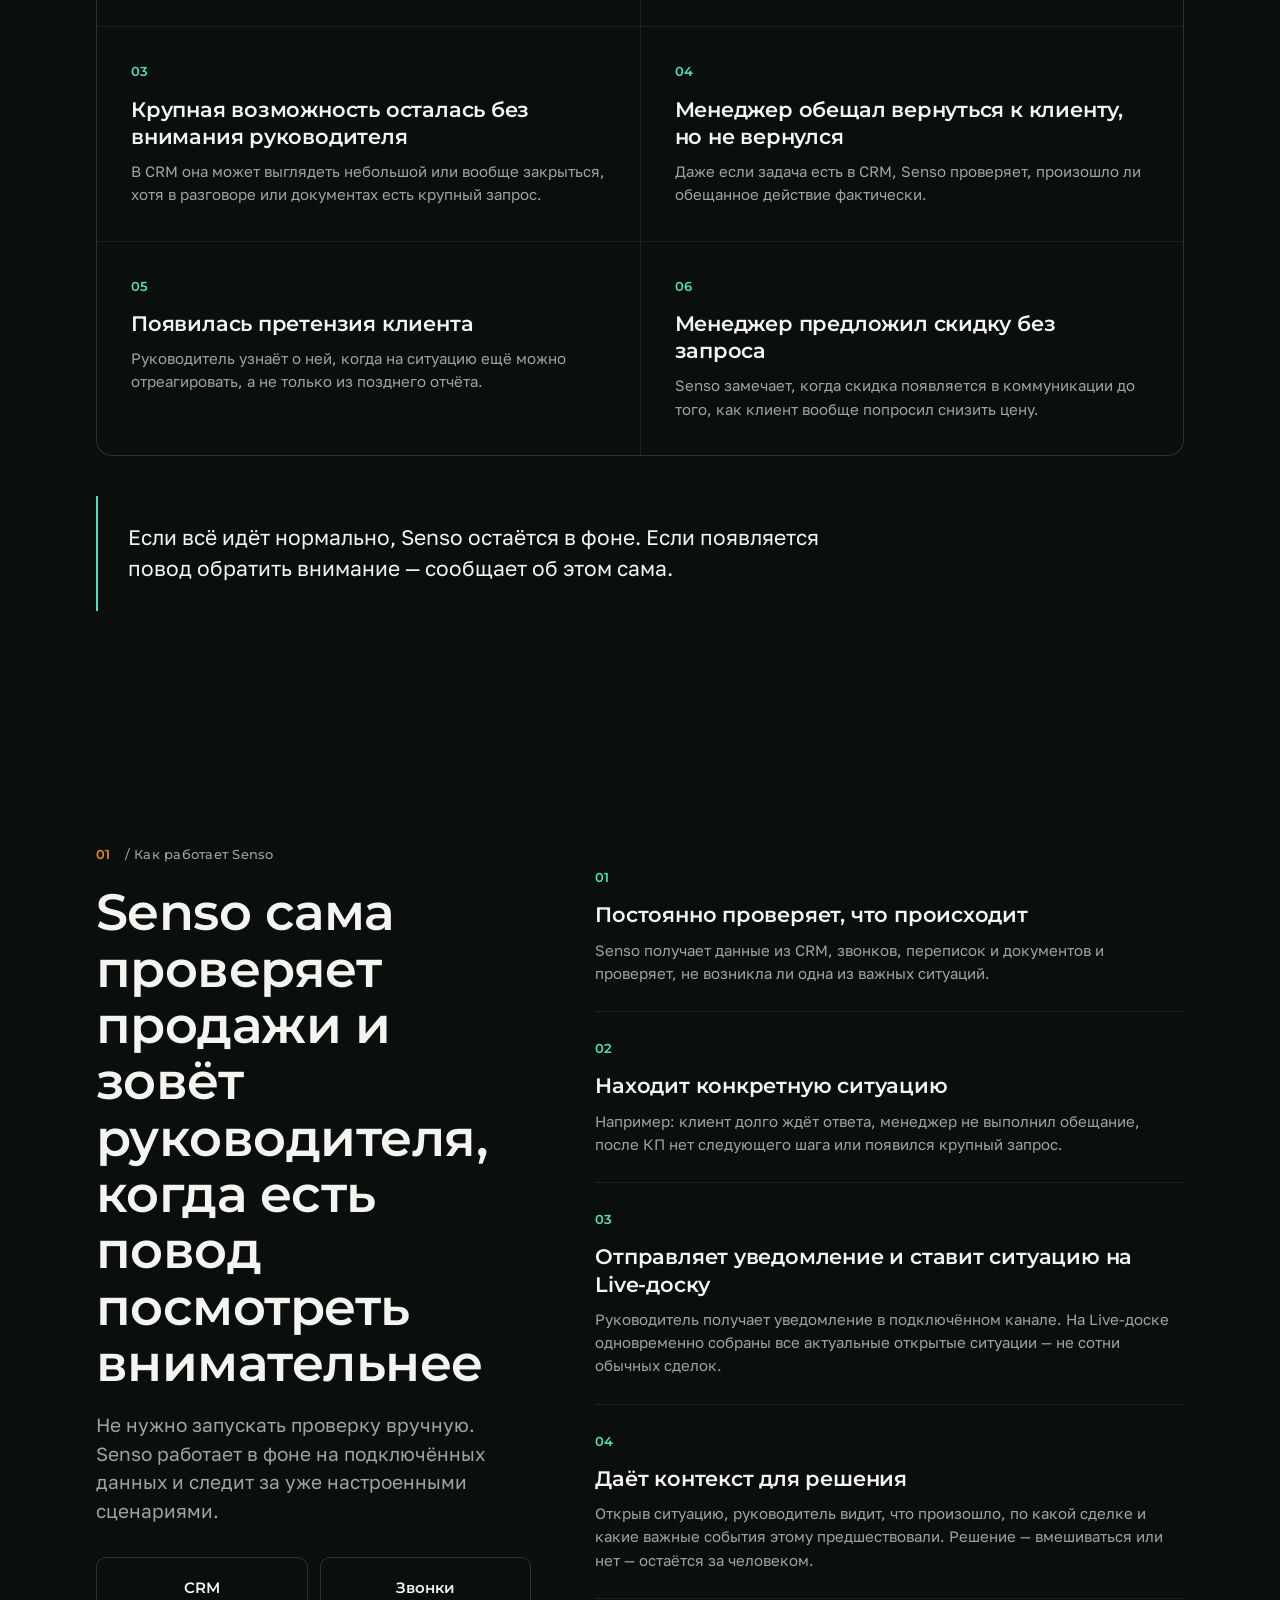
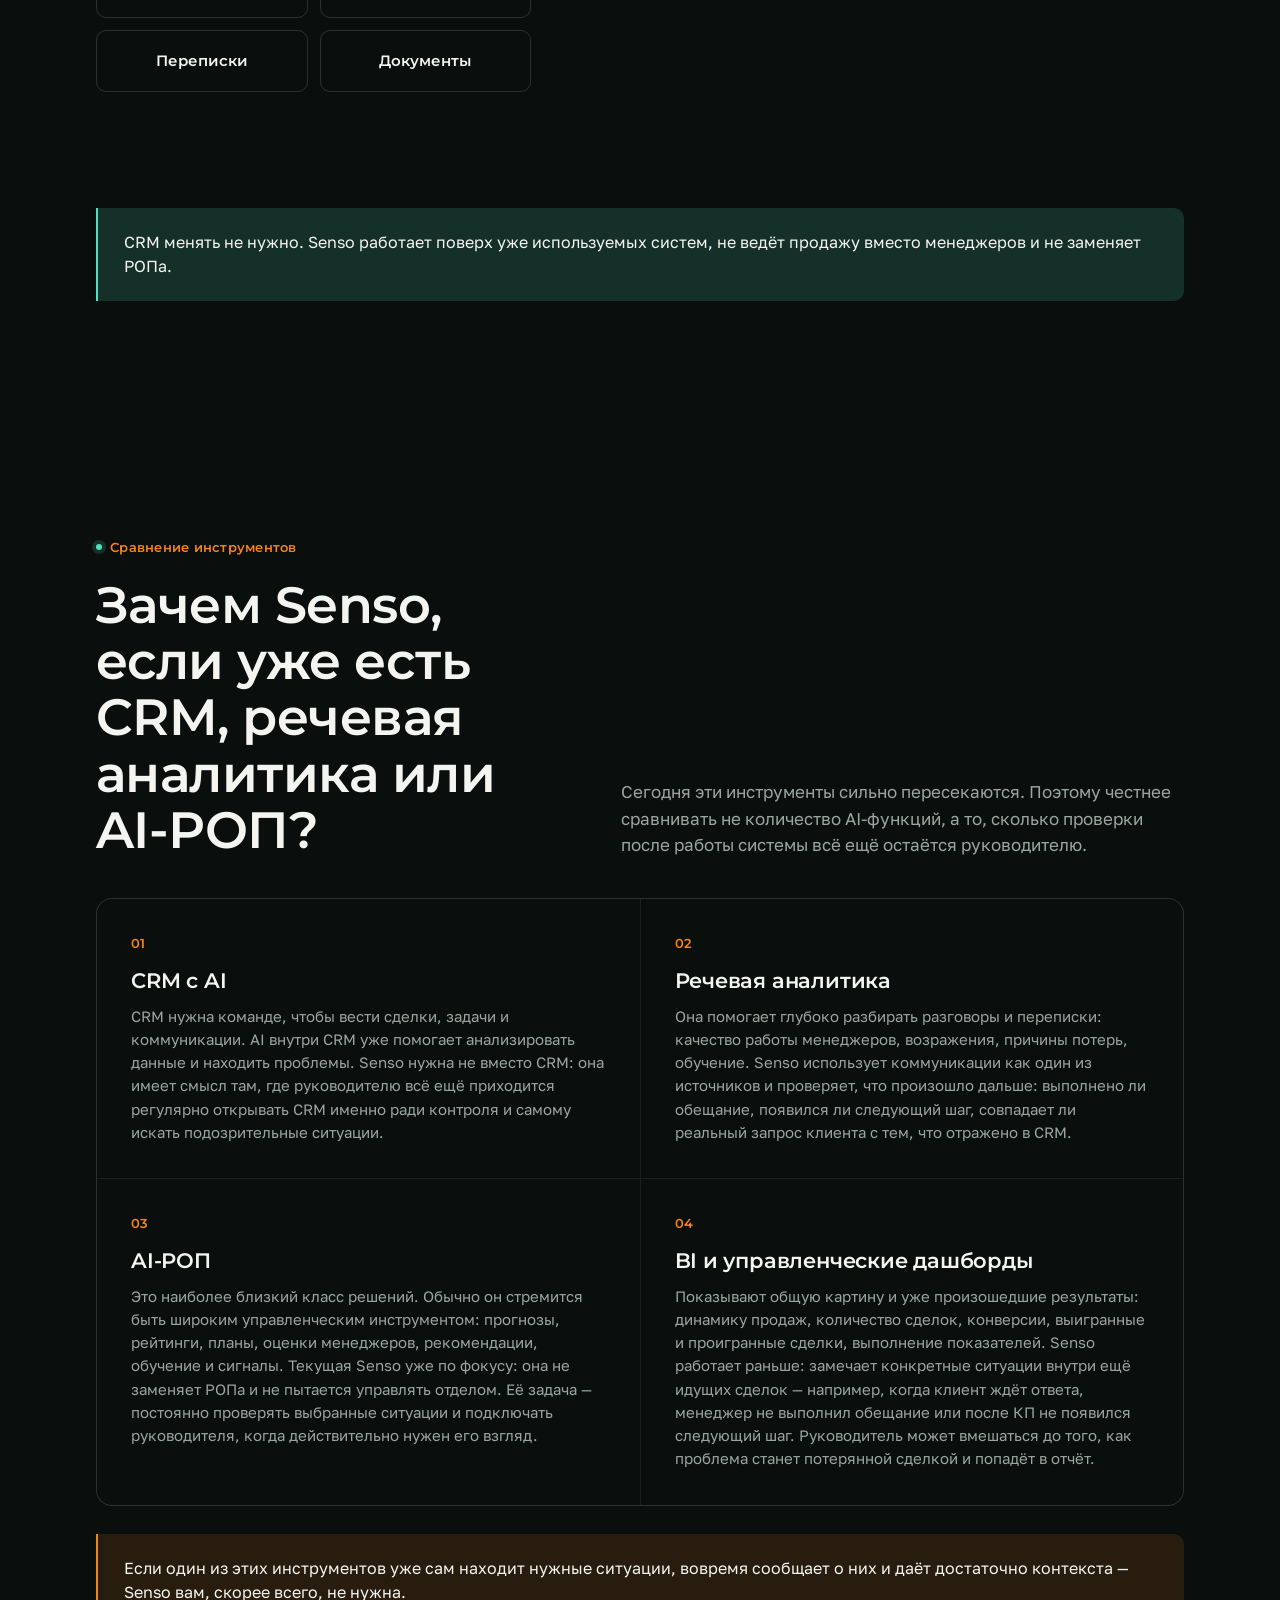
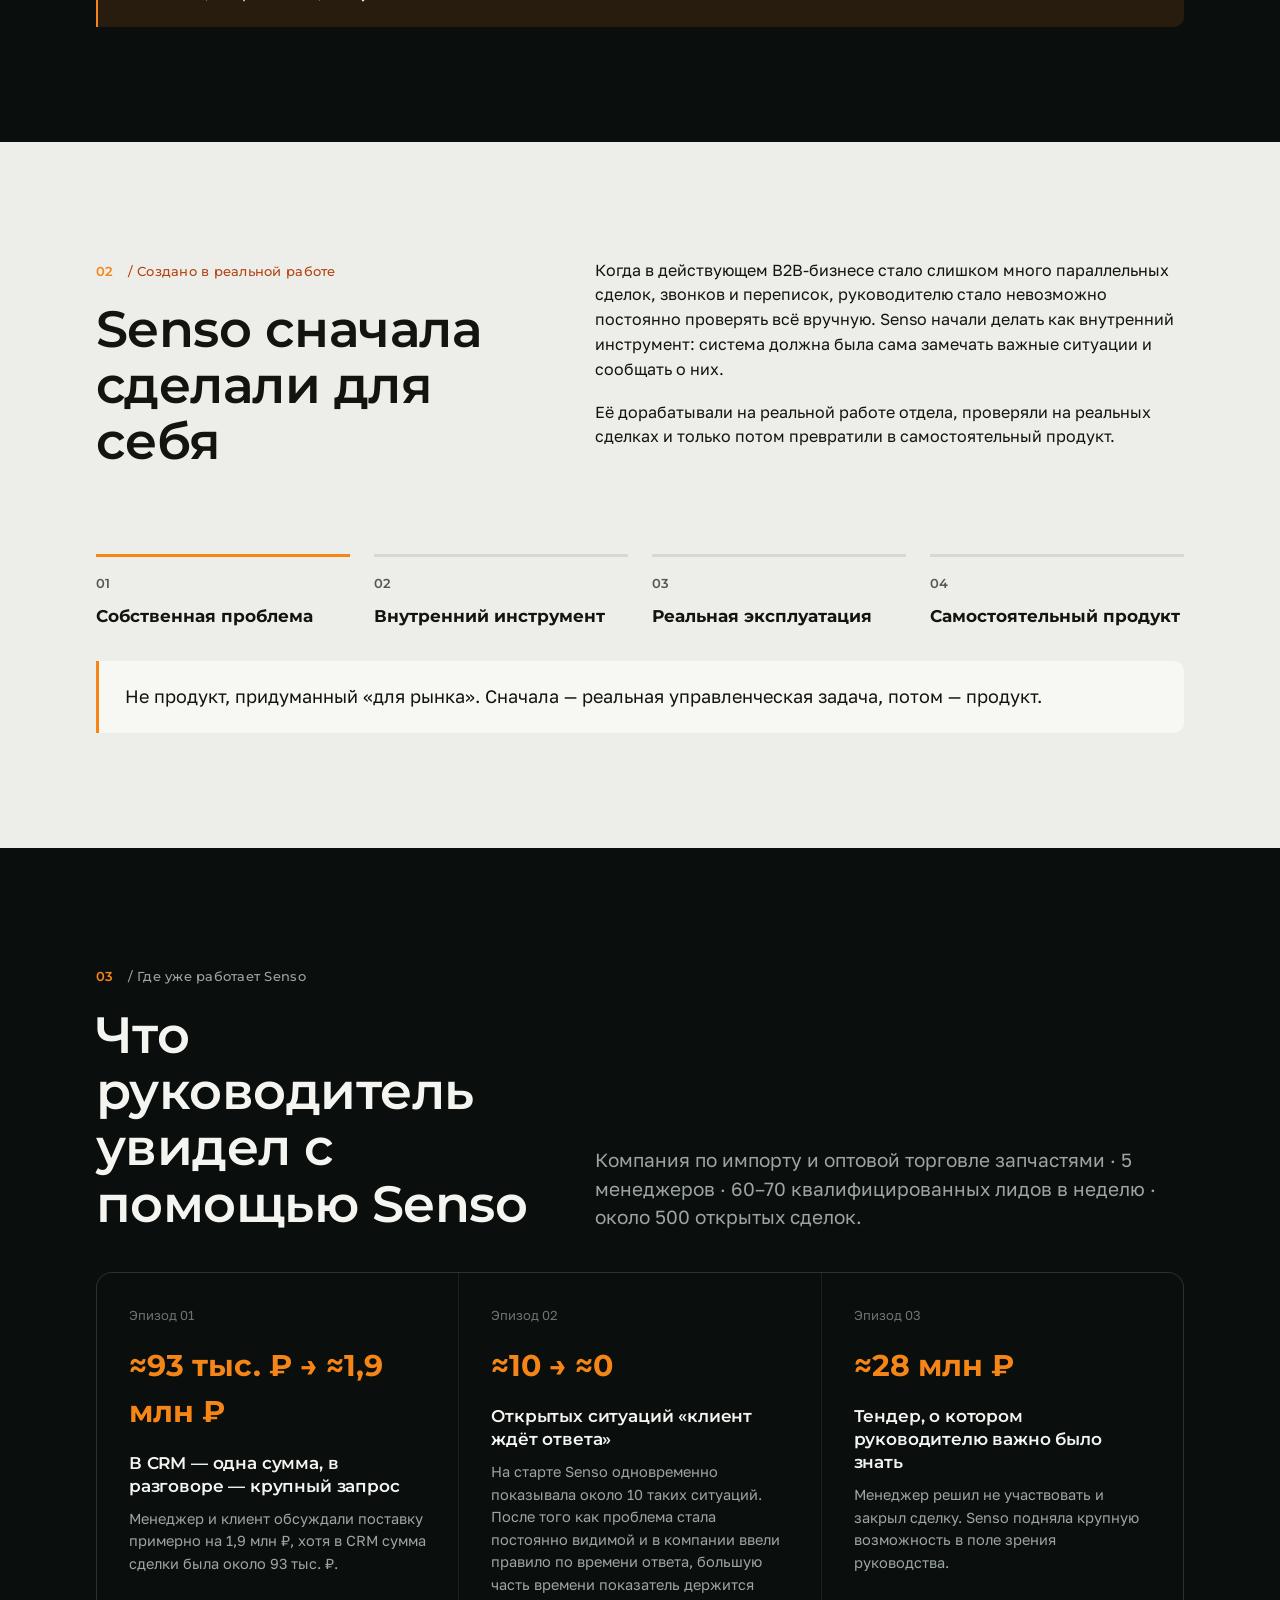
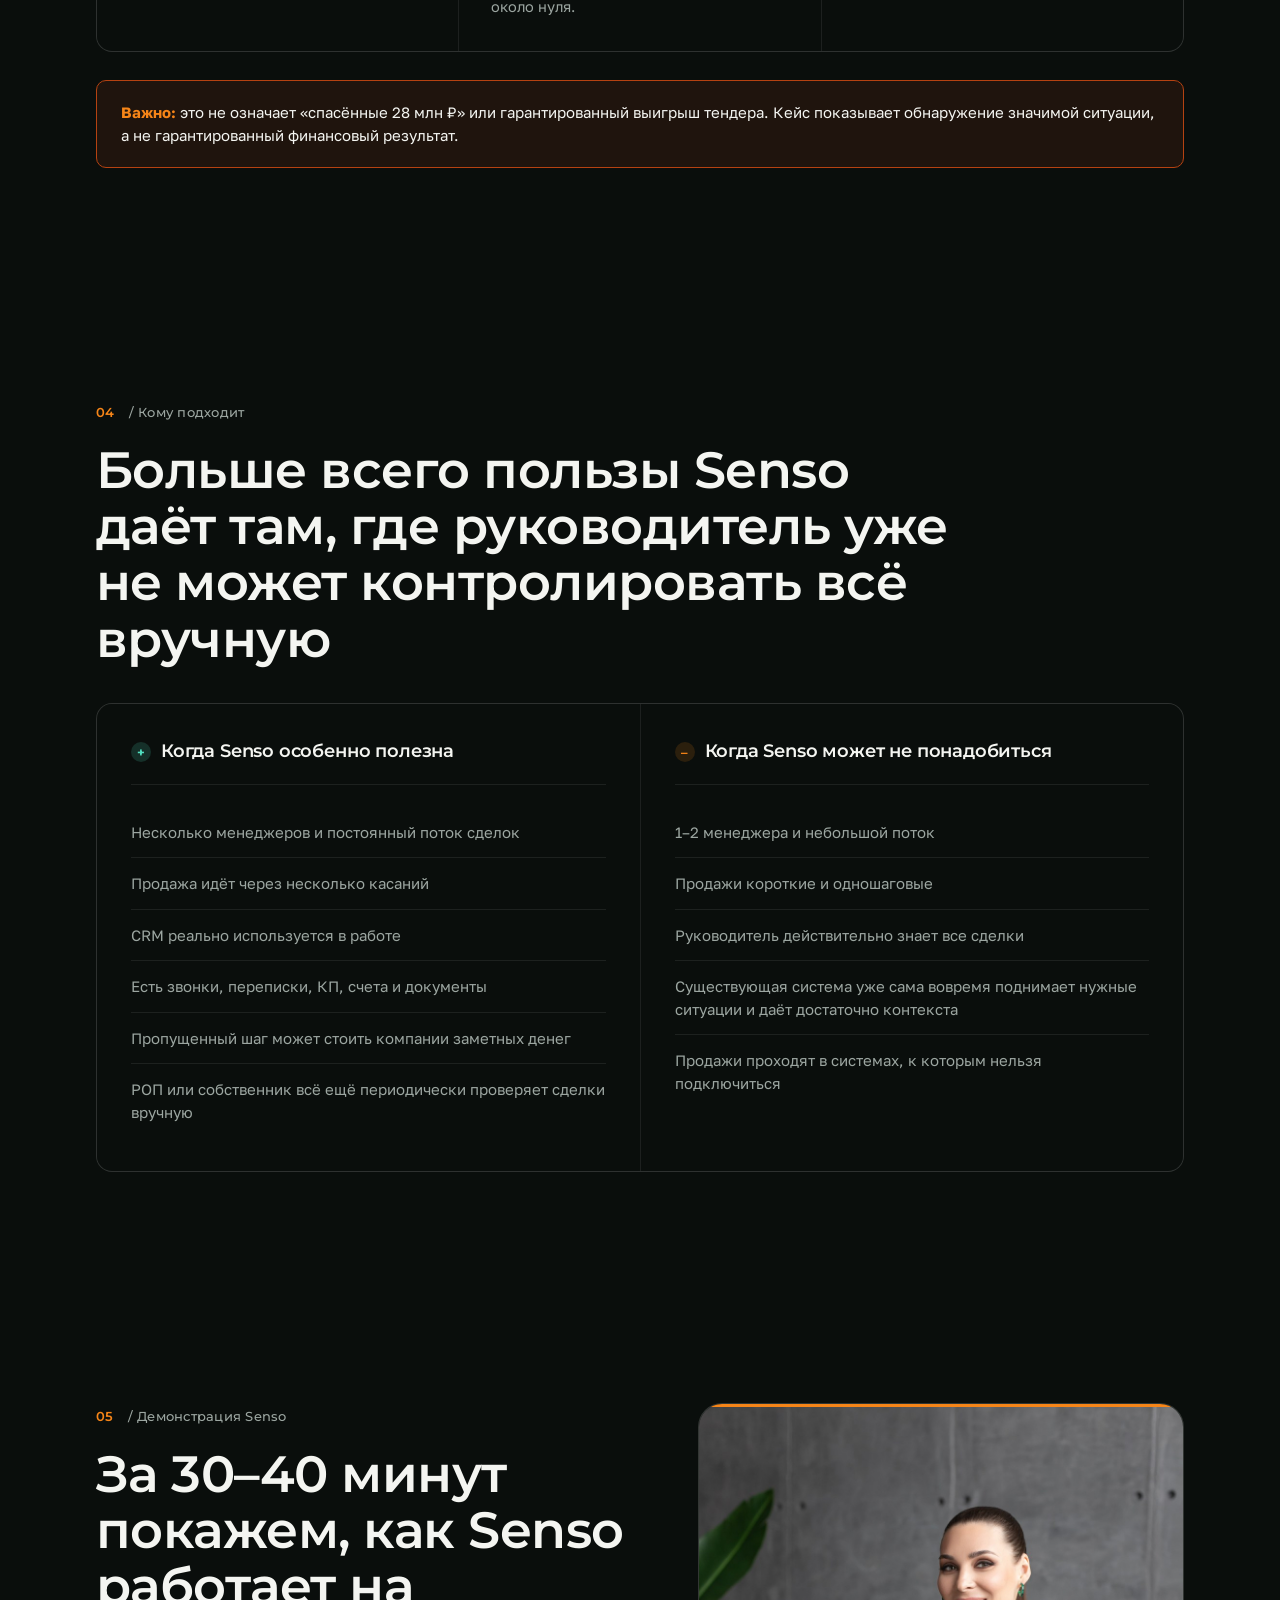
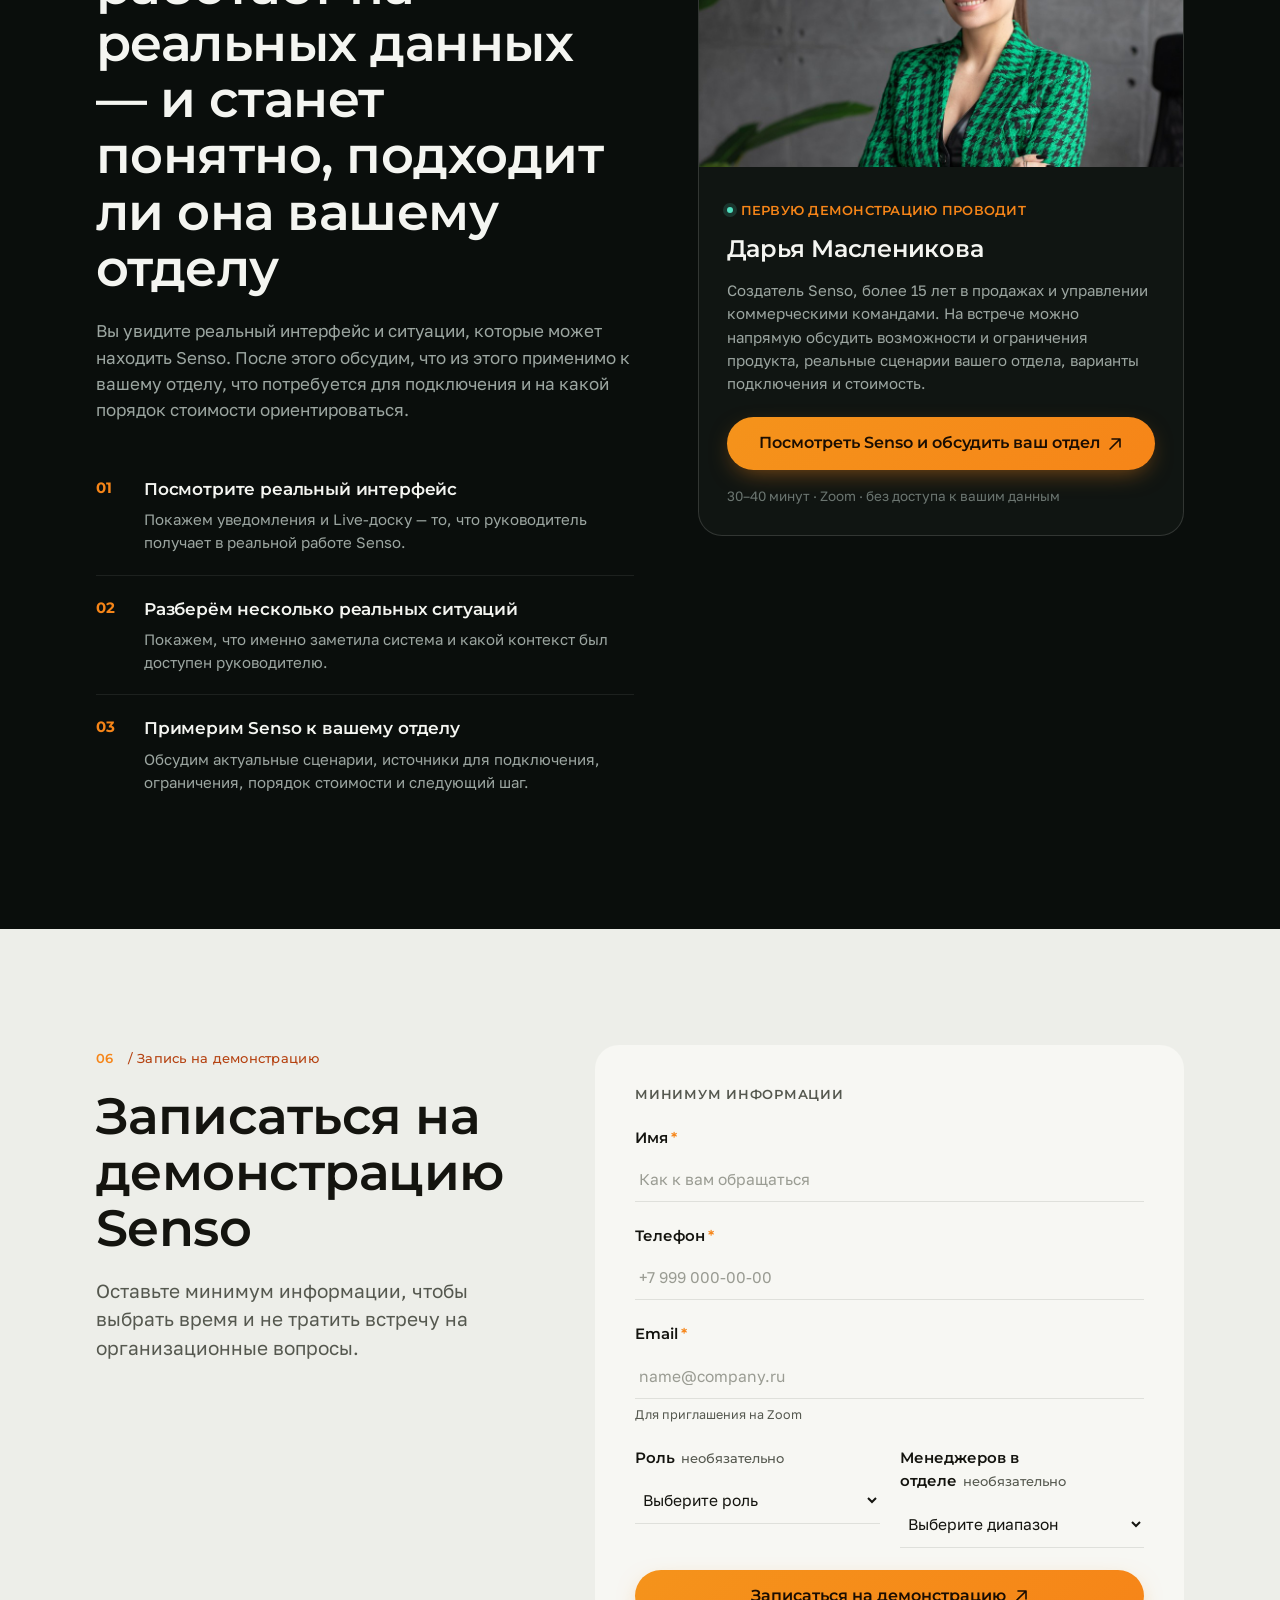
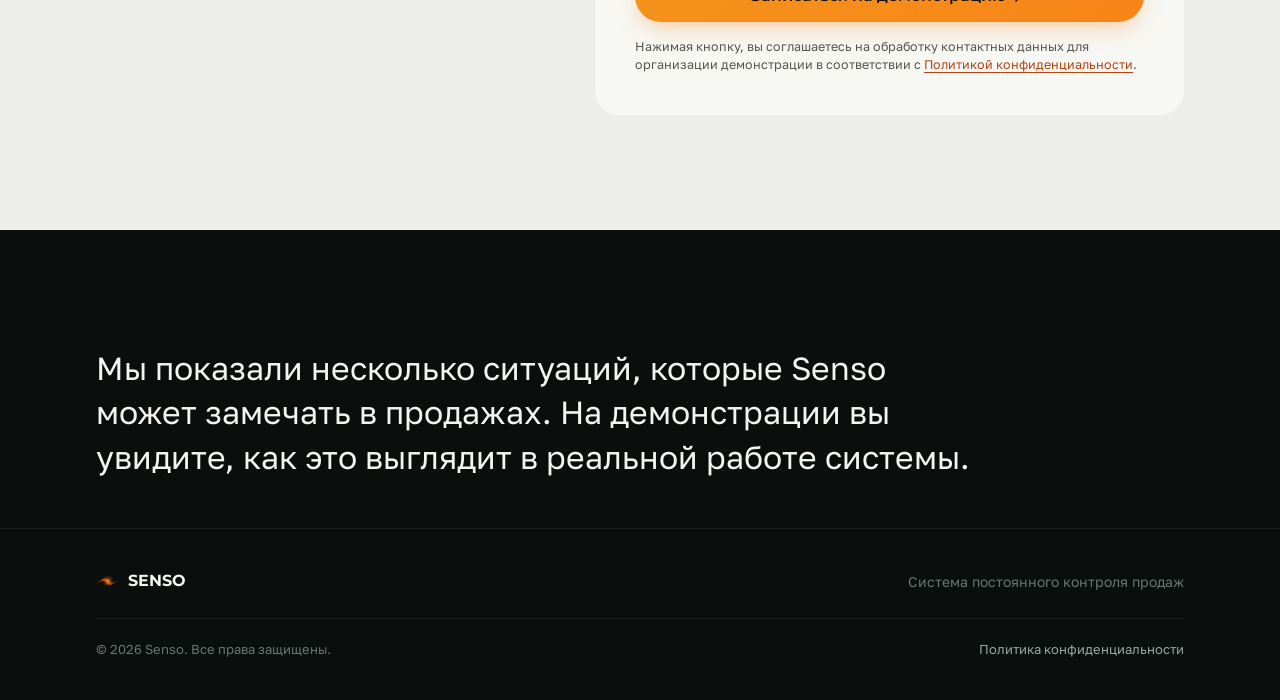
==== commit 13cde643: "Add files via upload" ====
--- a/index.html
+++ b/index.html
@@ -10,6 +10,11 @@
 <meta property="og:description" content="Senso постоянно проверяет CRM, звонки, переписки и документы по сделкам и сообщает руководителю, когда возникает важная ситуация." />
 <meta property="og:type" content="website" />
 <meta property="og:url" content="https://ai-senso.ru/" />
+<meta property="og:image" content="https://ai-senso.ru/assets/img/og-cover.jpg" />
+<meta property="og:image:width" content="1200" />
+<meta property="og:image:height" content="630" />
+<meta name="twitter:card" content="summary_large_image" />
+<meta name="twitter:image" content="https://ai-senso.ru/assets/img/og-cover.jpg" />
 <meta name="robots" content="index, follow" />
 <link rel="icon" href="/assets/img/favicon.svg" type="image/svg+xml" />
 <link rel="icon" href="/assets/img/favicon-96x96.png" sizes="96x96" type="image/png" />
@@ -19,6 +24,19 @@
 <link rel="preconnect" href="https://fonts.gstatic.com" crossorigin />
 <link href="https://fonts.googleapis.com/css2?family=Golos+Text:wght@400;500;600;700&family=Montserrat:wght@500;600;700&display=swap" rel="stylesheet" />
 <link rel="stylesheet" href="/assets/css/style.css" />
+<!-- Yandex.Metrika counter -->
+<script type="text/javascript">
+    (function(m,e,t,r,i,k,a){
+        m[i]=m[i]||function(){(m[i].a=m[i].a||[]).push(arguments)};
+        m[i].l=1*new Date();
+        for (var j = 0; j < document.scripts.length; j++) {if (document.scripts[j].src === r) { return; }}
+        k=e.createElement(t),a=e.getElementsByTagName(t)[0],k.async=1,k.src=r,a.parentNode.insertBefore(k,a)
+    })(window, document,'script','https://mc.yandex.ru/metrika/tag.js?id=111830249', 'ym');
+
+    ym(111830249, 'init', {ssr:true, webvisor:true, clickmap:true, ecommerce:"dataLayer", referrer: document.referrer, url: location.href, accurateTrackBounce:true, trackLinks:true});
+</script>
+<noscript><div><img src="https://mc.yandex.ru/watch/111830249" style="position:absolute; left:-9999px;" alt="" /></div></noscript>
+<!-- /Yandex.Metrika counter -->
 </head>
 <body>
 
@@ -57,6 +75,7 @@
       <a class="btn btn--primary" href="#situations">Посмотреть, что замечает Senso <svg viewBox="0 0 14 14" fill="none"><path d="M2 12L12 2M12 2H4M12 2V10" stroke="currentColor" stroke-width="1.6" stroke-linecap="round" stroke-linejoin="round"/></svg></a>
     </div>
     
+<div class="hero-scene-wrap">
 <div class="hero-scene" data-radar-scene>
   <svg class="radar-rings" viewBox="0 0 600 600" aria-hidden="true">
     <defs>
@@ -81,7 +100,8 @@
 <div class="tag tag--4" style="--x:2%; --y:64%;">Новое сообщение</div>
 <div class="tag tag--5" style="--x:10%; --y:88%;">Обещал вернуться</div>
 <div class="tag tag--6" style="--x:60%; --y:78%;">Новый контакт</div>
-  <span class="scene-caption">Шум становится сигналом</span>
+</div>
+<span class="scene-caption">Шум становится сигналом</span>
 </div>
   </div>
   <div class="container">
@@ -119,12 +139,12 @@
 <span>Звонки</span>
 <span>Переписки</span>
 <span>Документы</span></div>
-      <div class="trust-box">CRM менять не нужно. Senso работает поверх уже используемых систем, не ведёт продажу вместо менеджеров и не заменяет РОПа.</div>
     </div>
     <div class="how-steps" data-reveal><div class="card"><span class="num">01</span><h3>Постоянно проверяет, что происходит</h3><p>Senso получает данные из CRM, звонков, переписок и документов и проверяет, не возникла ли одна из важных ситуаций.</p></div>
 <div class="card"><span class="num">02</span><h3>Находит конкретную ситуацию</h3><p>Например: клиент долго ждёт ответа, менеджер не выполнил обещание, после КП нет следующего шага или появился крупный запрос.</p></div>
 <div class="card"><span class="num">03</span><h3>Отправляет уведомление и ставит ситуацию на Live-доску</h3><p>Руководитель получает уведомление в подключённом канале. На Live-доске одновременно собраны все актуальные открытые ситуации — не сотни обычных сделок.</p></div>
 <div class="card"><span class="num">04</span><h3>Даёт контекст для решения</h3><p>Открыв ситуацию, руководитель видит, что произошло, по какой сделке и какие важные события этому предшествовали. Решение — вмешиваться или нет — остаётся за человеком.</p></div></div>
+    <div class="trust-box" data-reveal>CRM менять не нужно. Senso работает поверх уже используемых систем, не ведёт продажу вместо менеджеров и не заменяет РОПа.</div>
   </div>
 </section>
 
@@ -141,7 +161,7 @@
 <div class="card" data-reveal><span class="num" style="color:var(--orange)">02</span><h3>Речевая аналитика</h3><p>Она помогает глубоко разбирать разговоры и переписки: качество работы менеджеров, возражения, причины потерь, обучение. Senso использует коммуникации как один из источников и проверяет, что произошло дальше: выполнено ли обещание, появился ли следующий шаг, совпадает ли реальный запрос клиента с тем, что отражено в CRM.</p></div>
 <div class="card" data-reveal><span class="num" style="color:var(--orange)">03</span><h3>AI-РОП</h3><p>Это наиболее близкий класс решений. Обычно он стремится быть широким управленческим инструментом: прогнозы, рейтинги, планы, оценки менеджеров, рекомендации, обучение и сигналы. Текущая Senso уже по фокусу: она не заменяет РОПа и не пытается управлять отделом. Её задача — постоянно проверять выбранные ситуации и подключать руководителя, когда действительно нужен его взгляд.</p></div>
 <div class="card" data-reveal><span class="num" style="color:var(--orange)">04</span><h3>BI и управленческие дашборды</h3><p>Показывают общую картину и уже произошедшие результаты: динамику продаж, количество сделок, конверсии, выигранные и проигранные сделки, выполнение показателей. Senso работает раньше: замечает конкретные ситуации внутри ещё идущих сделок — например, когда клиент ждёт ответа, менеджер не выполнил обещание или после КП не появился следующий шаг. Руководитель может вмешаться до того, как проблема станет потерянной сделкой и попадёт в отчёт.</p></div></div>
-    <div class="trust-box trust-box--orange" style="margin-top:28px" data-reveal>Если ваш текущий инструмент уже сам находит нужные вам ситуации, сообщает о них вовремя и даёт достаточно контекста, Senso может не дать дополнительной пользы.</div>
+    <div class="trust-box trust-box--orange" style="margin-top:28px" data-reveal>Если один из этих инструментов уже сам находит нужные ситуации, вовремя сообщает о них и даёт достаточно контекста — Senso вам, скорее всего, не нужна.</div>
   </div>
 </section>
 
@@ -172,7 +192,7 @@
         <span class="eyebrow eyebrow--path"><b>03</b> / Где уже работает Senso</span>
         <h2 class="section-heading" style="margin-bottom:0">Что руководитель увидел с помощью Senso</h2>
       </div>
-      <p class="section-sub" data-reveal style="margin-bottom:0">Компания по импорту и оптовой торговле запчастями · около 5 менеджеров · 60–70 квалифицированных лидов в неделю · около 500 открытых сделок.</p>
+      <p class="section-sub" data-reveal style="margin-bottom:0">Компания по импорту и оптовой торговле запчастями · 5 менеджеров · 60–70 квалифицированных лидов в неделю · около 500 открытых сделок.</p>
     </div>
     <div class="episodes" data-reveal-group><div class="episode" data-reveal><span class="ep-label">Эпизод 01</span><div class="ep-figure">≈93 тыс. ₽ → ≈1,9 млн ₽</div><h4>В CRM — одна сумма, в разговоре — крупный запрос</h4><p>Менеджер и клиент обсуждали поставку примерно на 1,9 млн ₽, хотя в CRM сумма сделки была около 93 тыс. ₽.</p></div>
 <div class="episode" data-reveal><span class="ep-label">Эпизод 02</span><div class="ep-figure">≈10 → ≈0</div><h4>Открытых ситуаций «клиент ждёт ответа»</h4><p>На старте Senso одновременно показывала около 10 таких ситуаций. После того как проблема стала постоянно видимой и в компании ввели правило по времени ответа, большую часть времени показатель держится около нуля.</p></div>
@@ -184,7 +204,7 @@
 <section class="section" id="who-for">
   <div class="container">
     <span class="eyebrow eyebrow--path"><b>04</b> / Кому подходит</span>
-    <h2 class="section-heading" data-reveal>Больше всего пользы Senso даёт там, где руководитель уже не может видеть всё вручную</h2>
+    <h2 class="section-heading" data-reveal>Больше всего пользы Senso даёт там, где руководитель уже не может контролировать всё вручную</h2>
     <div class="who-grid" style="margin-top:36px" data-reveal>
       <div class="who-col who-col--yes">
         <h3><span class="mark">+</span>Когда Senso особенно полезна</h3>
@@ -212,7 +232,7 @@
     <div class="demo-copy" data-reveal>
       <span class="eyebrow eyebrow--path"><b>05</b> / Демонстрация Senso</span>
       <h2 class="section-heading" style="margin-bottom:0">За 30–40 минут покажем, как Senso работает на реальных данных — и станет понятно, подходит ли она вашему отделу</h2>
-      <p class="lead">Вы увидите реальный интерфейс Senso и несколько ситуаций, которые система обнаружила в действующем B2B-бизнесе. После этого обсудим, что из этого применимо к вашему отделу, что потребуется для подключения, какие есть ограничения и на какой порядок стоимости ориентироваться.</p>
+      <p class="lead">Вы увидите реальный интерфейс и ситуации, которые может находить Senso. После этого обсудим, что из этого применимо к вашему отделу, что потребуется для подключения и на какой порядок стоимости ориентироваться.</p>
       <ul class="demo-steps"><li><span class="d-num">01</span><div><h4>Посмотрите реальный интерфейс</h4><p>Покажем уведомления и Live-доску — то, что руководитель получает в реальной работе Senso.</p></div></li>
 <li><span class="d-num">02</span><div><h4>Разберём несколько реальных ситуаций</h4><p>Покажем, что именно заметила система и какой контекст был доступен руководителю.</p></div></li>
 <li><span class="d-num">03</span><div><h4>Примерим Senso к вашему отделу</h4><p>Обсудим актуальные сценарии, источники для подключения, ограничения, порядок стоимости и следующий шаг.</p></div></li></ul>
--- a/assets/css/style.css
+++ b/assets/css/style.css
@@ -64,7 +64,7 @@
 
 a { color: inherit; text-decoration: none; }
 
-h1, h2, h3, h4 { font-family: var(--font-display); font-weight: 600; margin: 0; letter-spacing: -0.01em; overflow-wrap: break-word; hyphens: auto; }
+h1, h2, h3, h4 { font-family: var(--font-display); font-weight: 600; margin: 0; letter-spacing: -0.01em; overflow-wrap: break-word; }
 
 p { margin: 0; }
 
@@ -203,13 +203,16 @@
   font-weight: 600;
   font-size: 14.5px;
   white-space: nowrap;
+  overflow-wrap: normal;
+  word-break: keep-all;
   padding: 13px 22px;
   border-radius: 999px;
   border: none;
   cursor: pointer;
   transition: transform .25s var(--ease-out), box-shadow .25s var(--ease-out), background .25s var(--ease-out);
-  white-space: nowrap;
-}
+}
+
+.btn svg { flex-shrink: 0; }
 
 .btn svg { width: 14px; height: 14px; transition: transform .25s var(--ease-out); }
 .btn:hover svg { transform: translate(2px, -2px); }
@@ -233,7 +236,17 @@
   box-shadow: 0 14px 30px -10px rgba(246, 133, 24, 0.7);
 }
 
-.btn--block { width: 100%; justify-content: center; padding: 16px 22px; font-size: 15.5px; }
+.btn--block {
+  width: 100%;
+  justify-content: center;
+  padding: 16px 22px;
+  font-size: 15.5px;
+  white-space: normal;
+  overflow-wrap: break-word;
+  word-break: normal;
+  text-align: center;
+  line-height: 1.3;
+}
 
 .nav-toggle {
   display: none;
@@ -383,15 +396,15 @@
 .tag {
   position: absolute;
   left: var(--x); top: var(--y);
-  background: rgba(16, 21, 18, 0.9);
-  border: 1px solid var(--ink-border-strong);
+  background: rgba(16, 21, 18, 0.65);
+  border: 1px solid var(--ink-border);
   border-radius: 999px;
   padding: 9px 16px;
   font-family: var(--font-display);
   font-weight: 600;
   font-size: 12px;
   letter-spacing: 0.02em;
-  color: var(--text-on-dark-muted);
+  color: var(--text-on-dark-faint);
   white-space: nowrap;
   backdrop-filter: blur(6px);
   opacity: 0;
@@ -400,7 +413,7 @@
   animation: tag-float 6s ease-in-out infinite;
 }
 
-.hero-scene.is-active .tag { opacity: 1; transform: none; }
+.hero-scene.is-active .tag { opacity: .5; transform: none; }
 .tag--1 { transition-delay: .1s; animation-delay: 0s; }
 .tag--2 { transition-delay: .22s; animation-delay: .8s; }
 .tag--3 { transition-delay: .34s; animation-delay: 1.6s; }
@@ -414,16 +427,16 @@
 }
 
 .scene-caption {
-  position: absolute;
-  right: 4%;
-  bottom: -6px;
+  display: block;
+  text-align: center;
+  margin-top: 14px;
   font-size: 11.5px;
   color: var(--text-on-dark-faint);
   letter-spacing: 0.02em;
   opacity: 0;
   transition: opacity .6s var(--ease-out) .9s;
 }
-.hero-scene.is-active .scene-caption { opacity: 1; }
+.hero-scene.is-active + .scene-caption { opacity: 1; }
 
 @media (max-width: 1080px) {
   .signal-core { width: min(64%, 260px); }
@@ -433,6 +446,7 @@
 @media (max-width: 600px) {
   .hero-scene { min-height: 300px; transform: scale(.86); margin: 0 -20px; }
   .tag--4, .tag--6 { display: none; }
+  .scene-caption { margin-top: -14px; }
 }
 
 /* -------------------- Stats bar -------------------- */
@@ -535,6 +549,11 @@
   padding: 22px 26px;
   font-size: 16px;
   line-height: 1.55;
+}
+
+.how-layout .trust-box {
+  grid-column: 1 / -1;
+  margin-top: clamp(8px, 3vw, 20px);
 }
 
 .trust-box--orange {
@@ -745,13 +764,14 @@
     visibility: visible;
     transition: clip-path .3s var(--ease-out);
   }
-  .site-nav-drawer a { display: block; padding: 16px 0; font-size: 18px; border-bottom: 1px solid var(--ink-border); }
+  .site-nav-drawer a:not(.btn) { display: block; padding: 16px 0; font-size: 18px; border-bottom: 1px solid var(--ink-border); }
   .site-nav-drawer .btn { margin-top: 20px; }
 
   .hero-grid, .how-layout, .origin-layout, .demo-layout, .form-layout,
   .compare-header-grid, .case-header { grid-template-columns: 1fr; }
 
-  .hero-scene { order: -1; min-height: 320px; }
+  .hero-scene-wrap { order: -1; }
+  .hero-scene { min-height: 320px; }
   .daria-card { position: static; }
 }
 
@@ -770,6 +790,7 @@
   .brand span { font-size: 17px; }
   .brand img { height: 26px; }
   .btn { padding: 12px 18px; font-size: 14px; }
+  .btn--block { font-size: 13.5px; padding: 14px 16px; gap: 6px; }
   .hero { padding-top: 32px; }
   .hero-copy h1 { font-size: 34px; }
   .timeline { grid-template-columns: 1fr 1fr; gap: 20px; }
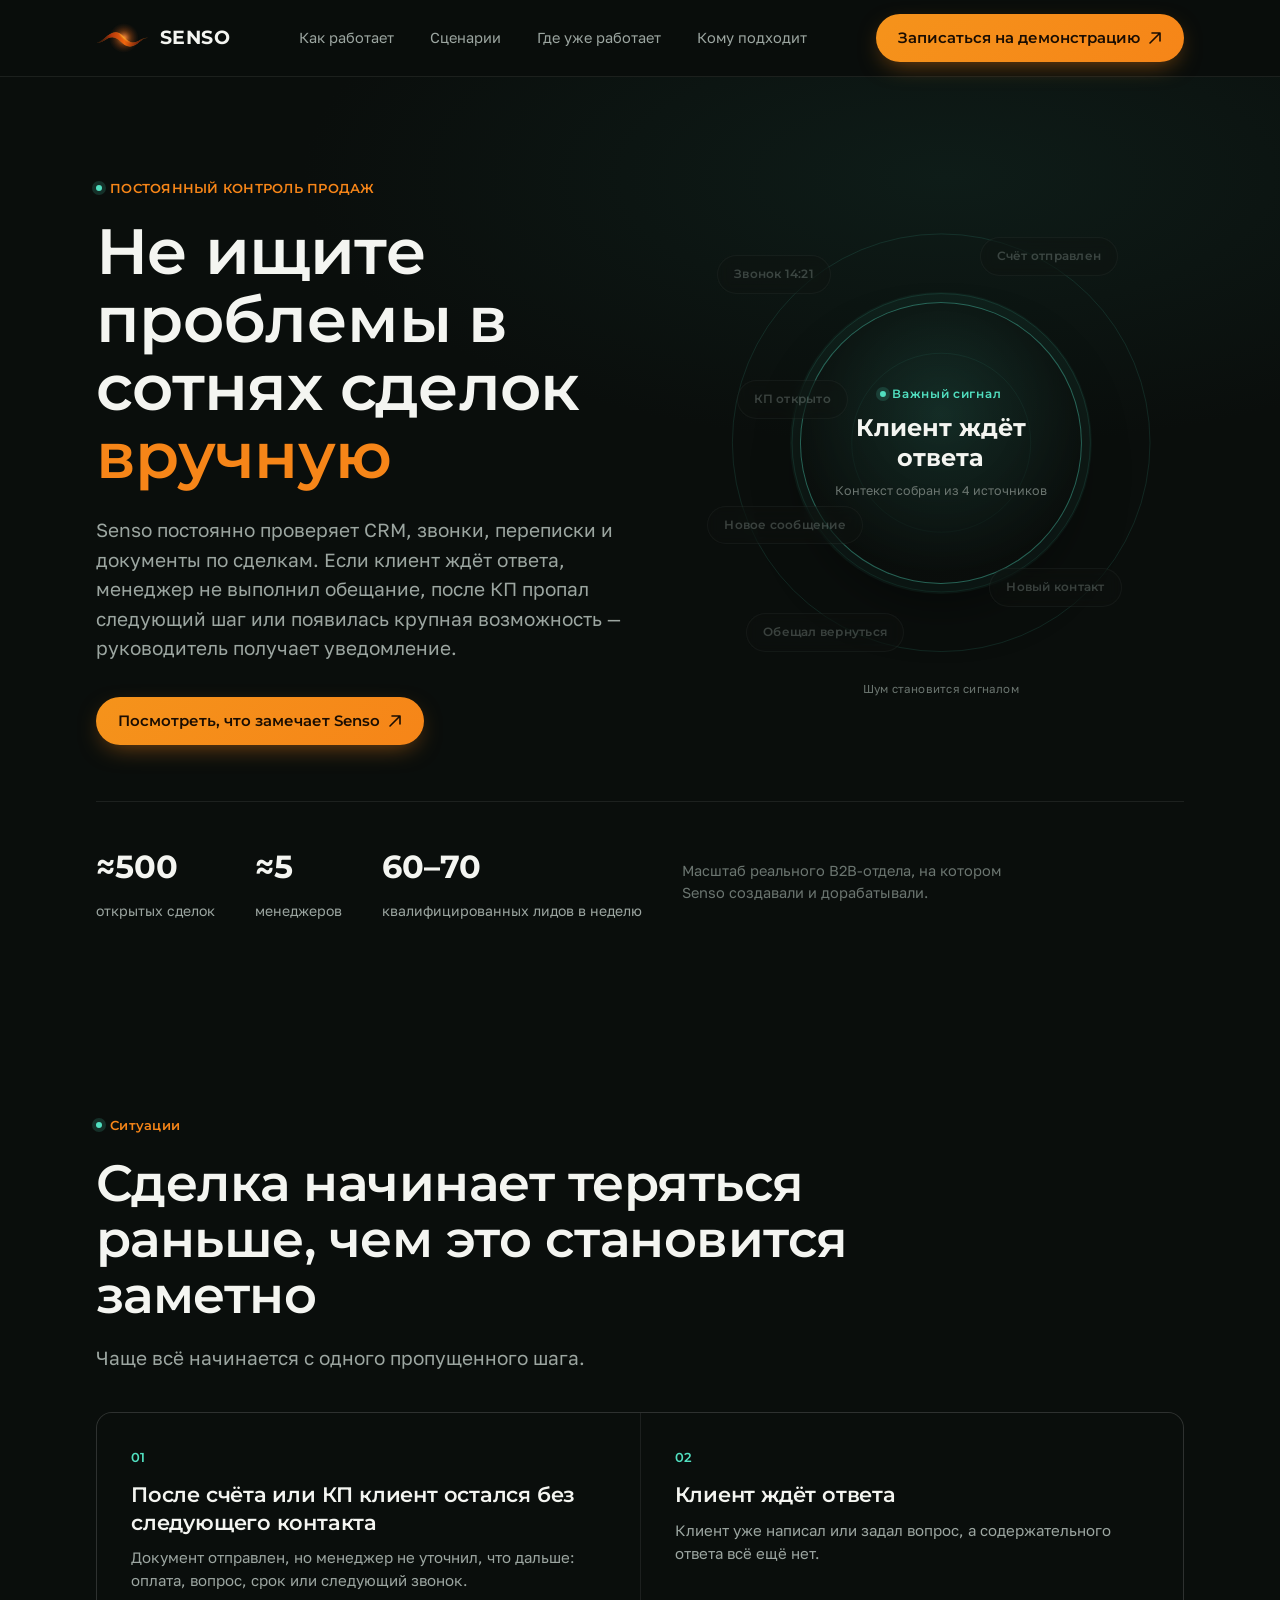
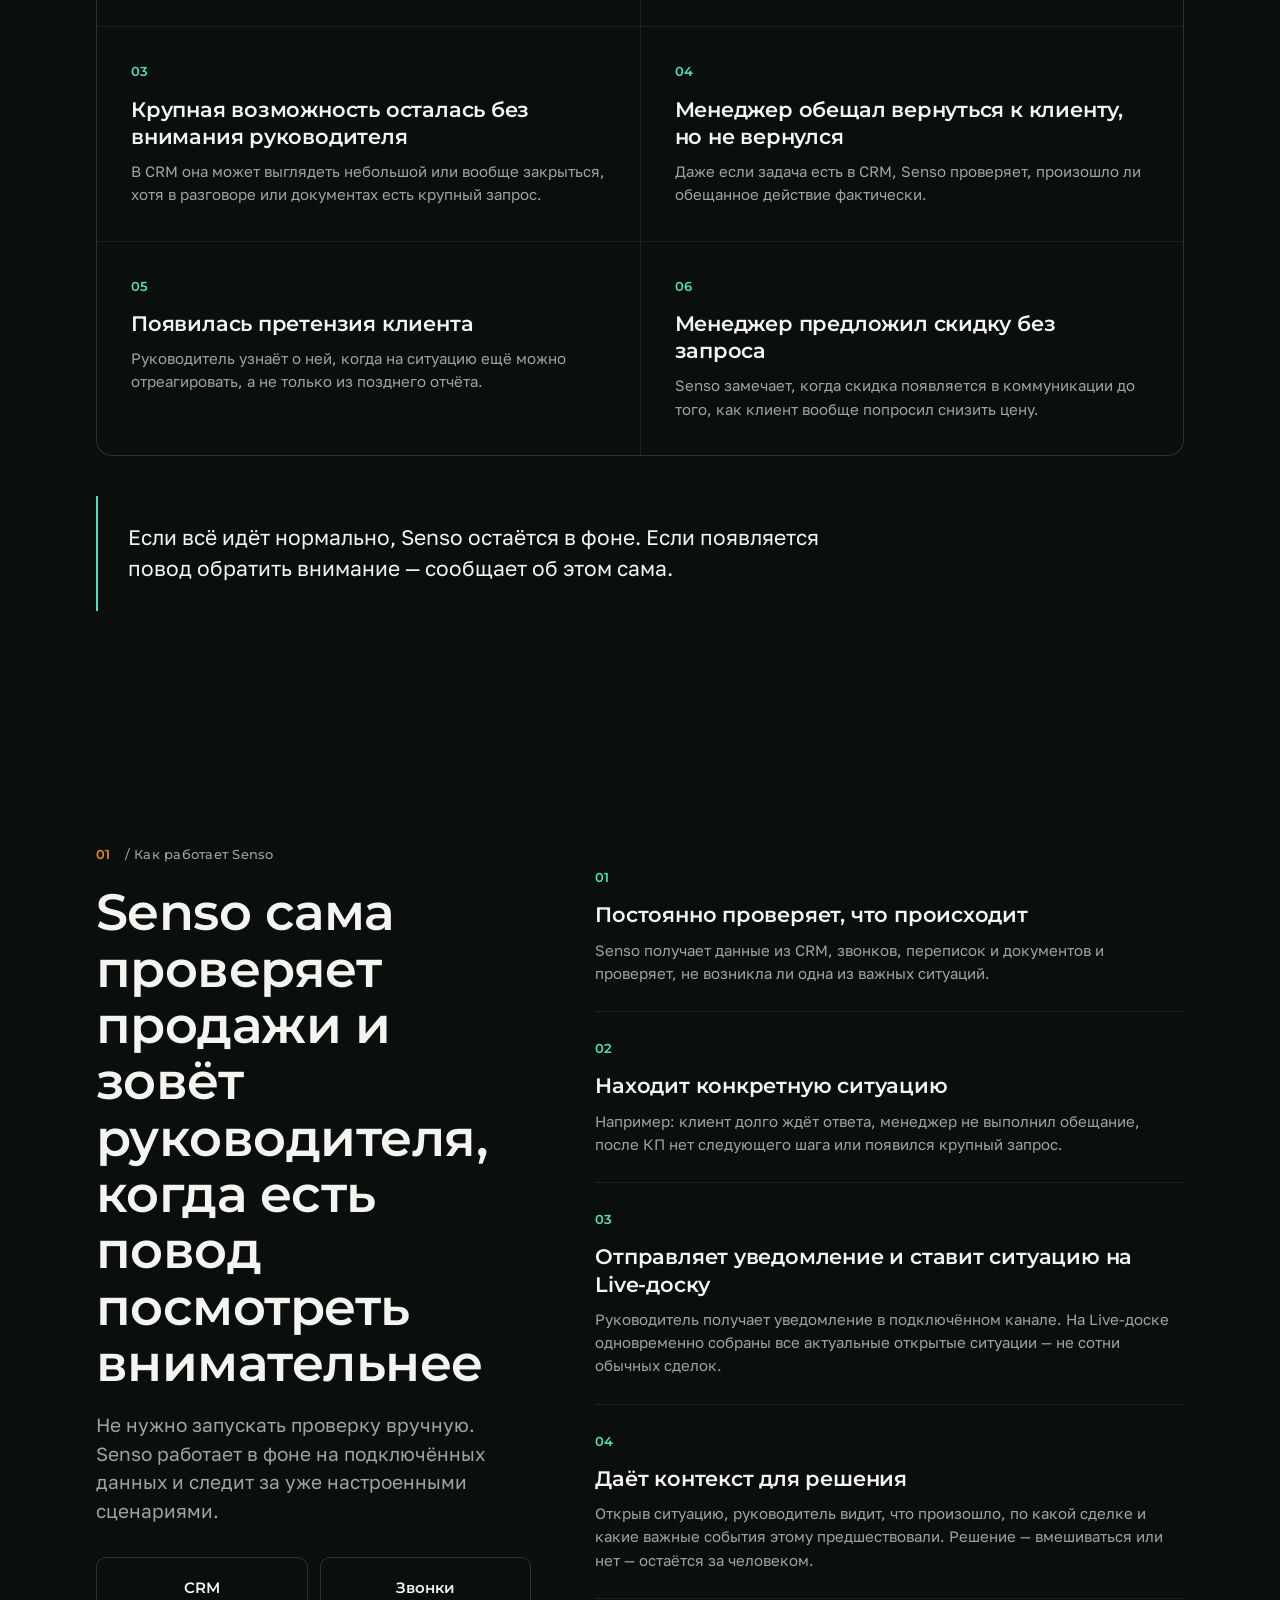
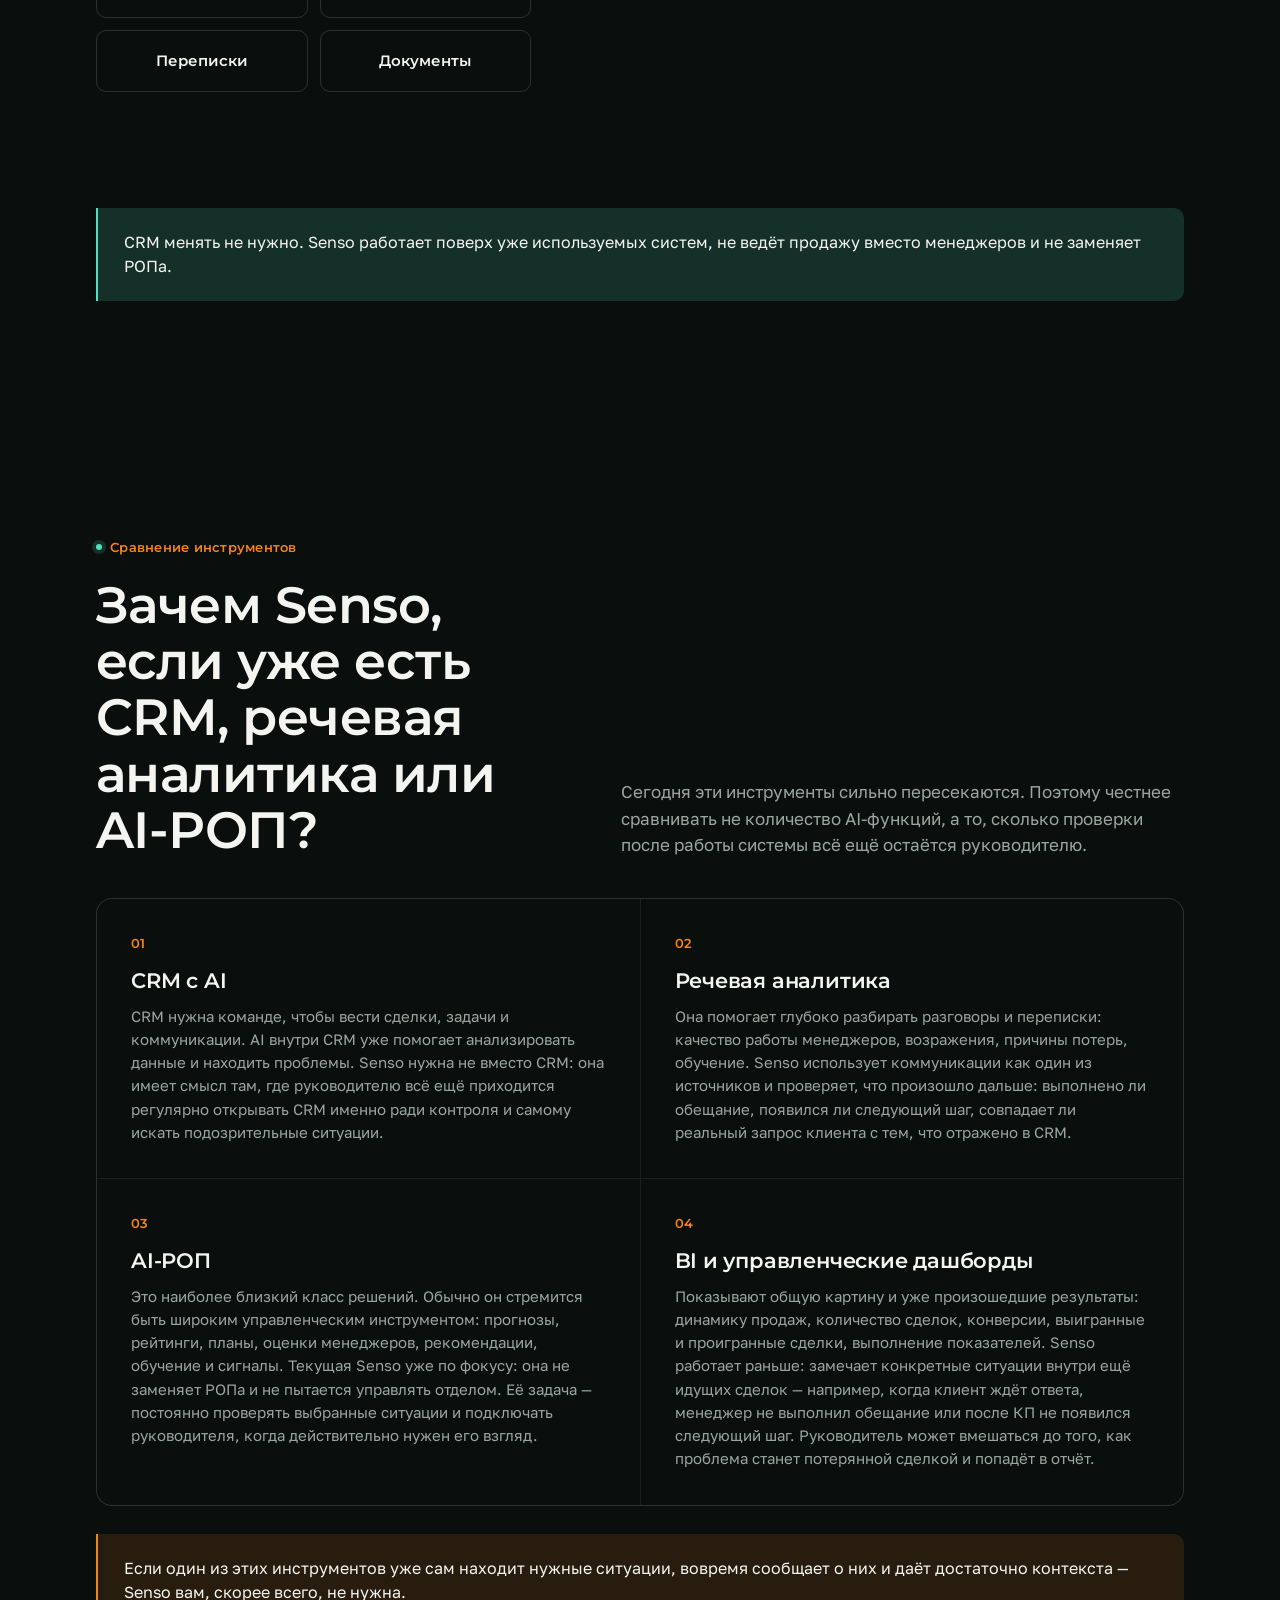
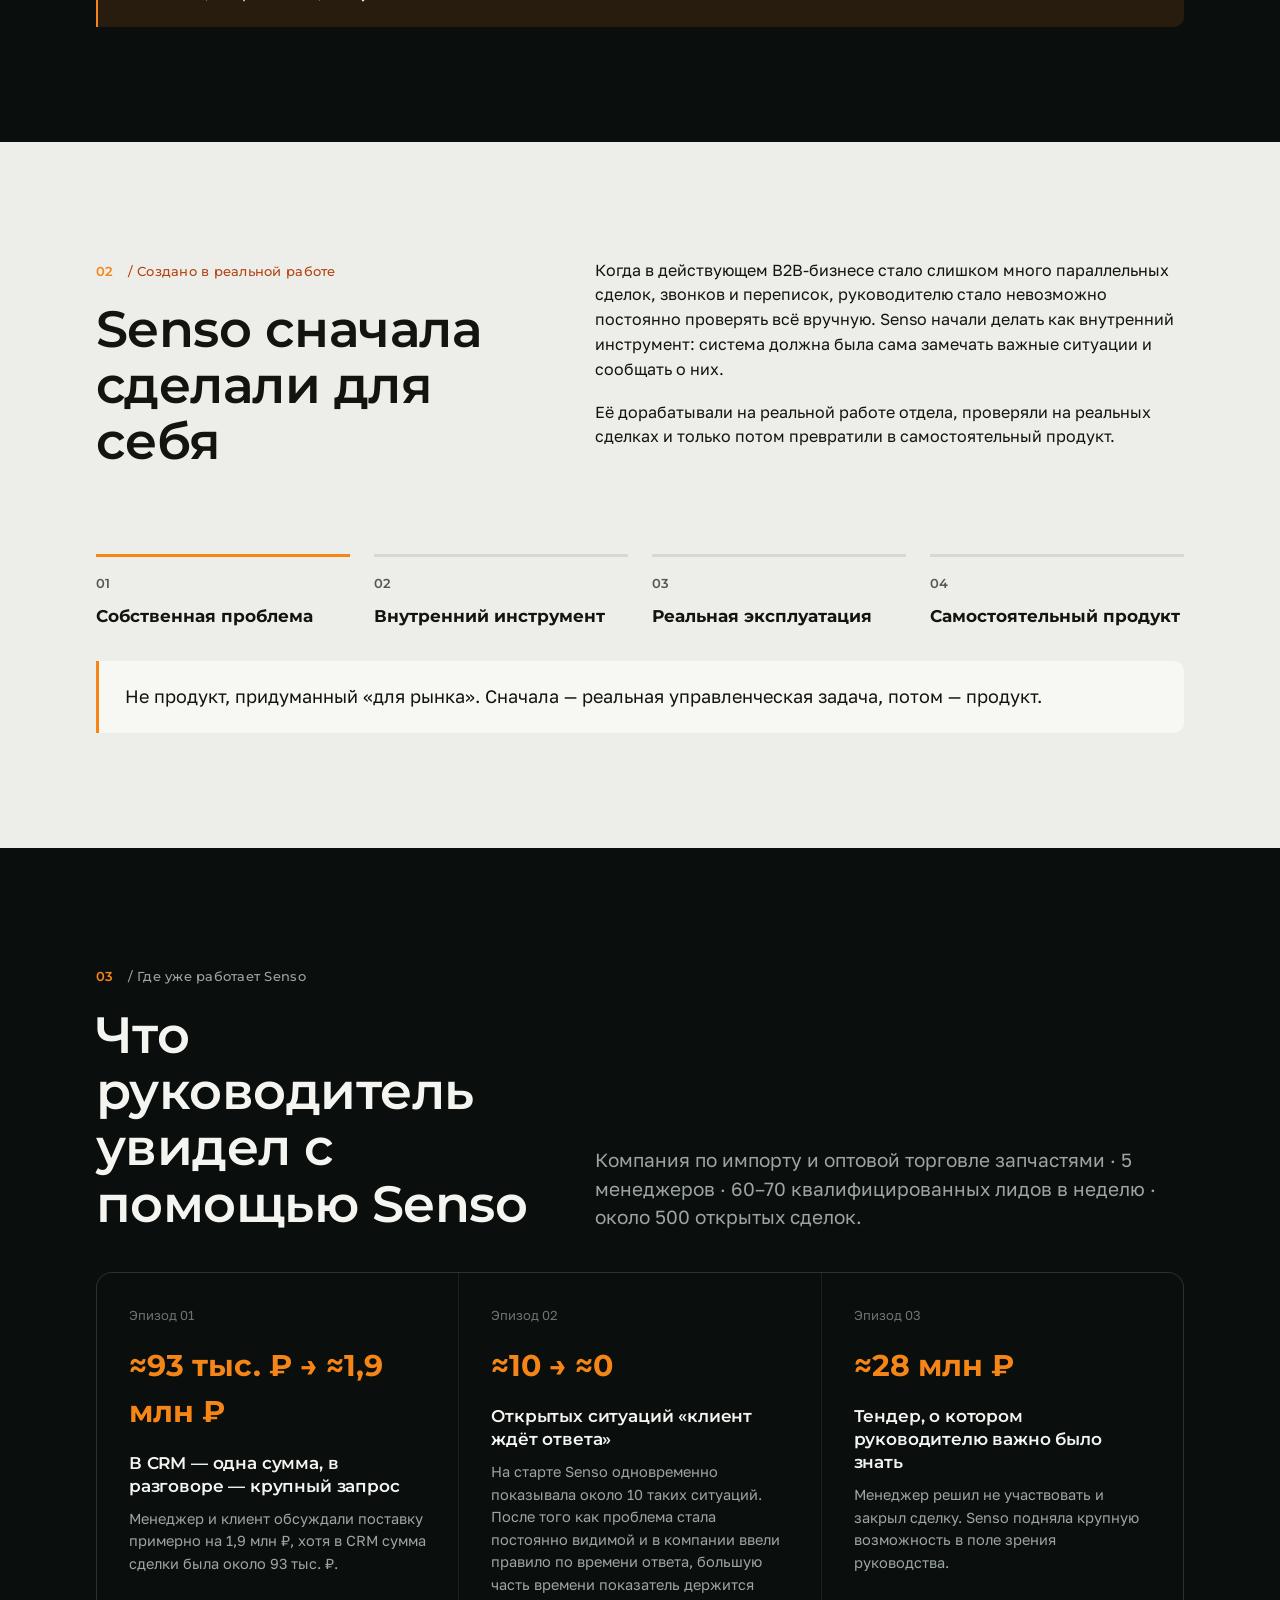
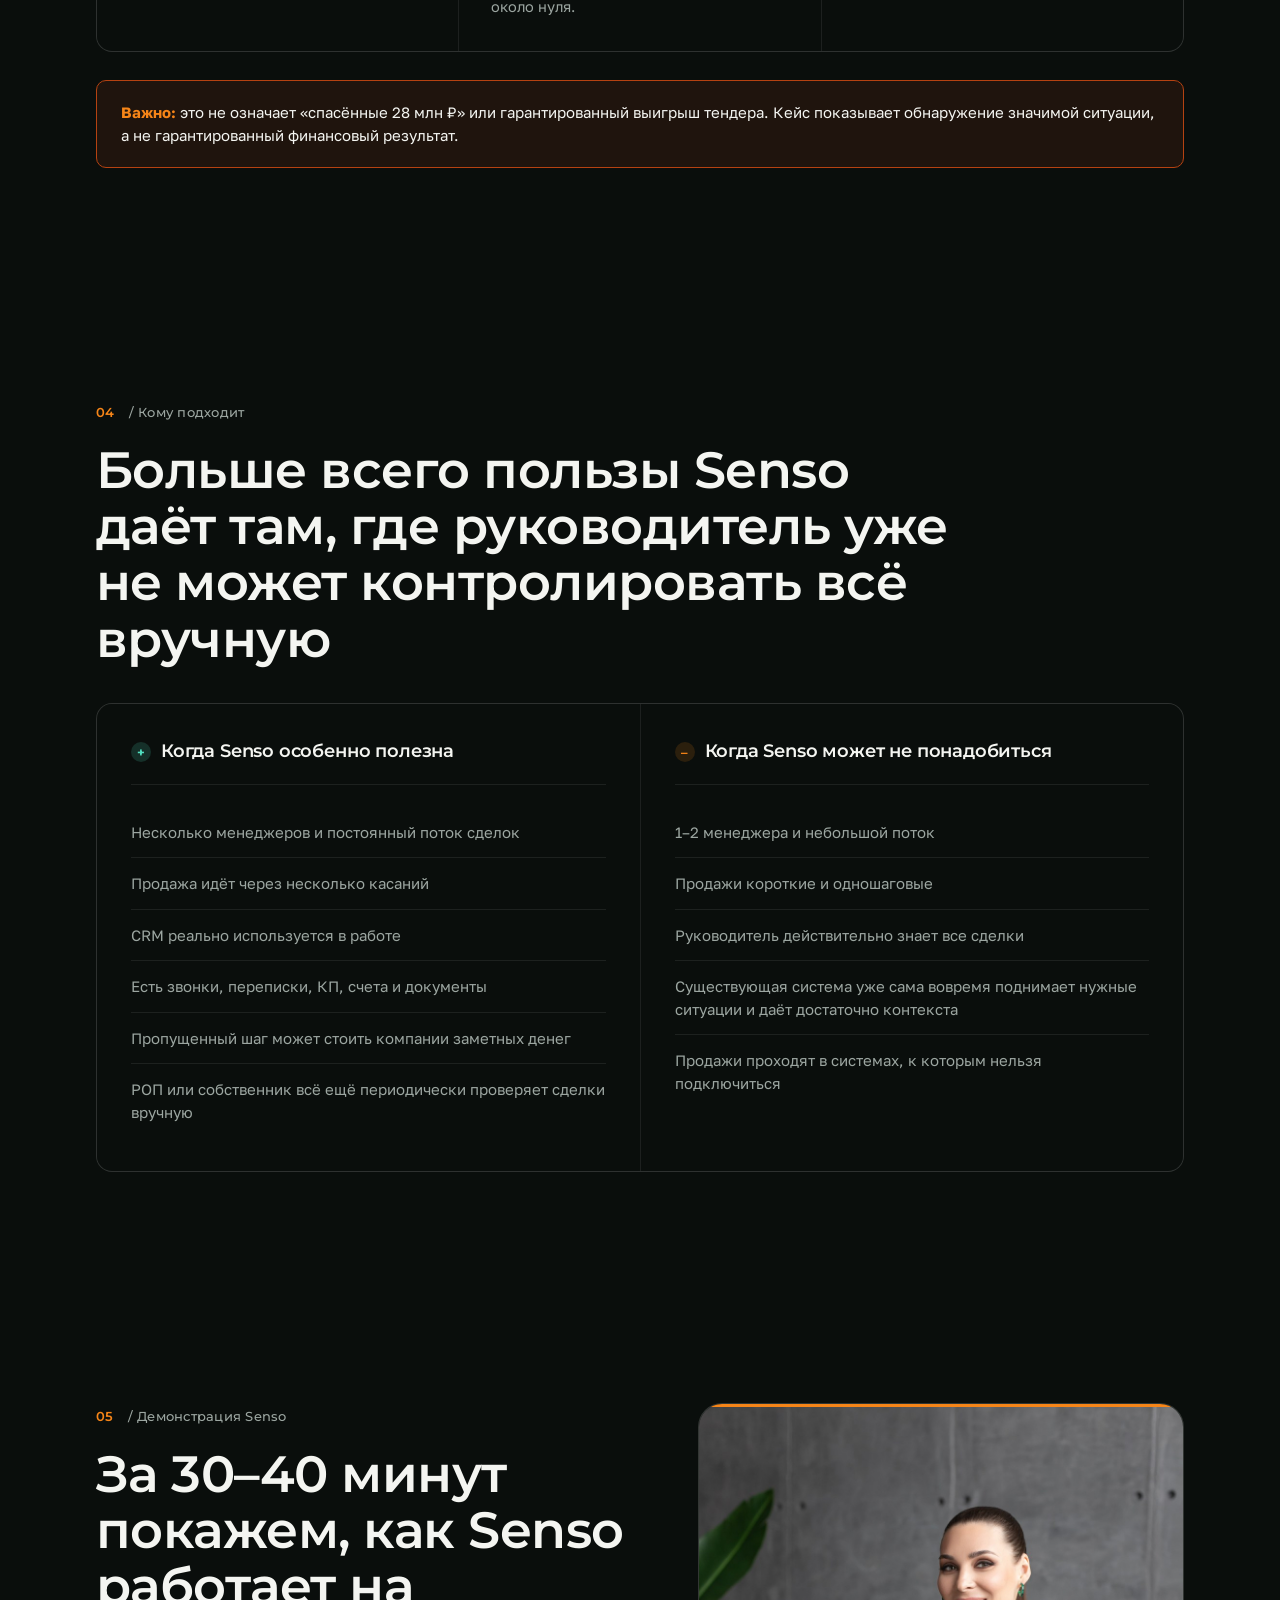
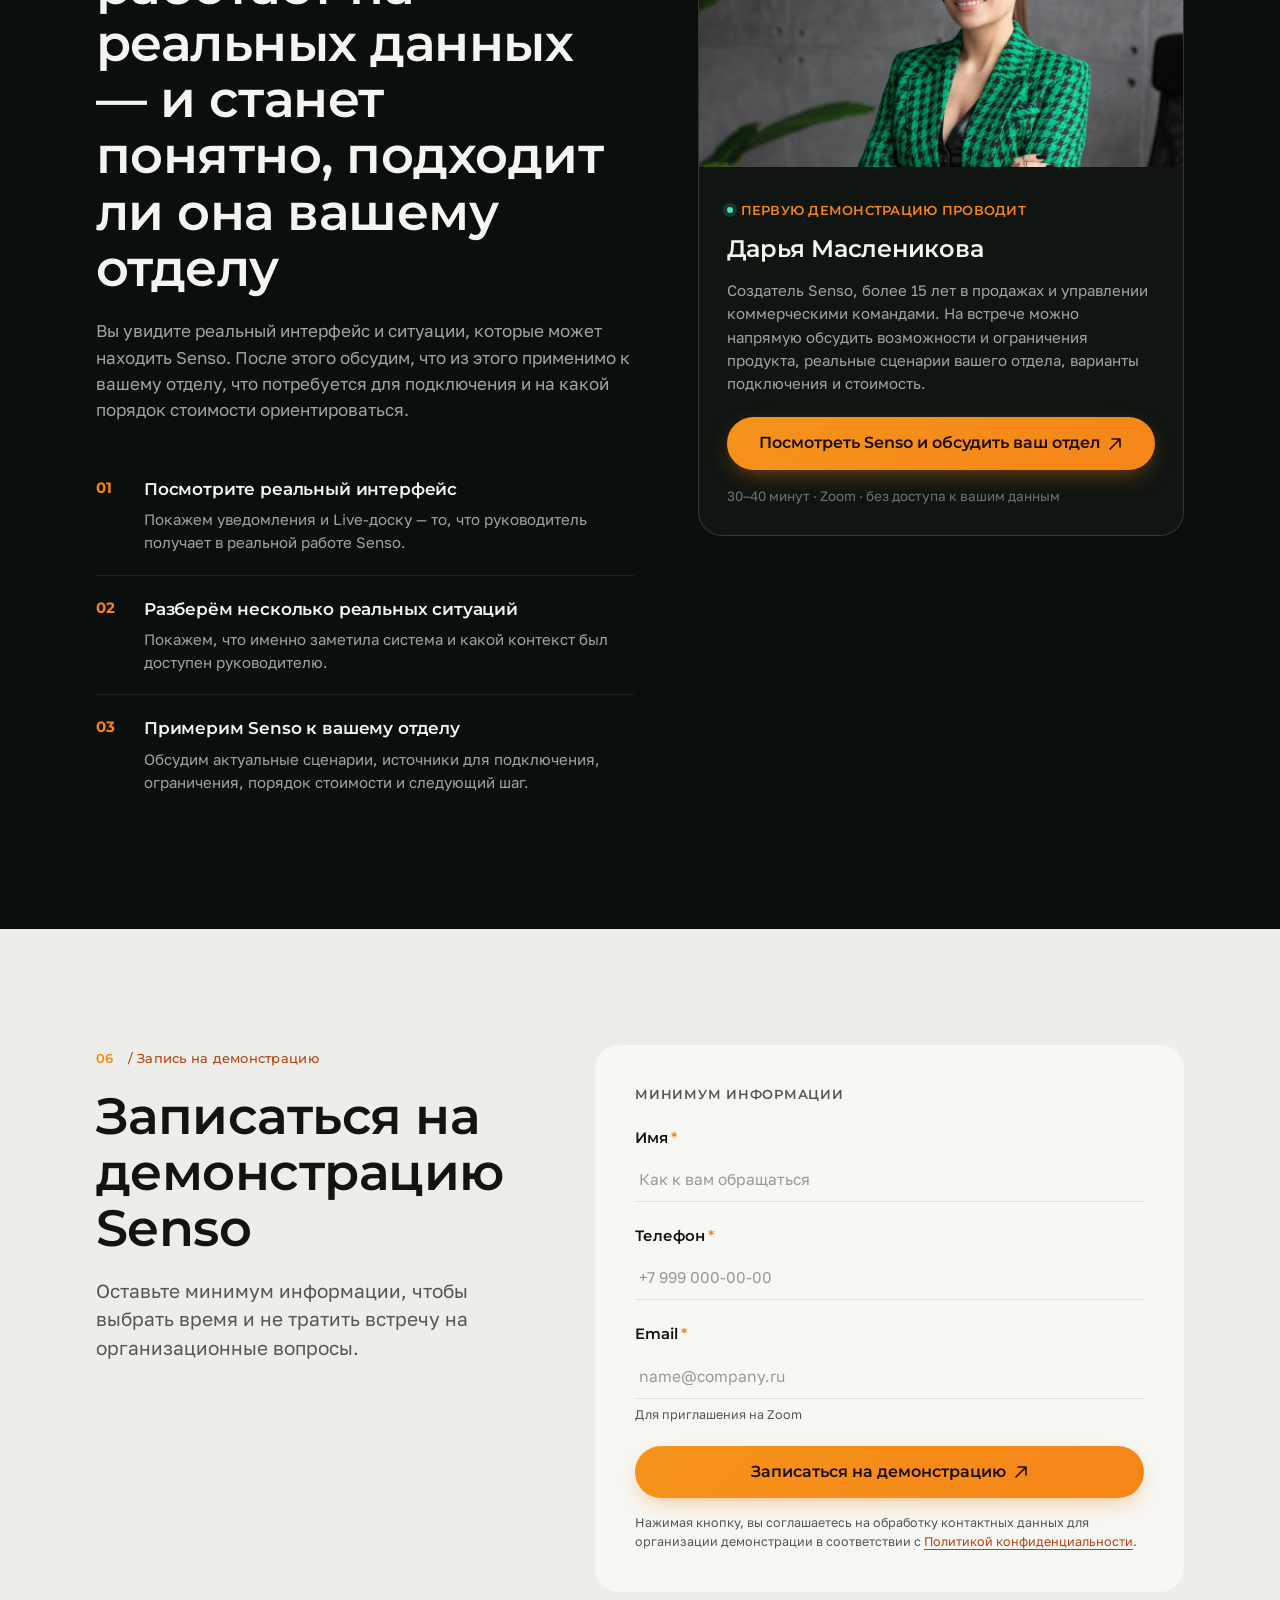
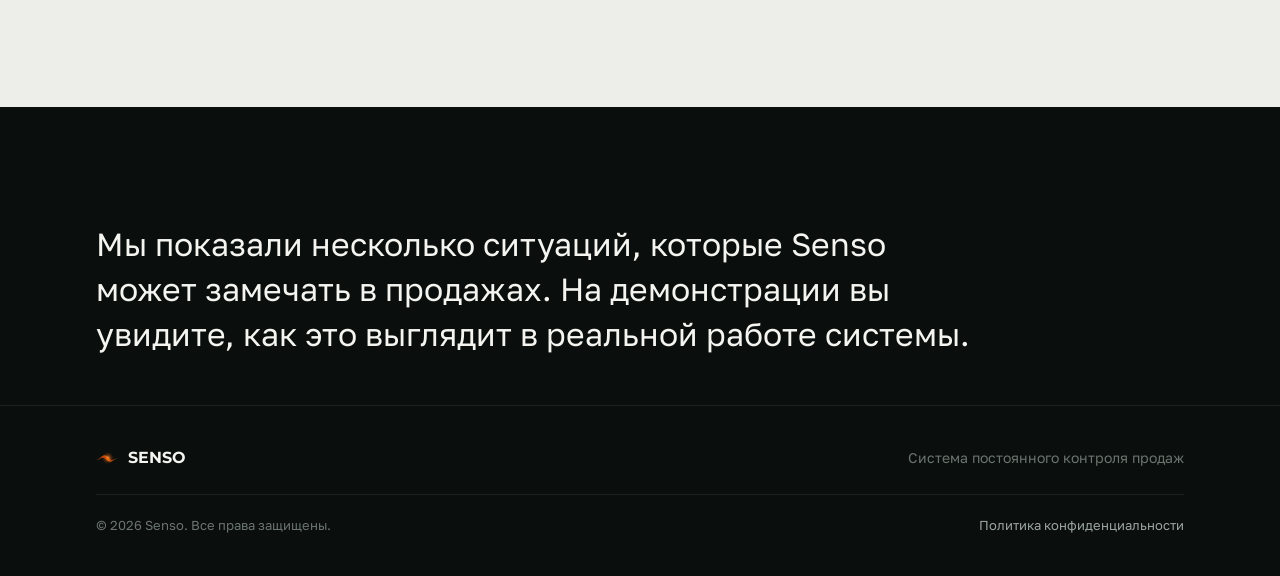
==== commit 00ff8a54: "Add files via upload" ====
--- a/index.html
+++ b/index.html
@@ -275,28 +275,6 @@
         <input id="f-email" name="email" type="email" placeholder="name@company.ru" required />
         <p class="field-hint">Для приглашения на Zoom</p>
       </div>
-      <div class="field field-row">
-        <div>
-          <label for="f-role">Роль<span class="opt">необязательно</span></label>
-          <select id="f-role" name="role">
-            <option value="">Выберите роль</option>
-            <option>Собственник</option>
-            <option>Руководитель отдела продаж</option>
-            <option>Коммерческий директор</option>
-            <option>Другое</option>
-          </select>
-        </div>
-        <div>
-          <label for="f-team">Менеджеров в отделе<span class="opt">необязательно</span></label>
-          <select id="f-team" name="team_size">
-            <option value="">Выберите диапазон</option>
-            <option>1–2</option>
-            <option>3–5</option>
-            <option>6–15</option>
-            <option>15+</option>
-          </select>
-        </div>
-      </div>
       <button class="btn btn--primary btn--block" type="submit">Записаться на демонстрацию <svg viewBox="0 0 14 14" fill="none"><path d="M2 12L12 2M12 2H4M12 2V10" stroke="currentColor" stroke-width="1.6" stroke-linecap="round" stroke-linejoin="round"/></svg></button>
       <p class="form-consent">Нажимая кнопку, вы соглашаетесь на обработку контактных данных для организации демонстрации в соответствии с <a href="/privacy/">Политикой конфиденциальности</a>.</p>
       <p class="form-status" data-form-status></p>
